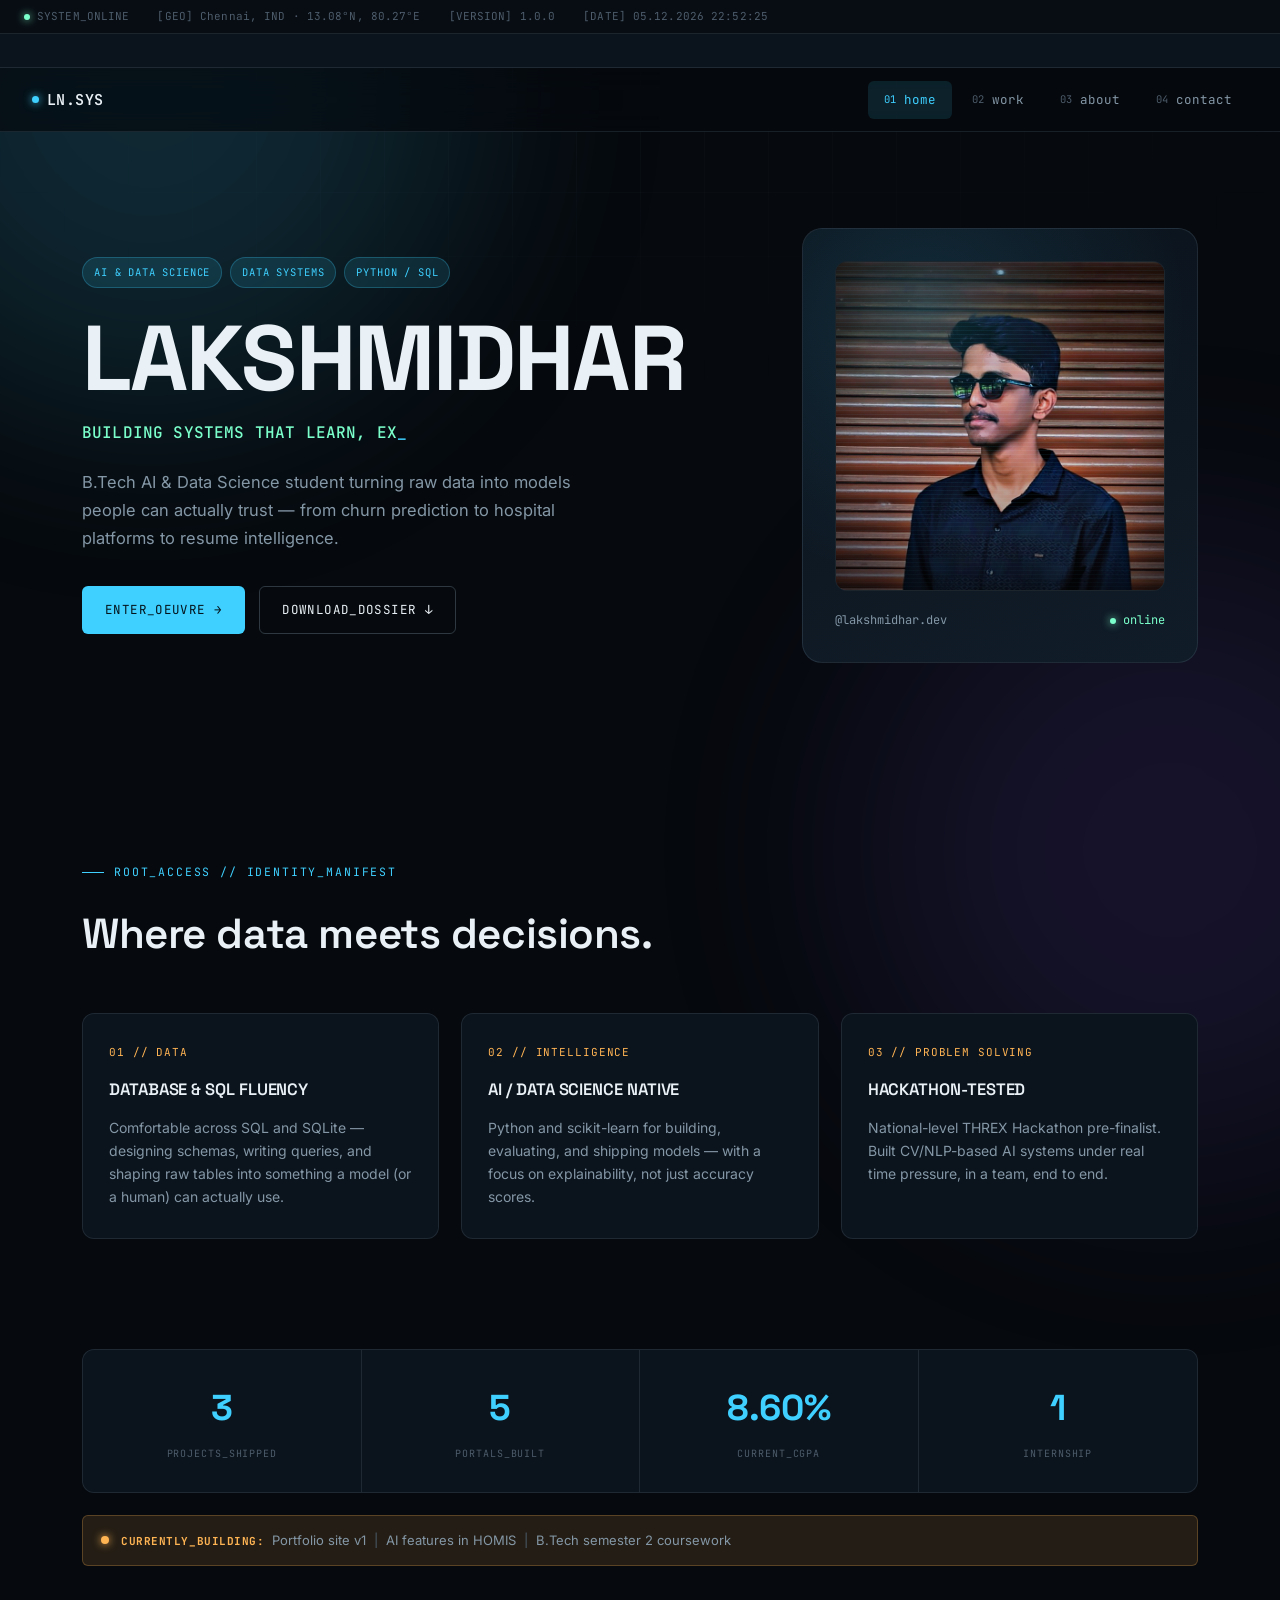
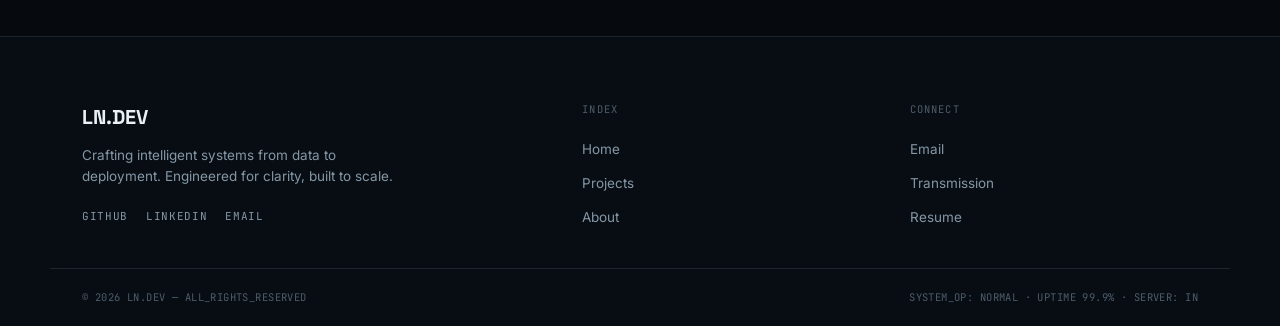
==== index.html @ 9d04340a "Updated Some words" ====
<!DOCTYPE html>
<html lang="en">
<head>
<meta charset="UTF-8" />
<meta name="viewport" content="width=device-width, initial-scale=1.0" />
<meta name="theme-color" content="#06090d" />
<meta name="color-scheme" content="dark" />
<title>LAKSHMIDHAR N</title>
<meta name="description" content="AI &amp; Data Science student building intelligent systems, data pipelines, and full-stack ML products." />
<link rel="icon" href="assets/favicon.ico" sizes="any" />
<link rel="icon" type="image/png" sizes="32x32" href="assets/favicon-32.png" />
<link rel="icon" type="image/png" sizes="16x16" href="assets/favicon-16.png" />
<link rel="icon" type="image/png" sizes="192x192" href="assets/favicon-192.png" />
<link rel="apple-touch-icon" sizes="180x180" href="assets/favicon-180.png" />
<link rel="preconnect" href="https://fonts.googleapis.com">
<link rel="preconnect" href="https://fonts.gstatic.com" crossorigin>
<link href="https://fonts.googleapis.com/css2?family=Space+Grotesk:wght@500;600;700&family=Inter:wght@400;500;600&family=JetBrains+Mono:wght@400;500;600&display=swap" rel="stylesheet">
<link rel="stylesheet" href="css/style.css">
</head>
<body>

<div id="progress"></div>

<!-- BOOT SEQUENCE -->
<div id="boot">
  <div class="boot-lines mono" id="bootLines"></div>
</div>

<div class="bg-grid"></div>
<div class="bg-blob blob-1"></div>
<div class="bg-blob blob-2"></div>

<!-- STATUS BAR -->
<div class="statusbar mono">
  <span><span class="dot"></span>SYSTEM_ONLINE</span>
  <span>[GEO] Chennai, IND · 13.08°N, 80.27°E</span>
  <span>[VERSION] 1.0.0</span>
  <span id="liveDate">[DATE] --.--.----</span>
</div>

<!-- TICKER -->
<div class="ticker-wrap" aria-hidden="true">
  <div class="ticker-track" id="tickerTrack">
    <span>TELECOM_CHURN_PREDICTION&nbsp;&nbsp;//&nbsp;&nbsp;</span>
    <span>HOMIS_HOSPITAL_SYSTEM&nbsp;&nbsp;//&nbsp;&nbsp;</span>
    <span>PERSONALITY_PREDICTION_AI&nbsp;&nbsp;//&nbsp;&nbsp;</span>
    <span>THREX_HACKATHON_PRE-FINALIST&nbsp;&nbsp;//&nbsp;&nbsp;</span>
    <span>SAVEETHA_ENGINEERING_COLLEGE&nbsp;&nbsp;//&nbsp;&nbsp;</span>
    <span>CGPA_8.60&nbsp;&nbsp;//&nbsp;&nbsp;</span>
    <span>TELECOM_CHURN_PREDICTION&nbsp;&nbsp;//&nbsp;&nbsp;</span>
    <span>HOMIS_HOSPITAL_SYSTEM&nbsp;&nbsp;//&nbsp;&nbsp;</span>
    <span>PERSONALITY_PREDICTION_AI&nbsp;&nbsp;//&nbsp;&nbsp;</span>
    <span>THREX_HACKATHON_PRE-FINALIST&nbsp;&nbsp;//&nbsp;&nbsp;</span>
    <span>SAVEETHA_ENGINEERING_COLLEGE&nbsp;&nbsp;//&nbsp;&nbsp;</span>
    <span>CGPA_8.60&nbsp;&nbsp;//&nbsp;&nbsp;</span>
  </div>
</div>

<!-- NAV -->
<nav>
  <a href="index.html" class="nav-logo"><span class="dot"></span>LN.SYS</a>
  <ul class="nav-links" id="navLinks">
    <li><a href="index.html"><span class="idx">01</span>home</a></li>
    <li><a href="work.html"><span class="idx">02</span>work</a></li>
    <li><a href="about.html"><span class="idx">03</span>about</a></li>
    <li><a href="contact.html"><span class="idx">04</span>contact</a></li>
  </ul>
  <button class="menu-btn" id="menuBtn" aria-label="Open menu" aria-controls="drawer" aria-expanded="false">☰</button>
</nav>
<div class="scrim" id="scrim"></div>
<div class="mobile-drawer" id="drawer">
  <a href="index.html">01 / home</a>
  <a href="work.html">02 / work</a>
  <a href="about.html">03 / about</a>
  <a href="contact.html">04 / contact</a>
</div>

<!-- HERO -->
<section class="hero" id="home">
  <div class="wrap hero-grid">
    <div>
      <div class="tagrow mono">
        <span class="tag">AI &amp; DATA SCIENCE</span>
        <span class="tag">DATA SYSTEMS</span>
        <span class="tag">PYTHON / SQL</span>
      </div>
      <h1 class="display">LAKSHMIDHAR</h1>
      <h2 id="typedTag" aria-label="BUILDING SYSTEMS THAT LEARN, EXPLAIN & DECIDE"></h2>
      <p class="lede">B.Tech AI &amp; Data Science student turning raw data into models people can actually trust — from churn prediction to hospital platforms to resume intelligence.</p>
      <div class="btn-row">
        <a href="work.html" class="btn btn-primary">ENTER_OEUVRE →</a>
        <a href="./Resume.pdf" class="btn btn-ghost" download>DOWNLOAD_DOSSIER ↓</a>
      </div>
    </div>
    <div class="avatar-card">
      <div class="avatar-mono"><img class="avatar-photo" src="assets/profile.jpg" alt="Portrait of Lakshmidhar N" /></div>
      <div class="avatar-meta">
        <span>@lakshmidhar.dev</span>
        <span class="status-pill"><span class="dot"></span>online</span>
      </div>
    </div>
  </div>
</section>

<!-- ROOT ACCESS / IDENTITY -->
<section id="identity">
  <div class="wrap reveal">
    <div class="eyebrow">ROOT_ACCESS // IDENTITY_MANIFEST</div>
    <h2 class="section-title">Where data meets decisions.</h2>
    <div class="manifest-grid">
      <div class="manifest-card">
        <div class="idx">01 // DATA</div>
        <h3>DATABASE &amp; SQL FLUENCY</h3>
        <p>Comfortable across SQL and SQLite — designing schemas, writing queries, and shaping raw tables into something a model (or a human) can actually use.</p>
      </div>
      <div class="manifest-card">
        <div class="idx">02 // INTELLIGENCE</div>
        <h3>AI / DATA SCIENCE NATIVE</h3>
        <p>Python and scikit-learn for building, evaluating, and shipping models — with a focus on explainability, not just accuracy scores.</p>
      </div>
      <div class="manifest-card">
        <div class="idx">03 // PROBLEM SOLVING</div>
        <h3>HACKATHON-TESTED</h3>
        <p>National-level THREX Hackathon pre-finalist. Built CV/NLP-based AI systems under real time pressure, in a team, end to end.</p>
      </div>
    </div>
  </div>
</section>

<!-- STATS + BUILDING STRIP -->
<section style="padding-top:0; padding-bottom:70px;">
  <div class="wrap reveal">
    <div class="stats-row">
      <div class="stat-box">
        <span class="stat-num" data-target="3">0</span>
        <span class="stat-label">PROJECTS_SHIPPED</span>
      </div>
      <div class="stat-box">
        <span class="stat-num" data-target="5">0</span>
        <span class="stat-label">PORTALS_BUILT</span>
      </div>
      <div class="stat-box">
        <span class="stat-num" data-suffix="%">8.60</span>
        <span class="stat-label">CURRENT_CGPA</span>
      </div>
      <div class="stat-box">
        <span class="stat-num" data-target="1">0</span>
        <span class="stat-label">INTERNSHIP</span>
      </div>
    </div>

    <div class="building-strip">
      <span class="dot" style="background:var(--amber); box-shadow:0 0 8px var(--amber); border-radius:50%; flex-shrink:0; display:inline-block; width:8px; height:8px; animation:pulse 1.8s ease-in-out infinite;"></span>
      <p><strong>CURRENTLY_BUILDING:</strong> &nbsp;Portfolio site v1 &nbsp;<span class="blink">|</span>&nbsp; AI features in HOMIS &nbsp;<span class="blink">|</span>&nbsp; B.Tech semester 2 coursework</p>
    </div>
  </div>
</section>

<!-- FOOTER -->
<footer>
  <div class="footer-top">
    <div class="footer-brand">
      <h3 class="display">LN.DEV</h3>
      <p>Crafting intelligent systems from data to deployment. Engineered for clarity, built to scale.</p>
      <div class="social-row mono">
        <a href="https://github.com/lakshmidharn2007-code" target="_blank" rel="noopener">GITHUB</a>
        <a href="https://www.linkedin.com/in/lakshmidharn-231107u/" target="_blank" rel="noopener">LINKEDIN</a>
        <a href="mailto:lakshmidhar2007@gmail.com">EMAIL</a>
      </div>
    </div>
    <div class="footer-col">
      <span class="glabel">INDEX</span>
      <a href="index.html">Home</a>
      <a href="work.html">Projects</a>
      <a href="about.html">About</a>
    </div>
    <div class="footer-col">
      <span class="glabel">CONNECT</span>
      <a href="mailto:lakshmidhar2007@gmail.com">Email</a>
      <a href="contact.html">Transmission</a>
      <a href="./Resume.pdf" download>Resume</a>
    </div>
  </div>
  <div class="sys-strip">
    <span id="copyYear">© 2026 LN.DEV — ALL_RIGHTS_RESERVED</span>
    <span>SYSTEM_OP: NORMAL · UPTIME 99.9% · SERVER: IN</span>
  </div>
</footer>

<button id="toTop" aria-label="Back to top">↑</button>

<script src="js/main.js"></script>
</body>
</html>
---- css/style.css ----
/* ==========================================================================
   LN.SYS — Design System
   Palette:  #06090d bg · #0b1119 surface · #3fd0ff accent(cyan) · #ffb454 amber
   Type:     Space Grotesk (display) · Inter (body) · JetBrains Mono (data)
   ========================================================================== */

:root{
  --bg:        #06090d;
  --bg-alt:    #080d13;
  --surface:   #0b131c;
  --surface-2: #101c28;
  --border:    rgba(148,178,199,.14);
  --border-strong: rgba(148,178,199,.28);

  --text:      #e9f1f6;
  --text-dim:  #8497a6;
  --text-faint:#4d5c6b;

  --accent:    #3fd0ff;
  --accent-2:  #7bffcb;
  --accent-dim: rgba(63,208,255,.12);
  --amber:     #ffb454;
  --amber-dim: rgba(255,180,84,.12);

  --radius-sm: 6px;
  --radius:    12px;
  --radius-lg: 20px;

  --display: 'Space Grotesk', 'Inter', sans-serif;
  --body:    'Inter', -apple-system, BlinkMacSystemFont, sans-serif;
  --mono:    'JetBrains Mono', 'SF Mono', Consolas, monospace;

  --ease: cubic-bezier(.22,.68,0,1);
  --nav-h: 64px;
  --statusbar-h: 34px;
  --ticker-h: 34px;
}

/* ---------------------------------- reset -------------------------------- */
*, *::before, *::after{ box-sizing: border-box; }
html{ scroll-behavior: smooth; }
body{
  margin:0;
  background: var(--bg);
  color: var(--text);
  font-family: var(--body);
  font-size: 15px;
  line-height: 1.6;
  -webkit-font-smoothing: antialiased;
  overflow-x: hidden;
}
h1,h2,h3,h4,p,ul,figure{ margin:0; }
ul{ padding:0; list-style:none; }
a{ color: inherit; text-decoration: none; }
img{ max-width:100%; display:block; }
button{ font: inherit; color: inherit; background:none; border:none; cursor:pointer; }
input, textarea{ font: inherit; color: inherit; }

::selection{ background: var(--accent); color: #04141c; }

:focus-visible{
  outline: 2px solid var(--accent);
  outline-offset: 3px;
  border-radius: 3px;
}

.mono{ font-family: var(--mono); letter-spacing: .01em; }
.display{ font-family: var(--display); }

/* scrollbar */
::-webkit-scrollbar{ width:10px; height:10px; }
::-webkit-scrollbar-track{ background: var(--bg); }
::-webkit-scrollbar-thumb{ background: var(--surface-2); border-radius: 10px; border: 2px solid var(--bg); }
::-webkit-scrollbar-thumb:hover{ background: var(--border-strong); }

/* ---------------------------------- layout ------------------------------- */
.wrap{ max-width: 1180px; margin: 0 auto; padding: 0 32px; }
section{ padding: 110px 0; position: relative; }

.eyebrow{
  font-family: var(--mono);
  font-size: 11.5px;
  letter-spacing: .16em;
  color: var(--accent);
  text-transform: uppercase;
  display: flex;
  align-items: center;
  gap: 10px;
  margin-bottom: 18px;
}
.eyebrow::before{
  content:"";
  width: 22px; height: 1px;
  background: var(--accent);
  display:inline-block;
}

.section-title{
  font-family: var(--display);
  font-weight: 600;
  font-size: clamp(28px, 4vw, 42px);
  letter-spacing: -.01em;
  color: var(--text);
  max-width: 680px;
  margin-bottom: 46px;
}

.mono-tag{
  display:block;
  font-size: 11px;
  color: var(--text-faint);
  letter-spacing: .1em;
  margin-bottom: 6px;
}

.sub-title{ font-family: var(--display); font-size: 19px; font-weight: 600; margin-bottom: 22px; }

/* ------------------------------ background fx ---------------------------- */
.bg-grid{
  position: fixed; inset:0;
  background-image:
    linear-gradient(var(--border) 1px, transparent 1px),
    linear-gradient(90deg, var(--border) 1px, transparent 1px);
  background-size: 64px 64px;
  mask-image: radial-gradient(ellipse 80% 60% at 50% 0%, #000 10%, transparent 75%);
  opacity: .35;
  pointer-events:none;
  z-index: 0;
}
.bg-blob{
  position: fixed;
  width: 620px; height: 620px;
  border-radius: 50%;
  filter: blur(120px);
  opacity: .16;
  pointer-events:none;
  z-index: 0;
}
.blob-1{ background: var(--accent); top: -220px; left: -160px; }
.blob-2{ background: #8a5cff; bottom: -260px; right: -200px; opacity: .12; }

/* ------------------------------- boot screen ----------------------------- */
#boot{
  position: fixed; inset:0;
  background: var(--bg);
  z-index: 9999;
  display:flex;
  align-items:center;
  justify-content:center;
  padding: 24px;
  transition: opacity .5s var(--ease), visibility .5s var(--ease);
}
#boot.done{ opacity:0; visibility:hidden; }
.boot-lines{
  width: 100%;
  max-width: 520px;
  font-size: 13px;
  line-height: 1.9;
  color: var(--accent-2);
}
.boot-lines .bl{
  opacity:0;
  color: var(--text-dim);
  white-space: pre-wrap;
}
.boot-lines .bl.show{ opacity:1; }
.boot-lines .bl b{ color: var(--accent); font-weight: 500; }
.boot-lines .bl .ok{ color: var(--accent-2); }
.boot-cursor{
  display:inline-block; width:7px; height:14px;
  background: var(--accent);
  vertical-align: -2px;
  animation: blink 1s steps(1) infinite;
}
@keyframes blink{ 50%{ opacity:0; } }

/* scroll progress */
#progress{
  position: fixed; top:0; left:0; height: 2px;
  width: 0%;
  background: linear-gradient(90deg, var(--accent), var(--accent-2));
  z-index: 9000;
  transition: width .08s linear;
}

/* -------------------------------- status bar ----------------------------- */
.statusbar{
  position: sticky; top:0; z-index: 500;
  height: var(--statusbar-h);
  display:flex; align-items:center; gap: 28px;
  padding: 0 24px;
  background: var(--bg-alt);
  border-bottom: 1px solid var(--border);
  font-size: 11px;
  color: var(--text-faint);
  overflow-x: auto;
  white-space: nowrap;
}
.statusbar .dot{
  width:6px; height:6px; border-radius:50%;
  background: var(--accent-2);
  display:inline-block; margin-right:7px;
  box-shadow: 0 0 8px var(--accent-2);
  animation: pulse 1.8s ease-in-out infinite;
}
@keyframes pulse{
  0%,100%{ transform: scale(1); opacity:1; }
  50%{ transform: scale(1.5); opacity:.55; }
}

/* --------------------------------- ticker -------------------------------- */
.ticker-wrap{
  position: sticky; top: var(--statusbar-h); z-index: 490;
  height: var(--ticker-h);
  overflow: hidden;
  background: var(--surface);
  border-bottom: 1px solid var(--border);
  display:flex; align-items:center;
}
.ticker-track{
  display:inline-flex;
  white-space: nowrap;
  font-family: var(--mono);
  font-size: 11px;
  color: var(--text-faint);
  letter-spacing: .04em;
  animation: ticker 26s linear infinite;
  padding-left: 100%;
}
.ticker-track span{ color: var(--text-dim); }
@keyframes ticker{
  to{ transform: translateX(-50%); }
}

/* ----------------------------------- nav --------------------------------- */
nav{
  position: sticky;
  top: calc(var(--statusbar-h) + var(--ticker-h));
  z-index: 480;
  height: var(--nav-h);
  display:flex; align-items:center; justify-content:space-between;
  padding: 0 32px;
  background: rgba(6,9,13,.72);
  backdrop-filter: blur(14px) saturate(140%);
  border-bottom: 1px solid var(--border);
}
.nav-logo{
  font-family: var(--mono);
  font-weight: 600;
  font-size: 15px;
  letter-spacing: .03em;
  display:flex; align-items:center; gap:8px;
}
.nav-logo .dot{
  width:7px; height:7px; border-radius:50%;
  background: var(--accent);
  box-shadow: 0 0 8px var(--accent);
}
.nav-links{ display:flex; align-items:center; gap: 4px; }
.nav-links a{
  display:flex; align-items:center; gap:8px;
  font-family: var(--mono);
  font-size: 12.5px;
  color: var(--text-dim);
  padding: 9px 16px;
  border-radius: var(--radius-sm);
  transition: color .18s, background .18s;
}
.nav-links a .idx{ color: var(--text-faint); font-size: 10.5px; }
.nav-links a:hover{ color: var(--text); background: var(--surface-2); }
.nav-links a.active{ color: var(--accent); background: var(--accent-dim); }
.nav-links a.active .idx{ color: var(--accent); }

.menu-btn{ display:none; font-size: 20px; color: var(--text); }

.scrim{
  position: fixed; inset:0; background: rgba(2,4,7,.6);
  backdrop-filter: blur(2px);
  opacity:0; visibility:hidden;
  transition: opacity .25s var(--ease), visibility .25s var(--ease);
  z-index: 700;
}
.scrim.open{ opacity:1; visibility:visible; }

.mobile-drawer{
  position: fixed; top:0; right:0; height: 100%;
  width: min(78vw, 320px);
  background: var(--surface);
  border-left: 1px solid var(--border);
  z-index: 800;
  padding: 90px 28px 28px;
  display:flex; flex-direction:column; gap: 6px;
  transform: translateX(100%);
  transition: transform .35s var(--ease);
}
.mobile-drawer.open{ transform: translateX(0); }
.mobile-drawer a{
  font-family: var(--mono);
  font-size: 15px;
  color: var(--text-dim);
  padding: 14px 4px;
  border-bottom: 1px solid var(--border);
}
.mobile-drawer a:hover{ color: var(--accent); }

/* ---------------------------------- buttons ------------------------------ */
.btn{
  display:inline-flex; align-items:center; gap:8px;
  font-family: var(--mono);
  font-size: 12.5px;
  letter-spacing: .03em;
  padding: 13px 22px;
  border-radius: var(--radius-sm);
  border: 1px solid transparent;
  transition: transform .18s var(--ease), background .18s, border-color .18s, box-shadow .18s;
}
.btn:hover{ transform: translateY(-2px); }
.btn:active{ transform: translateY(0); }
.btn-primary{
  background: var(--accent);
  color: #04141c;
  box-shadow: 0 0 0 0 rgba(63,208,255,.5);
}
.btn-primary:hover{ box-shadow: 0 8px 24px -8px rgba(63,208,255,.55); }
.btn-ghost{
  background: transparent;
  color: var(--text);
  border-color: var(--border-strong);
}
.btn-ghost:hover{ border-color: var(--accent); color: var(--accent); background: var(--accent-dim); }
.btn-row{ display:flex; gap:14px; flex-wrap:wrap; margin-top: 34px; }

/* ---------------------------------- hero --------------------------------- */
.hero{ padding-top: 96px; padding-bottom: 90px; }
.hero-grid{
  display:grid;
  grid-template-columns: 1.25fr .75fr;
  gap: 60px;
  align-items:center;
  position: relative; z-index:1;
}
.tagrow{ display:flex; gap:8px; margin-bottom: 26px; flex-wrap:wrap; }
.tag{
  font-size: 10.5px;
  letter-spacing: .08em;
  color: var(--accent);
  background: var(--accent-dim);
  border: 1px solid rgba(63,208,255,.25);
  padding: 6px 11px;
  border-radius: 100px;
}
.hero h1.display{
  font-size: clamp(48px, 7.5vw, 92px);
  font-weight: 700;
  line-height: .96;
  letter-spacing: -.02em;
  color: var(--text);
}
.hero h2{
  font-family: var(--mono);
  font-size: clamp(13px, 1.6vw, 16px);
  color: var(--accent-2);
  font-weight: 500;
  margin-top: 18px;
  min-height: 1.4em;
  letter-spacing: .01em;
}
.hero h2 .cursor{ animation: blink 1s steps(1) infinite; color: var(--accent); }
.lede{
  margin-top: 22px;
  max-width: 520px;
  font-size: 16.5px;
  line-height: 1.7;
  color: var(--text-dim);
}

.avatar-card{
  background: linear-gradient(165deg, var(--surface) 0%, var(--surface-2) 100%);
  border: 1px solid var(--border);
  border-radius: var(--radius-lg);
  padding: 32px;
  position: relative;
  overflow: hidden;
}
.avatar-card::before{
  content:"";
  position:absolute; inset:0;
  background: radial-gradient(circle at 30% 20%, rgba(63,208,255,.12), transparent 60%);
}
.avatar-mono{
  aspect-ratio: 1/1;
  border-radius: var(--radius);
  background: var(--bg-alt);
  border: 1px solid var(--border);
  display:flex; align-items:center; justify-content:center;
  position: relative;
  overflow:hidden;
}
.avatar-photo{
  width:100%; height:100%;
  object-fit: cover;
  object-position: center 30%;
  display:block;
  position: relative;
  z-index: 0;
  filter: saturate(1.05) contrast(1.04);
}
.avatar-mono::before{
  content:"";
  position:absolute; inset:0;
  z-index: 1;
  pointer-events:none;
  background-image: repeating-linear-gradient(0deg, transparent, transparent 3px, rgba(63,208,255,.07) 3px, rgba(63,208,255,.07) 4px);
  mix-blend-mode: screen;
}
.avatar-mono::after{
  content:"";
  position:absolute; inset:0;
  z-index: 1;
  pointer-events:none;
  background:
    radial-gradient(circle at 28% 12%, rgba(63,208,255,.22), transparent 45%),
    linear-gradient(180deg, rgba(6,9,13,0) 55%, rgba(6,9,13,.55) 100%);
  box-shadow: inset 0 0 50px rgba(0,0,0,.5);
}
.avatar-meta{
  display:flex; align-items:center; justify-content:space-between;
  margin-top: 20px;
  font-family: var(--mono);
  font-size: 12px;
  color: var(--text-dim);
  position: relative; z-index:1;
}
.status-pill{
  display:flex; align-items:center; gap:7px;
  color: var(--accent-2);
}
.status-pill .dot{
  width:6px; height:6px; border-radius:50%; background: var(--accent-2);
  box-shadow: 0 0 8px var(--accent-2);
  animation: pulse 1.8s ease-in-out infinite;
}

/* ------------------------------ identity grid ---------------------------- */
.manifest-grid{
  display:grid;
  grid-template-columns: repeat(3, 1fr);
  gap: 22px;
}
.manifest-card{
  background: var(--surface);
  border: 1px solid var(--border);
  border-radius: var(--radius);
  padding: 30px 26px;
  transition: border-color .2s, transform .2s var(--ease);
}
.manifest-card:hover{ border-color: var(--border-strong); transform: translateY(-4px); }
.manifest-card .idx{
  font-family: var(--mono);
  font-size: 11px;
  color: var(--amber);
  letter-spacing: .08em;
  margin-bottom: 16px;
}
.manifest-card h3{
  font-family: var(--display);
  font-size: 16.5px;
  font-weight: 600;
  margin-bottom: 12px;
  letter-spacing: -.005em;
}
.manifest-card p{ color: var(--text-dim); font-size: 14px; line-height: 1.65; }

/* --------------------------------- stats --------------------------------- */
.stats-row{
  display:grid;
  grid-template-columns: repeat(4, 1fr);
  border: 1px solid var(--border);
  border-radius: var(--radius);
  overflow:hidden;
  background: var(--surface);
}
.stat-box{
  padding: 30px 20px;
  text-align:center;
  border-right: 1px solid var(--border);
}
.stat-box:last-child{ border-right:none; }
.stat-num{
  display:block;
  font-family: var(--display);
  font-weight: 700;
  font-size: 36px;
  color: var(--accent);
  letter-spacing: -.01em;
}
.stat-label{
  display:block;
  margin-top: 8px;
  font-family: var(--mono);
  font-size: 10px;
  letter-spacing: .09em;
  color: var(--text-faint);
}

.building-strip{
  margin-top: 22px;
  display:flex; align-items:center; gap: 12px;
  background: var(--amber-dim);
  border: 1px solid rgba(255,180,84,.25);
  border-radius: var(--radius-sm);
  padding: 14px 18px;
  font-size: 13px;
  color: var(--text-dim);
}
.building-strip strong{ color: var(--amber); font-family: var(--mono); font-size: 11px; letter-spacing: .05em; }
.blink{ animation: blink 1.2s steps(1) infinite; color: var(--text-faint); }

/* -------------------------------- about page ----------------------------- */
.about-lede{ max-width: 720px; font-size: 16.5px; color: var(--text-dim); line-height: 1.75; margin-bottom: 60px; }
.about-grid{
  display:grid;
  grid-template-columns: 1fr 1fr;
  gap: 60px;
  margin-bottom: 70px;
}
.timeline{ position: relative; padding-left: 26px; }
.timeline::before{
  content:"";
  position:absolute; left:5px; top:6px; bottom:6px;
  width:1px;
  background: var(--border-strong);
}
.t-item{ position: relative; padding-bottom: 34px; }
.t-item:last-child{ padding-bottom:0; }
.t-item::before{
  content:"";
  position:absolute; left:-26px; top:5px;
  width:9px; height:9px; border-radius:50%;
  background: var(--bg);
  border: 2px solid var(--accent);
}
.t-date{ font-family: var(--mono); font-size: 11px; color: var(--accent); letter-spacing: .05em; margin-bottom: 6px; }
.t-item h4{ font-family: var(--display); font-size: 16px; font-weight: 600; margin-bottom: 4px; }
.t-sub{ font-size: 13px; color: var(--text-dim); margin-bottom: 10px; }
.t-item ul{ margin-top: 8px; }
.t-item li{
  position: relative;
  padding-left: 16px;
  font-size: 13.5px;
  color: var(--text-dim);
  line-height: 1.65;
  margin-bottom: 6px;
}
.t-item li::before{ content:"›"; position:absolute; left:0; color: var(--accent); }
.t-item p{ font-size: 13.5px; color: var(--text-dim); }
.cgpa{ font-family: var(--mono); font-size: 12.5px; color: var(--accent-2); }

.skills-wrap{ margin-bottom: 56px; }
.skill-group{ margin-bottom: 22px; }
.glabel{
  display:block;
  font-family: var(--mono);
  font-size: 10.5px;
  letter-spacing: .1em;
  color: var(--text-faint);
  margin-bottom: 10px;
}
.chip-row{ display:flex; flex-wrap:wrap; gap: 8px; }
.chip{
  font-family: var(--mono);
  font-size: 11.5px;
  color: var(--text-dim);
  background: var(--surface);
  border: 1px solid var(--border);
  padding: 7px 12px;
  border-radius: 100px;
  transition: border-color .18s, color .18s;
}
.chip:hover{ border-color: var(--accent); color: var(--accent); }

.skillbar-group{ display:flex; flex-direction:column; gap: 18px; justify-content:center; }
.skillbar-item{ }
.skillbar-label{
  display:flex; justify-content:space-between;
  font-family: var(--mono);
  font-size: 12px;
  color: var(--text-dim);
  margin-bottom: 8px;
}
.skillbar-label span:last-child{ color: var(--accent); }
.skillbar-track{
  height: 5px;
  background: var(--surface-2);
  border-radius: 100px;
  overflow:hidden;
}
.skillbar-fill{
  height:100%;
  width:0%;
  border-radius: 100px;
  background: linear-gradient(90deg, var(--accent), var(--accent-2));
  transition: width 1.1s var(--ease);
}

.ach-card{
  display:flex; gap: 20px; align-items:flex-start;
  background: var(--surface);
  border: 1px solid var(--border);
  border-left: 3px solid var(--amber);
  border-radius: var(--radius);
  padding: 26px;
}
.ach-badge{
  flex-shrink:0;
  font-size: 10px;
  letter-spacing: .1em;
  color: var(--amber);
  background: var(--amber-dim);
  border: 1px solid rgba(255,180,84,.3);
  padding: 6px 10px;
  border-radius: var(--radius-sm);
  margin-top: 2px;
}
.ach-card h4{ font-family: var(--display); font-size: 15.5px; font-weight: 600; margin-bottom: 6px; }
.ach-card p{ font-size: 13.5px; color: var(--text-dim); line-height: 1.65; }

/* -------------------------------- work page ------------------------------ */
.project-list{ display:flex; flex-direction:column; gap: 1px; background: var(--border); border: 1px solid var(--border); border-radius: var(--radius); overflow:hidden; }
.project-row{
  display:grid;
  grid-template-columns: 90px 1fr auto;
  gap: 28px;
  align-items:center;
  background: var(--surface);
  padding: 30px 28px;
  transition: background .2s;
}
.project-row:hover{ background: var(--surface-2); }
.proj-id{ font-size: 11px; color: var(--text-faint); letter-spacing: .05em; }
.proj-main h3{
  font-family: var(--display);
  font-size: 19px;
  font-weight: 600;
  display:flex; align-items:center; gap:12px;
  margin-bottom: 10px;
}
.proj-main .year{
  font-family: var(--mono);
  font-size: 11px;
  color: var(--accent);
  background: var(--accent-dim);
  padding: 4px 8px;
  border-radius: 5px;
  font-weight: 500;
}
.proj-main p{ color: var(--text-dim); font-size: 13.5px; line-height: 1.65; max-width: 640px; }
.proj-tags{ display:flex; flex-wrap:wrap; gap: 7px; margin-top: 16px; }
.proj-tags span{
  font-size: 10.5px;
  letter-spacing: .04em;
  color: var(--text-faint);
  border: 1px solid var(--border);
  padding: 4px 9px;
  border-radius: 5px;
}
.proj-links{ display:flex; flex-direction:column; gap: 10px; align-items:flex-end; text-align:right; }
.proj-links a{
  font-family: var(--mono);
  font-size: 12px;
  color: var(--text-dim);
  transition: color .18s;
  white-space: nowrap;
}
.proj-links a:hover{ color: var(--accent); }

/* project modal */
.modal-backdrop{
  position: fixed; inset:0;
  background: rgba(2,4,7,.72);
  backdrop-filter: blur(6px);
  display:flex; align-items:center; justify-content:center;
  padding: 24px;
  z-index: 950;
  opacity:0; visibility:hidden;
  transition: opacity .25s var(--ease), visibility .25s var(--ease);
}
.modal-backdrop.open{ opacity:1; visibility:visible; }
.modal-box{
  position: relative;
  max-width: 640px; width:100%;
  max-height: 84vh;
  overflow-y:auto;
  background: var(--surface);
  border: 1px solid var(--border-strong);
  border-radius: var(--radius-lg);
  padding: 42px;
  transform: translateY(16px) scale(.98);
  transition: transform .3s var(--ease);
}
.modal-backdrop.open .modal-box{ transform: translateY(0) scale(1); }
.modal-close{
  position: absolute; top: 20px; right: 20px;
  width: 34px; height:34px;
  display:flex; align-items:center; justify-content:center;
  border: 1px solid var(--border);
  border-radius: 50%;
  color: var(--text-dim);
  font-size: 14px;
  transition: color .18s, border-color .18s, transform .18s;
}
.modal-close:hover{ color: var(--accent); border-color: var(--accent); transform: rotate(90deg); }
.modal-box h2{ font-family: var(--display); font-size: 24px; font-weight: 600; max-width: 480px; margin-bottom: 10px; }
.m-year{ display:block; font-size: 11px; color: var(--accent); letter-spacing: .05em; margin-bottom: 20px; }
.m-desc{ font-size: 14px; color: var(--text-dim); line-height: 1.7; margin-bottom: 22px; }
.m-highlights{ margin-bottom: 24px; }
.m-highlights li{
  position: relative; padding-left: 18px;
  font-size: 13.5px; color: var(--text-dim); line-height: 1.65;
  margin-bottom: 9px;
}
.m-highlights li::before{ content:"▸"; position:absolute; left:0; color: var(--accent-2); font-size: 11px; top:2px; }
.m-highlights code{
  font-family: var(--mono); font-size: 12px;
  background: var(--bg-alt); border: 1px solid var(--border);
  padding: 1px 6px; border-radius: 4px; color: var(--accent-2);
}
.m-links{ display:flex; gap: 12px; flex-wrap:wrap; }

/* ------------------------------ certificates ------------------------------ */
.cert-head-row{
  display:flex;
  align-items:flex-end;
  justify-content:space-between;
  gap: 20px;
  margin-bottom: 10px;
}
.cert-nav{ display:flex; gap: 8px; flex-shrink:0; }
.cert-nav-btn{
  width: 38px; height: 38px;
  display:flex; align-items:center; justify-content:center;
  border: 1px solid var(--border-strong);
  border-radius: 50%;
  color: var(--text-dim);
  font-size: 18px;
  line-height:1;
  transition: border-color .18s, color .18s, background .18s;
}
.cert-nav-btn:hover{ border-color: var(--accent); color: var(--accent); background: var(--accent-dim); }
.cert-nav-btn:disabled{ opacity:.3; pointer-events:none; }

.cert-scroll{ position: relative; }
.cert-grid{
  display:flex;
  gap: 16px;
  overflow-x: auto;
  scroll-snap-type: x proximity;
  scroll-behavior: smooth;
  padding-bottom: 14px;
  margin-bottom: -14px;
  -webkit-overflow-scrolling: touch;
  scrollbar-width: thin;
  scrollbar-color: var(--border-strong) transparent;
}
.cert-grid::-webkit-scrollbar{ height: 6px; }
.cert-grid::-webkit-scrollbar-track{ background: transparent; }
.cert-grid::-webkit-scrollbar-thumb{ background: var(--border-strong); border-radius: 10px; }
.cert-grid::-webkit-scrollbar-thumb:hover{ background: var(--accent); }

.cert-fade{
  position:absolute; top:0; bottom:14px; width: 56px;
  pointer-events:none;
  z-index: 2;
  opacity: 0;
  transition: opacity .25s var(--ease);
}
.cert-fade-l{ left:0; background: linear-gradient(90deg, var(--bg) 0%, transparent 100%); }
.cert-fade-r{ right:0; background: linear-gradient(270deg, var(--bg) 0%, transparent 100%); }
.cert-fade.show{ opacity: 1; }

.cert-card{
  display:flex;
  flex-direction:column;
  flex: 0 0 250px;
  width: 250px;
  margin: 0;
  padding: 0;
  text-align:left;
  background: var(--surface);
  border: 1px solid var(--border);
  border-radius: var(--radius);
  overflow:hidden;
  cursor:pointer;
  scroll-snap-align: start;
  transition: border-color .2s, transform .2s var(--ease);
  font-family: inherit;
}
.cert-card:focus-visible{ outline: 2px solid var(--accent); outline-offset: 2px; }
.cert-card:hover{ border-color: var(--accent); transform: translateY(-4px); }
.cert-card:hover .cert-thumb img{ transform: scale(1.04); }
.cert-thumb{
  display:block;
  aspect-ratio: 4/3;
  overflow:hidden;
  background: var(--bg-alt);
  border-bottom: 1px solid var(--border);
}
.cert-thumb img{
  width:100%; height:100%;
  object-fit: cover;
  object-position: top;
  display:block;
  transition: transform .4s var(--ease);
}
.cert-body{
  display:flex;
  flex-direction:column;
  gap: 5px;
  padding: 16px 16px 18px;
}
.cert-issuer{
  font-size: 10px;
  letter-spacing: .08em;
  color: var(--accent);
}
.cert-title{
  font-family: var(--display);
  font-size: 14.5px;
  font-weight: 600;
  line-height: 1.35;
  color: var(--text);
}
.cert-date{
  font-size: 10.5px;
  color: var(--text-faint);
  margin-top: 4px;
}

.m-cert-image{
  width: 100%;
  border-radius: var(--radius-sm);
  border: 1px solid var(--border);
  margin-bottom: 22px;
  display:block;
}

/* ------------------------------- contact page ----------------------------- */
.contact-panel{
  display:grid;
  grid-template-columns: .85fr 1.15fr;
  gap: 50px;
  background: var(--surface);
  border: 1px solid var(--border);
  border-radius: var(--radius-lg);
  padding: 44px;
}
.contact-info{ display:flex; flex-direction:column; gap: 26px; }
.contact-row{ display:flex; flex-direction:column; gap: 6px; }
.contact-row .label{
  font-family: var(--mono); font-size: 10.5px;
  letter-spacing: .1em; color: var(--text-faint);
}
.contact-row a{ font-size: 15px; color: var(--text); transition: color .18s; }
.contact-row a:hover{ color: var(--accent); }

#contactForm{ display:flex; flex-direction:column; gap: 16px; }
#contactForm label{
  font-family: var(--mono); font-size: 10.5px;
  letter-spacing: .1em; color: var(--text-faint);
  margin-bottom: -8px;
}
#contactForm input, #contactForm textarea{
  background: var(--bg-alt);
  border: 1px solid var(--border);
  border-radius: var(--radius-sm);
  padding: 13px 14px;
  color: var(--text);
  font-size: 14px;
  resize: vertical;
  transition: border-color .18s, box-shadow .18s;
}
#contactForm input::placeholder, #contactForm textarea::placeholder{ color: var(--text-faint); }
#contactForm input:focus, #contactForm textarea:focus{
  outline:none;
  border-color: var(--accent);
  box-shadow: 0 0 0 3px var(--accent-dim);
}
#contactForm .form-note{
  font-size: 12.5px;
  color: var(--accent-2);
  font-family: var(--mono);
  min-height: 1.2em;
}

/* ---------------------------------- footer -------------------------------- */
footer{ border-top: 1px solid var(--border); background: var(--bg-alt); position: relative; z-index:1; }
.footer-top{
  max-width: 1180px; margin:0 auto;
  padding: 64px 32px 40px;
  display:grid;
  grid-template-columns: 1.6fr 1fr 1fr;
  gap: 40px;
}
.footer-brand h3{ font-size: 20px; font-weight: 700; margin-bottom: 12px; }
.footer-brand p{ font-size: 13.5px; color: var(--text-dim); max-width: 320px; line-height: 1.6; margin-bottom: 20px; }
.social-row{ display:flex; gap: 18px; }
.social-row a{ font-size: 11px; letter-spacing: .06em; color: var(--text-dim); transition: color .18s; }
.social-row a:hover{ color: var(--accent); }
.footer-col{ display:flex; flex-direction:column; gap: 12px; }
.footer-col a{ font-size: 13.5px; color: var(--text-dim); transition: color .18s; }
.footer-col a:hover{ color: var(--accent); }
.sys-strip{
  border-top: 1px solid var(--border);
  padding: 20px 32px;
  max-width: 1180px; margin:0 auto;
  display:flex; justify-content:space-between; flex-wrap:wrap; gap: 8px;
  font-family: var(--mono);
  font-size: 10.5px;
  color: var(--text-faint);
  letter-spacing: .04em;
}

/* -------------------------------- back to top ------------------------------ */
#toTop{
  position: fixed; right: 26px; bottom: 26px;
  width: 44px; height: 44px;
  border-radius: 50%;
  background: var(--surface);
  border: 1px solid var(--border-strong);
  color: var(--accent);
  font-size: 16px;
  display:flex; align-items:center; justify-content:center;
  opacity:0; visibility:hidden; transform: translateY(10px);
  transition: opacity .25s var(--ease), transform .25s var(--ease), border-color .18s;
  z-index: 600;
}
#toTop.show{ opacity:1; visibility:visible; transform: translateY(0); }
#toTop:hover{ border-color: var(--accent); }

/* ------------------------------- scroll reveal ----------------------------- */
.reveal{ opacity:0; transform: translateY(22px); transition: opacity .7s var(--ease), transform .7s var(--ease); }
.reveal.in{ opacity:1; transform: translateY(0); }

/* ----------------------------------- misc ---------------------------------- */
@media (prefers-reduced-motion: reduce){
  html{ scroll-behavior:auto; }
  *, *::before, *::after{ animation-duration: .001ms !important; animation-iteration-count: 1 !important; transition-duration: .001ms !important; }
  .reveal{ opacity:1; transform:none; }
}

/* ------------------------------- responsive -------------------------------- */
@media (max-width: 980px){
  .hero-grid{ grid-template-columns: 1fr; }
  .avatar-card{ max-width: 360px; }
  .about-grid{ grid-template-columns: 1fr; gap: 46px; }
  .manifest-grid{ grid-template-columns: 1fr; }
  .stats-row{ grid-template-columns: repeat(2, 1fr); }
  .stat-box:nth-child(2){ border-right:none; }
  .stat-box{ border-bottom: 1px solid var(--border); }
  .footer-top{ grid-template-columns: 1fr 1fr; }
  .project-row{ grid-template-columns: 1fr; }
  .proj-links{ align-items:flex-start; text-align:left; flex-direction:row; flex-wrap:wrap; }
  .contact-panel{ grid-template-columns: 1fr; padding: 30px; }
  .cert-card{ flex-basis: 220px; width: 220px; }
}

@media (max-width: 720px){
  .nav-links{ display:none; }
  .menu-btn{ display:block; }
  section{ padding: 70px 0; }
  .wrap{ padding: 0 22px; }
  .statusbar{ gap: 18px; }
  .footer-top{ grid-template-columns: 1fr; padding: 48px 22px 32px; }
  .skills-wrap > div{ grid-template-columns: 1fr !important; gap: 30px !important; }
  #toTop{ right:16px; bottom:16px; }
  .cert-card{ flex-basis: 76vw; width: 76vw; }
  .cert-nav{ display:none; }
}
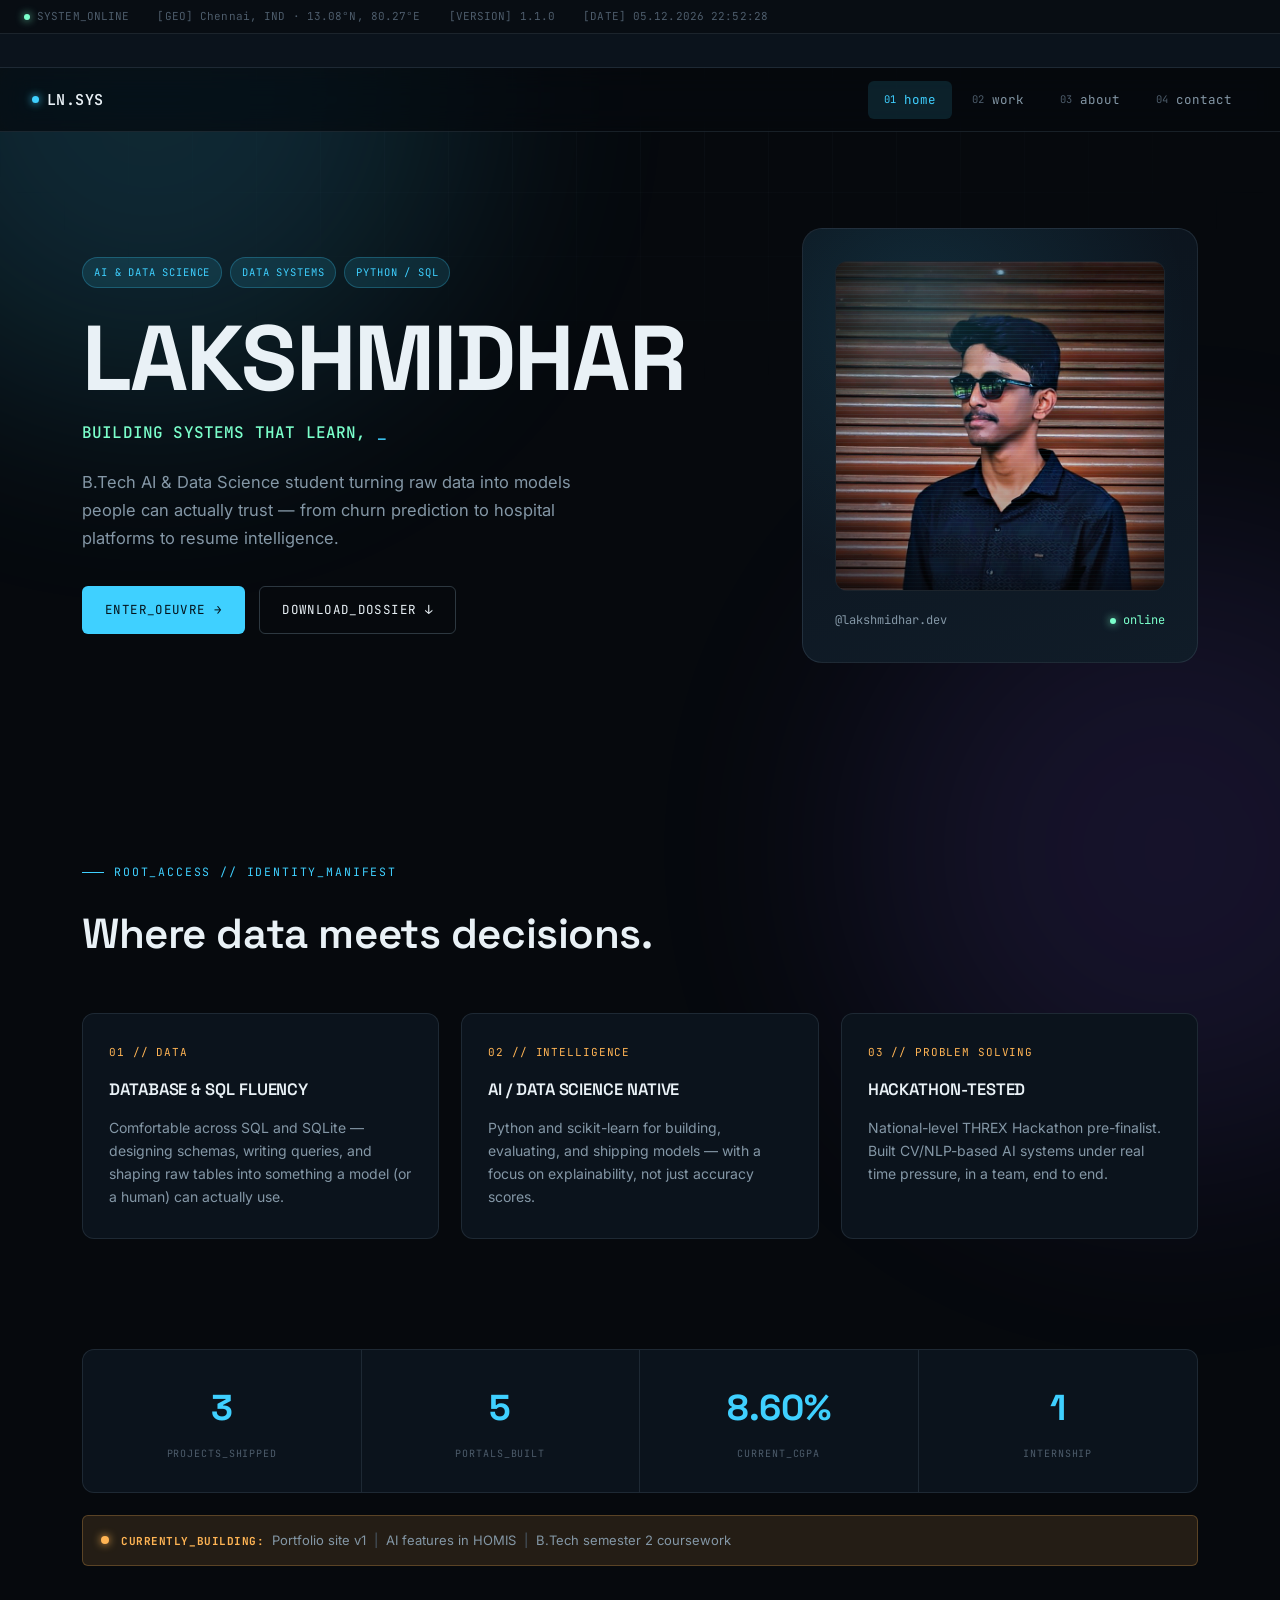
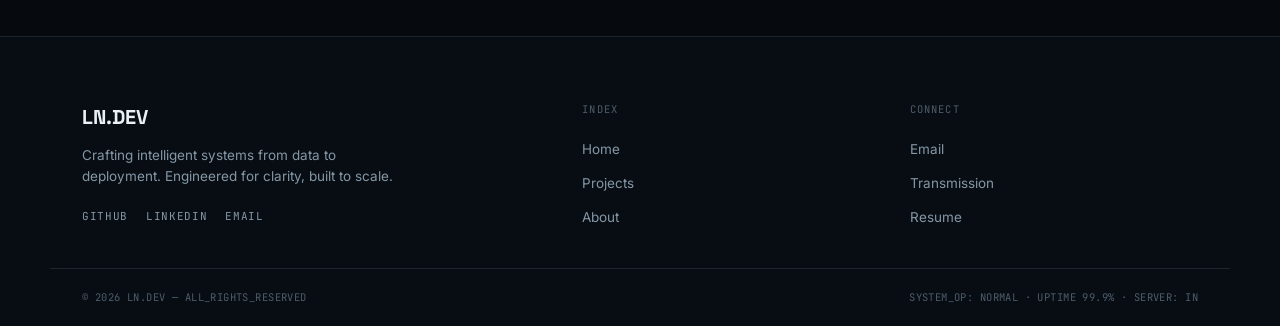
==== commit cd6807c0: "Changed Versions" ====
--- a/index.html
+++ b/index.html
@@ -34,7 +34,7 @@
 <div class="statusbar mono">
   <span><span class="dot"></span>SYSTEM_ONLINE</span>
   <span>[GEO] Chennai, IND · 13.08°N, 80.27°E</span>
-  <span>[VERSION] 1.0.0</span>
+  <span>[VERSION] 1.1.0</span>
   <span id="liveDate">[DATE] --.--.----</span>
 </div>
 
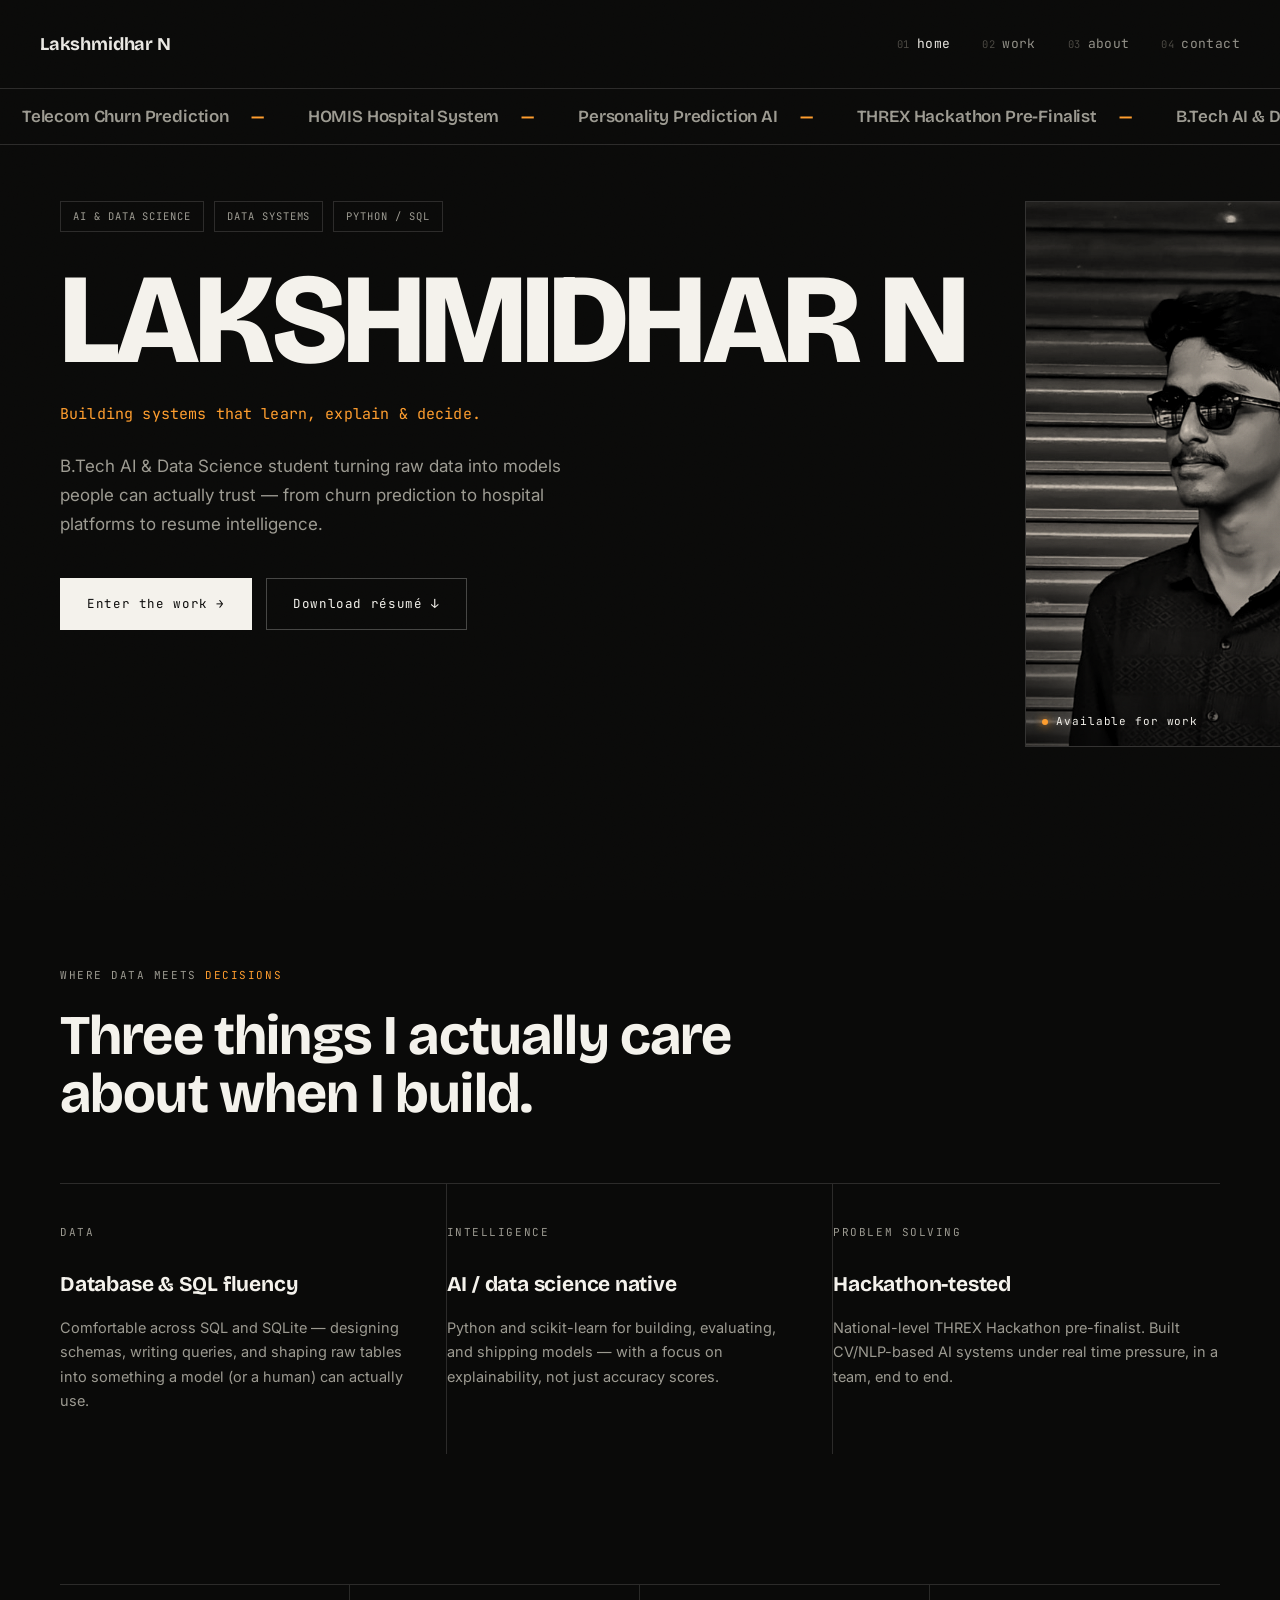
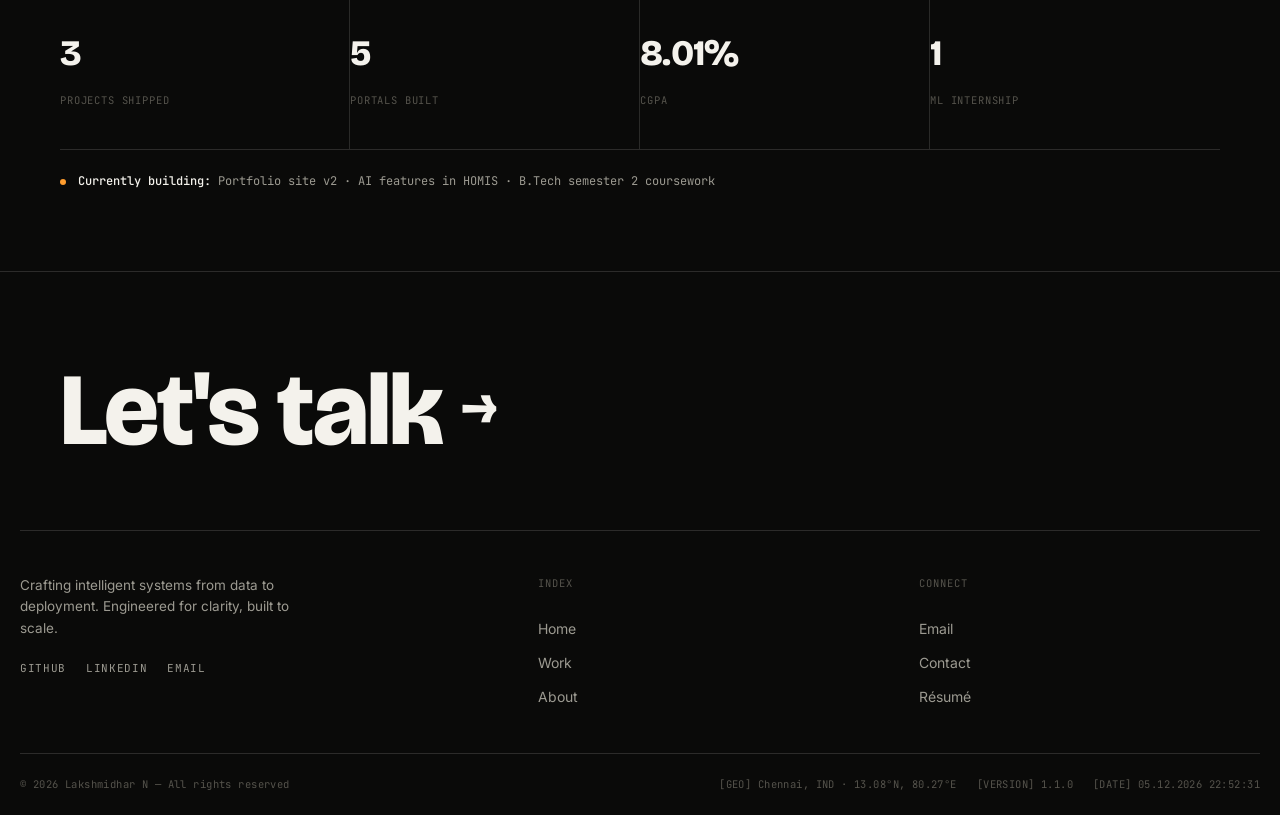
==== commit 7b75a174: "New" ====
--- a/index.html
+++ b/index.html
@@ -3,9 +3,9 @@
 <head>
 <meta charset="UTF-8" />
 <meta name="viewport" content="width=device-width, initial-scale=1.0" />
-<meta name="theme-color" content="#06090d" />
+<meta name="theme-color" content="#0a0a09" />
 <meta name="color-scheme" content="dark" />
-<title>LAKSHMIDHAR N</title>
+<title>Lakshmidhar N — AI &amp; Data Science</title>
 <meta name="description" content="AI &amp; Data Science student building intelligent systems, data pipelines, and full-stack ML products." />
 <link rel="icon" href="assets/favicon.ico" sizes="any" />
 <link rel="icon" type="image/png" sizes="32x32" href="assets/favicon-32.png" />
@@ -14,153 +14,160 @@
 <link rel="apple-touch-icon" sizes="180x180" href="assets/favicon-180.png" />
 <link rel="preconnect" href="https://fonts.googleapis.com">
 <link rel="preconnect" href="https://fonts.gstatic.com" crossorigin>
-<link href="https://fonts.googleapis.com/css2?family=Space+Grotesk:wght@500;600;700&family=Inter:wght@400;500;600&family=JetBrains+Mono:wght@400;500;600&display=swap" rel="stylesheet">
+<link href="https://fonts.googleapis.com/css2?family=Bricolage+Grotesque:opsz,wght@12..96,400..800&family=Inter:wght@400;500;600&family=JetBrains+Mono:wght@400;500;600&display=swap" rel="stylesheet">
 <link rel="stylesheet" href="css/style.css">
 </head>
 <body>
 
 <div id="progress"></div>
 
-<!-- BOOT SEQUENCE -->
-<div id="boot">
-  <div class="boot-lines mono" id="bootLines"></div>
-</div>
-
-<div class="bg-grid"></div>
-<div class="bg-blob blob-1"></div>
-<div class="bg-blob blob-2"></div>
-
-<!-- STATUS BAR -->
-<div class="statusbar mono">
-  <span><span class="dot"></span>SYSTEM_ONLINE</span>
-  <span>[GEO] Chennai, IND · 13.08°N, 80.27°E</span>
-  <span>[VERSION] 1.1.0</span>
-  <span id="liveDate">[DATE] --.--.----</span>
-</div>
-
-<!-- TICKER -->
-<div class="ticker-wrap" aria-hidden="true">
-  <div class="ticker-track" id="tickerTrack">
-    <span>TELECOM_CHURN_PREDICTION&nbsp;&nbsp;//&nbsp;&nbsp;</span>
-    <span>HOMIS_HOSPITAL_SYSTEM&nbsp;&nbsp;//&nbsp;&nbsp;</span>
-    <span>PERSONALITY_PREDICTION_AI&nbsp;&nbsp;//&nbsp;&nbsp;</span>
-    <span>THREX_HACKATHON_PRE-FINALIST&nbsp;&nbsp;//&nbsp;&nbsp;</span>
-    <span>SAVEETHA_ENGINEERING_COLLEGE&nbsp;&nbsp;//&nbsp;&nbsp;</span>
-    <span>CGPA_8.60&nbsp;&nbsp;//&nbsp;&nbsp;</span>
-    <span>TELECOM_CHURN_PREDICTION&nbsp;&nbsp;//&nbsp;&nbsp;</span>
-    <span>HOMIS_HOSPITAL_SYSTEM&nbsp;&nbsp;//&nbsp;&nbsp;</span>
-    <span>PERSONALITY_PREDICTION_AI&nbsp;&nbsp;//&nbsp;&nbsp;</span>
-    <span>THREX_HACKATHON_PRE-FINALIST&nbsp;&nbsp;//&nbsp;&nbsp;</span>
-    <span>SAVEETHA_ENGINEERING_COLLEGE&nbsp;&nbsp;//&nbsp;&nbsp;</span>
-    <span>CGPA_8.60&nbsp;&nbsp;//&nbsp;&nbsp;</span>
-  </div>
+<!-- PRELOADER -->
+<div id="preloader">
+  <div class="pre-row">
+    <span class="pre-label mono">LAKSHMIDHAR N</span>
+    <span class="pre-label mono" id="preStatus">LOADING</span>
+  </div>
+  <div class="pre-count mono" id="preCount">000</div>
+  <div class="pre-bar" id="preBar"></div>
 </div>
 
 <!-- NAV -->
 <nav>
-  <a href="index.html" class="nav-logo"><span class="dot"></span>LN.SYS</a>
-  <ul class="nav-links" id="navLinks">
-    <li><a href="index.html"><span class="idx">01</span>home</a></li>
-    <li><a href="work.html"><span class="idx">02</span>work</a></li>
-    <li><a href="about.html"><span class="idx">03</span>about</a></li>
-    <li><a href="contact.html"><span class="idx">04</span>contact</a></li>
-  </ul>
-  <button class="menu-btn" id="menuBtn" aria-label="Open menu" aria-controls="drawer" aria-expanded="false">☰</button>
+  <a href="index.html" class="nav-logo">Lakshmidhar N</a>
+  <div class="nav-links-inline mono" aria-label="Primary">
+    <a href="index.html"><span class="midx">01</span>home</a>
+    <a href="work.html"><span class="midx">02</span>work</a>
+    <a href="about.html"><span class="midx">03</span>about</a>
+    <a href="contact.html"><span class="midx">04</span>contact</a>
+  </div>
+  <button class="menu-btn" id="menuBtn" aria-label="Open menu" aria-controls="menuOverlay" aria-expanded="false">
+    MENU
+    <span class="bars"><span></span><span></span><span></span></span>
+  </button>
 </nav>
-<div class="scrim" id="scrim"></div>
-<div class="mobile-drawer" id="drawer">
-  <a href="index.html">01 / home</a>
-  <a href="work.html">02 / work</a>
-  <a href="about.html">03 / about</a>
-  <a href="contact.html">04 / contact</a>
+
+<!-- MENU OVERLAY -->
+<div id="menuOverlay">
+  <nav class="menu-links" aria-label="Primary">
+    <a href="index.html"><span class="midx">01</span>Home</a>
+    <a href="work.html"><span class="midx">02</span>Work</a>
+    <a href="about.html"><span class="midx">03</span>About</a>
+    <a href="contact.html"><span class="midx">04</span>Contact</a>
+  </nav>
+  <div class="menu-foot">
+    <span>Chennai, India — GMT+5:30</span>
+    <span class="msoc">
+      <a href="https://github.com/lakshmidharn2007-code" target="_blank" rel="noopener">GitHub</a>
+      <a href="https://www.linkedin.com/in/lakshmidharn-231107u/" target="_blank" rel="noopener">LinkedIn</a>
+      <a href="mailto:lakshmidhar2007@gmail.com">Email</a>
+    </span>
+  </div>
+</div>
+
+<!-- MARQUEE -->
+<div class="marquee-wrap">
+  <div class="marquee-track">
+    <span>Telecom Churn Prediction</span>
+    <span>HOMIS Hospital System</span>
+    <span>Personality Prediction AI</span>
+    <span>THREX Hackathon Pre-Finalist</span>
+    <span>B.Tech AI &amp; Data Science</span>
+    <span>8.60 CGPA</span>
+    <span>Telecom Churn Prediction</span>
+    <span>HOMIS Hospital System</span>
+    <span>Personality Prediction AI</span>
+    <span>THREX Hackathon Pre-Finalist</span>
+    <span>B.Tech AI &amp; Data Science</span>
+    <span>8.60 CGPA</span>
+  </div>
 </div>
 
 <!-- HERO -->
 <section class="hero" id="home">
   <div class="wrap hero-grid">
     <div>
-      <div class="tagrow mono">
+      <div class="tagrow">
         <span class="tag">AI &amp; DATA SCIENCE</span>
         <span class="tag">DATA SYSTEMS</span>
         <span class="tag">PYTHON / SQL</span>
       </div>
-      <h1 class="display">LAKSHMIDHAR</h1>
-      <h2 id="typedTag" aria-label="BUILDING SYSTEMS THAT LEARN, EXPLAIN & DECIDE"></h2>
+      <h1 class="hero-name" data-decode="LAKSHMIDHAR N"></h1>
+      <p class="hero-tag mono">Building systems that learn, explain &amp; decide.</p>
       <p class="lede">B.Tech AI &amp; Data Science student turning raw data into models people can actually trust — from churn prediction to hospital platforms to resume intelligence.</p>
       <div class="btn-row">
-        <a href="work.html" class="btn btn-primary">ENTER_OEUVRE →</a>
-        <a href="./Resume.pdf" class="btn btn-ghost" download>DOWNLOAD_DOSSIER ↓</a>
-      </div>
-    </div>
-    <div class="avatar-card">
-      <div class="avatar-mono"><img class="avatar-photo" src="assets/profile.jpg" alt="Portrait of Lakshmidhar N" /></div>
-      <div class="avatar-meta">
-        <span>@lakshmidhar.dev</span>
-        <span class="status-pill"><span class="dot"></span>online</span>
-      </div>
+        <a href="work.html" class="btn btn-primary" data-cursor="VIEW">Enter the work →</a>
+        <a href="./Resume.pdf" class="btn btn-ghost" data-cursor="GET" download>Download résumé ↓</a>
+      </div>
+    </div>
+    <div class="hero-portrait">
+      <img src="assets/profile.jpg" alt="Portrait of Lakshmidhar N" />
+      <span class="hero-portrait-tag mono"><span class="dot"></span>Available for work</span>
     </div>
   </div>
 </section>
 
-<!-- ROOT ACCESS / IDENTITY -->
+<!-- IDENTITY -->
 <section id="identity">
   <div class="wrap reveal">
-    <div class="eyebrow">ROOT_ACCESS // IDENTITY_MANIFEST</div>
-    <h2 class="section-title">Where data meets decisions.</h2>
-    <div class="manifest-grid">
-      <div class="manifest-card">
-        <div class="idx">01 // DATA</div>
-        <h3>DATABASE &amp; SQL FLUENCY</h3>
+    <span class="eyebrow">Where data meets <em>decisions</em></span>
+    <h2 class="section-title">Three things I actually care about when I build.</h2>
+    <div class="pillars" style="margin-top:60px;">
+      <div class="pillar">
+        <span class="eyebrow">Data</span>
+        <h3>Database &amp; SQL fluency</h3>
         <p>Comfortable across SQL and SQLite — designing schemas, writing queries, and shaping raw tables into something a model (or a human) can actually use.</p>
       </div>
-      <div class="manifest-card">
-        <div class="idx">02 // INTELLIGENCE</div>
-        <h3>AI / DATA SCIENCE NATIVE</h3>
+      <div class="pillar">
+        <span class="eyebrow">Intelligence</span>
+        <h3>AI / data science native</h3>
         <p>Python and scikit-learn for building, evaluating, and shipping models — with a focus on explainability, not just accuracy scores.</p>
       </div>
-      <div class="manifest-card">
-        <div class="idx">03 // PROBLEM SOLVING</div>
-        <h3>HACKATHON-TESTED</h3>
+      <div class="pillar">
+        <span class="eyebrow">Problem solving</span>
+        <h3>Hackathon-tested</h3>
         <p>National-level THREX Hackathon pre-finalist. Built CV/NLP-based AI systems under real time pressure, in a team, end to end.</p>
       </div>
     </div>
   </div>
 </section>
 
-<!-- STATS + BUILDING STRIP -->
-<section style="padding-top:0; padding-bottom:70px;">
+<!-- STATS -->
+<section style="padding-top:0; padding-bottom:80px;">
   <div class="wrap reveal">
     <div class="stats-row">
       <div class="stat-box">
         <span class="stat-num" data-target="3">0</span>
-        <span class="stat-label">PROJECTS_SHIPPED</span>
+        <span class="stat-label">PROJECTS SHIPPED</span>
       </div>
       <div class="stat-box">
         <span class="stat-num" data-target="5">0</span>
-        <span class="stat-label">PORTALS_BUILT</span>
+        <span class="stat-label">PORTALS BUILT</span>
       </div>
       <div class="stat-box">
         <span class="stat-num" data-suffix="%">8.60</span>
-        <span class="stat-label">CURRENT_CGPA</span>
+        <span class="stat-label">CGPA</span>
       </div>
       <div class="stat-box">
         <span class="stat-num" data-target="1">0</span>
-        <span class="stat-label">INTERNSHIP</span>
-      </div>
-    </div>
-
-    <div class="building-strip">
-      <span class="dot" style="background:var(--amber); box-shadow:0 0 8px var(--amber); border-radius:50%; flex-shrink:0; display:inline-block; width:8px; height:8px; animation:pulse 1.8s ease-in-out infinite;"></span>
-      <p><strong>CURRENTLY_BUILDING:</strong> &nbsp;Portfolio site v1 &nbsp;<span class="blink">|</span>&nbsp; AI features in HOMIS &nbsp;<span class="blink">|</span>&nbsp; B.Tech semester 2 coursework</p>
+        <span class="stat-label">ML INTERNSHIP</span>
+      </div>
+    </div>
+    <div class="status-line">
+      <span class="dot"></span>
+      <span><strong>Currently building:</strong> Portfolio site v2 · AI features in HOMIS · B.Tech semester 2 coursework</span>
     </div>
   </div>
 </section>
 
 <!-- FOOTER -->
 <footer>
-  <div class="footer-top">
+  <div class="wrap">
+    <div class="footer-cta reveal">
+      <a href="contact.html" data-cursor="SAY HI">Let's talk <span class="arrow">→</span></a>
+    </div>
+  </div>
+  <div class="wrap footer-grid">
     <div class="footer-brand">
-      <h3 class="display">LN.DEV</h3>
       <p>Crafting intelligent systems from data to deployment. Engineered for clarity, built to scale.</p>
       <div class="social-row mono">
         <a href="https://github.com/lakshmidharn2007-code" target="_blank" rel="noopener">GITHUB</a>
@@ -169,21 +176,25 @@
       </div>
     </div>
     <div class="footer-col">
-      <span class="glabel">INDEX</span>
+      <span class="glabel mono">INDEX</span>
       <a href="index.html">Home</a>
-      <a href="work.html">Projects</a>
+      <a href="work.html">Work</a>
       <a href="about.html">About</a>
     </div>
     <div class="footer-col">
-      <span class="glabel">CONNECT</span>
+      <span class="glabel mono">CONNECT</span>
       <a href="mailto:lakshmidhar2007@gmail.com">Email</a>
-      <a href="contact.html">Transmission</a>
-      <a href="./Resume.pdf" download>Resume</a>
-    </div>
-  </div>
-  <div class="sys-strip">
-    <span id="copyYear">© 2026 LN.DEV — ALL_RIGHTS_RESERVED</span>
-    <span>SYSTEM_OP: NORMAL · UPTIME 99.9% · SERVER: IN</span>
+      <a href="contact.html">Contact</a>
+      <a href="./Resume.pdf" download>Résumé</a>
+    </div>
+  </div>
+  <div class="wrap sys-strip">
+    <span id="copyYear">© 2026 Lakshmidhar N — All rights reserved</span>
+    <span class="sys-info mono">
+      <span>[GEO] Chennai, IND &middot; 13.08&deg;N, 80.27&deg;E</span>
+      <span>[VERSION] 1.1.0</span>
+      <span class="liveClock">[DATE] &mdash;</span>
+    </span>
   </div>
 </footer>
 
--- a/css/style.css
+++ b/css/style.css
@@ -1,39 +1,29 @@
 /* ==========================================================================
-   LN.SYS — Design System
-   Palette:  #06090d bg · #0b1119 surface · #3fd0ff accent(cyan) · #ffb454 amber
-   Type:     Space Grotesk (display) · Inter (body) · JetBrains Mono (data)
+   LAKSHMIDHAR N — Editorial rebuild
+   Palette:  #0a0a09 bg · #f4f2ec ink · #ff9d2e signal (amber, from the
+             churn-prediction risk gauge — not a generic accent)
+   Type:     Bricolage Grotesque (display) · Inter (body) · JetBrains Mono (data)
    ========================================================================== */
 
 :root{
-  --bg:        #06090d;
-  --bg-alt:    #080d13;
-  --surface:   #0b131c;
-  --surface-2: #101c28;
-  --border:    rgba(148,178,199,.14);
-  --border-strong: rgba(148,178,199,.28);
-
-  --text:      #e9f1f6;
-  --text-dim:  #8497a6;
-  --text-faint:#4d5c6b;
-
-  --accent:    #3fd0ff;
-  --accent-2:  #7bffcb;
-  --accent-dim: rgba(63,208,255,.12);
-  --amber:     #ffb454;
-  --amber-dim: rgba(255,180,84,.12);
-
-  --radius-sm: 6px;
-  --radius:    12px;
-  --radius-lg: 20px;
-
-  --display: 'Space Grotesk', 'Inter', sans-serif;
+  --bg:        #0a0a09;
+  --bg-raise:  #131311;
+  --ink:       #f4f2ec;
+  --ink-dim:   #9c9a91;
+  --ink-faint: #55534c;
+  --line:      rgba(244,242,236,.14);
+  --line-strong: rgba(244,242,236,.26);
+
+  --signal:     #ff9d2e;
+  --signal-ink: #140b02;
+  --signal-dim: rgba(255,157,46,.13);
+
+  --display: 'Bricolage Grotesque', 'Inter', sans-serif;
   --body:    'Inter', -apple-system, BlinkMacSystemFont, sans-serif;
   --mono:    'JetBrains Mono', 'SF Mono', Consolas, monospace;
 
-  --ease: cubic-bezier(.22,.68,0,1);
-  --nav-h: 64px;
-  --statusbar-h: 34px;
-  --ticker-h: 34px;
+  --ease: cubic-bezier(.16,.84,.2,1);
+  --nav-h: 88px;
 }
 
 /* ---------------------------------- reset -------------------------------- */
@@ -42,9 +32,9 @@
 body{
   margin:0;
   background: var(--bg);
-  color: var(--text);
+  color: var(--ink);
   font-family: var(--body);
-  font-size: 15px;
+  font-size: 16px;
   line-height: 1.6;
   -webkit-font-smoothing: antialiased;
   overflow-x: hidden;
@@ -56,878 +46,688 @@
 button{ font: inherit; color: inherit; background:none; border:none; cursor:pointer; }
 input, textarea{ font: inherit; color: inherit; }
 
-::selection{ background: var(--accent); color: #04141c; }
-
-:focus-visible{
-  outline: 2px solid var(--accent);
-  outline-offset: 3px;
-  border-radius: 3px;
-}
-
-.mono{ font-family: var(--mono); letter-spacing: .01em; }
+::selection{ background: var(--signal); color: var(--signal-ink); }
+
+:focus-visible{ outline: 2px solid var(--signal); outline-offset: 3px; }
+
+.mono{ font-family: var(--mono); }
 .display{ font-family: var(--display); }
 
-/* scrollbar */
 ::-webkit-scrollbar{ width:10px; height:10px; }
 ::-webkit-scrollbar-track{ background: var(--bg); }
-::-webkit-scrollbar-thumb{ background: var(--surface-2); border-radius: 10px; border: 2px solid var(--bg); }
-::-webkit-scrollbar-thumb:hover{ background: var(--border-strong); }
-
-/* ---------------------------------- layout ------------------------------- */
-.wrap{ max-width: 1180px; margin: 0 auto; padding: 0 32px; }
-section{ padding: 110px 0; position: relative; }
-
-.eyebrow{
-  font-family: var(--mono);
-  font-size: 11.5px;
-  letter-spacing: .16em;
-  color: var(--accent);
-  text-transform: uppercase;
-  display: flex;
-  align-items: center;
-  gap: 10px;
-  margin-bottom: 18px;
-}
-.eyebrow::before{
-  content:"";
-  width: 22px; height: 1px;
-  background: var(--accent);
-  display:inline-block;
-}
-
-.section-title{
-  font-family: var(--display);
-  font-weight: 600;
-  font-size: clamp(28px, 4vw, 42px);
-  letter-spacing: -.01em;
-  color: var(--text);
-  max-width: 680px;
-  margin-bottom: 46px;
-}
-
-.mono-tag{
-  display:block;
-  font-size: 11px;
-  color: var(--text-faint);
-  letter-spacing: .1em;
-  margin-bottom: 6px;
-}
-
-.sub-title{ font-family: var(--display); font-size: 19px; font-weight: 600; margin-bottom: 22px; }
-
-/* ------------------------------ background fx ---------------------------- */
-.bg-grid{
+::-webkit-scrollbar-thumb{ background: var(--bg-raise); border-radius: 10px; border: 2px solid var(--bg); }
+::-webkit-scrollbar-thumb:hover{ background: var(--line-strong); }
+
+/* ------------------------------- custom cursor ---------------------------- */
+/* body only goes cursor:none once JS confirms it initialized the dot —
+   this way if JS fails to run, the native cursor is never hidden. */
+body.has-cursor{ cursor: none; }
+body.has-cursor a, body.has-cursor button{ cursor: none; }
+
+#cursor{
+  position: fixed;
+  top:0; left:0;
+  width: 10px; height: 10px;
+  margin: -5px 0 0 -5px;
+  border-radius: 50%;
+  background: var(--ink);
+  mix-blend-mode: difference;
+  pointer-events: none;
+  z-index: 10000;
+  transform: translate3d(-100px,-100px,0) scale(1);
+  transition: width .25s var(--ease), height .25s var(--ease), margin .25s var(--ease), background .25s;
+  will-change: transform;
+}
+#cursor.big{
+  width: 48px; height: 48px;
+  margin: -24px 0 0 -24px;
+  background: var(--signal);
+  mix-blend-mode: normal;
+}
+#cursor .cursor-label{
+  position:absolute; inset:0;
+  display:flex; align-items:center; justify-content:center;
+  font-family: var(--mono);
+  font-size: 9px;
+  letter-spacing: .06em;
+  color: var(--signal-ink);
+  opacity:0;
+  transition: opacity .2s;
+}
+#cursor.big .cursor-label{ opacity:1; }
+
+@media (hover:none), (pointer:coarse){
+  #cursor{ display:none; }
+  body.has-cursor{ cursor: auto; }
+}
+
+/* -------------------------------- noise overlay --------------------------- */
+.noise{
   position: fixed; inset:0;
-  background-image:
-    linear-gradient(var(--border) 1px, transparent 1px),
-    linear-gradient(90deg, var(--border) 1px, transparent 1px);
-  background-size: 64px 64px;
-  mask-image: radial-gradient(ellipse 80% 60% at 50% 0%, #000 10%, transparent 75%);
-  opacity: .35;
+  z-index: 9500;
   pointer-events:none;
-  z-index: 0;
-}
-.bg-blob{
-  position: fixed;
-  width: 620px; height: 620px;
-  border-radius: 50%;
-  filter: blur(120px);
-  opacity: .16;
-  pointer-events:none;
-  z-index: 0;
-}
-.blob-1{ background: var(--accent); top: -220px; left: -160px; }
-.blob-2{ background: #8a5cff; bottom: -260px; right: -200px; opacity: .12; }
-
-/* ------------------------------- boot screen ----------------------------- */
-#boot{
+  opacity: .05;
+  mix-blend-mode: overlay;
+}
+
+/* -------------------------------- scroll progress -------------------------- */
+#progress{
+  position: fixed; top:0; left:0; height: 2px;
+  width: 0%;
+  background: var(--signal);
+  z-index: 9600;
+  transition: width .08s linear;
+}
+
+/* ---------------------------------- preloader ------------------------------ */
+#preloader{
   position: fixed; inset:0;
   background: var(--bg);
   z-index: 9999;
-  display:flex;
+  display:flex; flex-direction:column; align-items:flex-start; justify-content:flex-end;
+  padding: 40px;
+  transition: opacity .6s var(--ease), visibility .6s var(--ease);
+}
+#preloader.done{ opacity:0; visibility:hidden; }
+.pre-row{ display:flex; align-items:baseline; justify-content:space-between; width:100%; gap: 20px; }
+.pre-label{ font-family: var(--mono); font-size: 11px; letter-spacing: .12em; color: var(--ink-dim); }
+.pre-count{
+  font-family: var(--display);
+  font-weight: 700;
+  font-size: clamp(64px, 14vw, 160px);
+  line-height: .9;
+  color: var(--ink);
+  font-variant-numeric: tabular-nums;
+}
+.pre-bar{ width:100%; height:1px; background: var(--line); margin-top: 18px; position:relative; overflow:hidden; }
+.pre-bar::after{
+  content:""; position:absolute; left:0; top:0; bottom:0; width:0%;
+  background: var(--signal);
+}
+
+/* ----------------------------------- layout ------------------------------- */
+.wrap{ max-width: 1240px; margin: 0 auto; padding: 0 40px; }
+section{ padding: 130px 0; position: relative; }
+.hairline{ border-top: 1px solid var(--line); }
+
+.eyebrow{
+  font-family: var(--mono);
+  font-size: 11px;
+  letter-spacing: .14em;
+  color: var(--ink-dim);
+  text-transform: uppercase;
+  margin-bottom: 22px;
+  display:block;
+}
+.eyebrow em{ color: var(--signal); font-style:normal; }
+
+.section-title{
+  font-family: var(--display);
+  font-weight: 700;
+  font-size: clamp(32px, 4.4vw, 56px);
+  letter-spacing: -.015em;
+  line-height: 1.04;
+  max-width: 780px;
+}
+
+/* ------------------------------------ nav ---------------------------------- */
+nav{
+  position: fixed; top:0; left:0; right:0;
+  z-index: 700;
+  height: var(--nav-h);
+  display:flex; align-items:center; justify-content:space-between;
+  padding: 0 40px;
+  mix-blend-mode: difference;
+}
+.nav-logo{
+  font-family: var(--display);
+  font-weight: 700;
+  font-size: 18px;
+  letter-spacing: -.01em;
+  color: var(--ink);
+}
+.nav-links-inline{
+  display:none;
   align-items:center;
-  justify-content:center;
-  padding: 24px;
-  transition: opacity .5s var(--ease), visibility .5s var(--ease);
-}
-#boot.done{ opacity:0; visibility:hidden; }
-.boot-lines{
-  width: 100%;
-  max-width: 520px;
+  gap: 32px;
   font-size: 13px;
-  line-height: 1.9;
-  color: var(--accent-2);
-}
-.boot-lines .bl{
-  opacity:0;
-  color: var(--text-dim);
-  white-space: pre-wrap;
-}
-.boot-lines .bl.show{ opacity:1; }
-.boot-lines .bl b{ color: var(--accent); font-weight: 500; }
-.boot-lines .bl .ok{ color: var(--accent-2); }
-.boot-cursor{
-  display:inline-block; width:7px; height:14px;
-  background: var(--accent);
-  vertical-align: -2px;
-  animation: blink 1s steps(1) infinite;
-}
-@keyframes blink{ 50%{ opacity:0; } }
-
-/* scroll progress */
-#progress{
-  position: fixed; top:0; left:0; height: 2px;
-  width: 0%;
-  background: linear-gradient(90deg, var(--accent), var(--accent-2));
-  z-index: 9000;
-  transition: width .08s linear;
-}
-
-/* -------------------------------- status bar ----------------------------- */
-.statusbar{
-  position: sticky; top:0; z-index: 500;
-  height: var(--statusbar-h);
-  display:flex; align-items:center; gap: 28px;
-  padding: 0 24px;
-  background: var(--bg-alt);
-  border-bottom: 1px solid var(--border);
-  font-size: 11px;
-  color: var(--text-faint);
-  overflow-x: auto;
-  white-space: nowrap;
-}
-.statusbar .dot{
-  width:6px; height:6px; border-radius:50%;
-  background: var(--accent-2);
-  display:inline-block; margin-right:7px;
-  box-shadow: 0 0 8px var(--accent-2);
-  animation: pulse 1.8s ease-in-out infinite;
-}
-@keyframes pulse{
-  0%,100%{ transform: scale(1); opacity:1; }
-  50%{ transform: scale(1.5); opacity:.55; }
-}
-
-/* --------------------------------- ticker -------------------------------- */
-.ticker-wrap{
-  position: sticky; top: var(--statusbar-h); z-index: 490;
-  height: var(--ticker-h);
-  overflow: hidden;
-  background: var(--surface);
-  border-bottom: 1px solid var(--border);
-  display:flex; align-items:center;
-}
-.ticker-track{
+  letter-spacing: .03em;
+  text-transform: lowercase;
+}
+.nav-links-inline a{
+  display:flex; align-items:baseline; gap:7px;
+  color: var(--ink-dim);
+  transition: color .18s;
+}
+.nav-links-inline a .midx{ font-size: 10.5px; color: var(--ink-faint); }
+.nav-links-inline a:hover,
+.nav-links-inline a.active{ color: var(--ink); }
+
+.menu-btn{
+  display:flex; align-items:center; gap: 12px;
+  font-family: var(--mono);
+  font-size: 12px;
+  letter-spacing: .1em;
+  color: var(--ink);
+}
+.menu-btn .bars{ display:flex; flex-direction:column; gap:4px; width:22px; }
+.menu-btn .bars span{ height:1.5px; background: var(--ink); display:block; transition: transform .3s var(--ease), opacity .3s; }
+.menu-btn[aria-expanded="true"] .bars span:nth-child(1){ transform: translateY(5.5px) rotate(45deg); }
+.menu-btn[aria-expanded="true"] .bars span:nth-child(2){ opacity:0; }
+.menu-btn[aria-expanded="true"] .bars span:nth-child(3){ transform: translateY(-5.5px) rotate(-45deg); }
+
+/* full-screen menu overlay */
+#menuOverlay{
+  position: fixed; inset:0;
+  z-index: 650;
+  background: var(--bg);
+  display:flex; flex-direction:column; justify-content:space-between;
+  padding: 130px 40px 50px;
+  clip-path: inset(0 0 100% 0);
+  transition: clip-path .6s var(--ease);
+}
+#menuOverlay.open{ clip-path: inset(0 0 0% 0); }
+.menu-links{ display:flex; flex-direction:column; gap: 6px; }
+.menu-links a{
+  font-family: var(--display);
+  font-weight: 700;
+  font-size: clamp(40px, 9vw, 96px);
+  line-height: 1.08;
+  color: var(--ink);
+  display:flex; align-items:center; gap: 18px;
+  opacity: 0;
+  transform: translateY(24px);
+  transition: opacity .5s var(--ease), transform .5s var(--ease), color .25s;
+}
+#menuOverlay.open .menu-links a{ opacity:1; transform: translateY(0); }
+.menu-links a .midx{
+  font-family: var(--mono);
+  font-size: 13px;
+  color: var(--ink-faint);
+  flex: 0 0 34px;
+  text-align: left;
+}
+.menu-links a:hover{ color: var(--signal); }
+.menu-foot{
+  display:flex; justify-content:space-between; flex-wrap:wrap; gap: 16px;
+  font-family: var(--mono); font-size: 11.5px; color: var(--ink-dim);
+  letter-spacing: .04em;
+}
+.menu-foot a:hover{ color: var(--signal); }
+.menu-foot .msoc{ display:flex; gap:20px; }
+
+/* ---------------------------------- marquee -------------------------------- */
+.marquee-wrap{
+  margin-top: var(--nav-h);
+  overflow:hidden;
+  border-top: 1px solid var(--line);
+  border-bottom: 1px solid var(--line);
+  padding: 14px 0;
+  background: var(--bg);
+}
+.marquee-track{
   display:inline-flex;
   white-space: nowrap;
-  font-family: var(--mono);
-  font-size: 11px;
-  color: var(--text-faint);
-  letter-spacing: .04em;
-  animation: ticker 26s linear infinite;
-  padding-left: 100%;
-}
-.ticker-track span{ color: var(--text-dim); }
-@keyframes ticker{
-  to{ transform: translateX(-50%); }
-}
-
-/* ----------------------------------- nav --------------------------------- */
-nav{
-  position: sticky;
-  top: calc(var(--statusbar-h) + var(--ticker-h));
-  z-index: 480;
-  height: var(--nav-h);
-  display:flex; align-items:center; justify-content:space-between;
-  padding: 0 32px;
-  background: rgba(6,9,13,.72);
-  backdrop-filter: blur(14px) saturate(140%);
-  border-bottom: 1px solid var(--border);
-}
-.nav-logo{
-  font-family: var(--mono);
+  animation: marquee 32s linear infinite;
+}
+.marquee-track span{
+  font-family: var(--display);
   font-weight: 600;
-  font-size: 15px;
-  letter-spacing: .03em;
-  display:flex; align-items:center; gap:8px;
-}
-.nav-logo .dot{
-  width:7px; height:7px; border-radius:50%;
-  background: var(--accent);
-  box-shadow: 0 0 8px var(--accent);
-}
-.nav-links{ display:flex; align-items:center; gap: 4px; }
-.nav-links a{
-  display:flex; align-items:center; gap:8px;
+  font-size: 17px;
+  letter-spacing: -.01em;
+  color: var(--ink-dim);
+  padding: 0 22px;
+  display:inline-flex; align-items:center; gap:22px;
+}
+.marquee-track span::after{ content:"—"; color: var(--signal); }
+@keyframes marquee{ to{ transform: translateX(-50%); } }
+
+/* ---------------------------------- buttons -------------------------------- */
+.btn{
+  display:inline-flex; align-items:center; gap:10px;
   font-family: var(--mono);
   font-size: 12.5px;
-  color: var(--text-dim);
-  padding: 9px 16px;
-  border-radius: var(--radius-sm);
-  transition: color .18s, background .18s;
-}
-.nav-links a .idx{ color: var(--text-faint); font-size: 10.5px; }
-.nav-links a:hover{ color: var(--text); background: var(--surface-2); }
-.nav-links a.active{ color: var(--accent); background: var(--accent-dim); }
-.nav-links a.active .idx{ color: var(--accent); }
-
-.menu-btn{ display:none; font-size: 20px; color: var(--text); }
-
-.scrim{
-  position: fixed; inset:0; background: rgba(2,4,7,.6);
-  backdrop-filter: blur(2px);
-  opacity:0; visibility:hidden;
-  transition: opacity .25s var(--ease), visibility .25s var(--ease);
-  z-index: 700;
-}
-.scrim.open{ opacity:1; visibility:visible; }
-
-.mobile-drawer{
-  position: fixed; top:0; right:0; height: 100%;
-  width: min(78vw, 320px);
-  background: var(--surface);
-  border-left: 1px solid var(--border);
-  z-index: 800;
-  padding: 90px 28px 28px;
-  display:flex; flex-direction:column; gap: 6px;
-  transform: translateX(100%);
-  transition: transform .35s var(--ease);
-}
-.mobile-drawer.open{ transform: translateX(0); }
-.mobile-drawer a{
-  font-family: var(--mono);
-  font-size: 15px;
-  color: var(--text-dim);
-  padding: 14px 4px;
-  border-bottom: 1px solid var(--border);
-}
-.mobile-drawer a:hover{ color: var(--accent); }
-
-/* ---------------------------------- buttons ------------------------------ */
-.btn{
-  display:inline-flex; align-items:center; gap:8px;
-  font-family: var(--mono);
-  font-size: 12.5px;
-  letter-spacing: .03em;
-  padding: 13px 22px;
-  border-radius: var(--radius-sm);
-  border: 1px solid transparent;
-  transition: transform .18s var(--ease), background .18s, border-color .18s, box-shadow .18s;
-}
-.btn:hover{ transform: translateY(-2px); }
-.btn:active{ transform: translateY(0); }
-.btn-primary{
-  background: var(--accent);
-  color: #04141c;
-  box-shadow: 0 0 0 0 rgba(63,208,255,.5);
-}
-.btn-primary:hover{ box-shadow: 0 8px 24px -8px rgba(63,208,255,.55); }
-.btn-ghost{
-  background: transparent;
-  color: var(--text);
-  border-color: var(--border-strong);
-}
-.btn-ghost:hover{ border-color: var(--accent); color: var(--accent); background: var(--accent-dim); }
-.btn-row{ display:flex; gap:14px; flex-wrap:wrap; margin-top: 34px; }
-
-/* ---------------------------------- hero --------------------------------- */
-.hero{ padding-top: 96px; padding-bottom: 90px; }
+  letter-spacing: .05em;
+  padding: 15px 26px;
+  border: 1px solid var(--line-strong);
+  transition: background .2s, color .2s, border-color .2s;
+}
+.btn-primary{ background: var(--ink); color: var(--bg); border-color: var(--ink); }
+.btn-primary:hover{ background: var(--signal); border-color: var(--signal); color: var(--signal-ink); }
+.btn-ghost{ background: transparent; color: var(--ink); }
+.btn-ghost:hover{ border-color: var(--signal); color: var(--signal); }
+.btn-row{ display:flex; gap:14px; flex-wrap:wrap; margin-top: 40px; }
+
+/* ------------------------------------ hero ---------------------------------- */
+.hero{
+  padding-top: 56px;
+  padding-bottom: 90px;
+}
 .hero-grid{
   display:grid;
-  grid-template-columns: 1.25fr .75fr;
+  grid-template-columns: 1fr auto;
   gap: 60px;
-  align-items:center;
-  position: relative; z-index:1;
-}
-.tagrow{ display:flex; gap:8px; margin-bottom: 26px; flex-wrap:wrap; }
+  align-items: start;
+}
+.tagrow{ display:flex; gap:10px; margin-bottom: 30px; flex-wrap:wrap; }
 .tag{
+  font-family: var(--mono);
   font-size: 10.5px;
-  letter-spacing: .08em;
-  color: var(--accent);
-  background: var(--accent-dim);
-  border: 1px solid rgba(63,208,255,.25);
-  padding: 6px 11px;
-  border-radius: 100px;
-}
-.hero h1.display{
-  font-size: clamp(48px, 7.5vw, 92px);
-  font-weight: 700;
-  line-height: .96;
-  letter-spacing: -.02em;
-  color: var(--text);
-}
-.hero h2{
-  font-family: var(--mono);
-  font-size: clamp(13px, 1.6vw, 16px);
-  color: var(--accent-2);
-  font-weight: 500;
-  margin-top: 18px;
-  min-height: 1.4em;
+  letter-spacing: .09em;
+  color: var(--ink-dim);
+  border: 1px solid var(--line);
+  padding: 6px 12px;
+}
+.hero-name{
+  font-family: var(--display);
+  font-weight: 800;
+  font-size: clamp(30px, 10.5vw, 128px);
+  line-height: .92;
+  letter-spacing: -.03em;
+  color: var(--ink);
+  white-space: nowrap;
+}
+.hero-name .ch{ display:inline-block; }
+.hero-tag{
+  font-family: var(--mono);
+  font-size: clamp(13px, 1.5vw, 15px);
+  color: var(--signal);
+  margin-top: 22px;
   letter-spacing: .01em;
 }
-.hero h2 .cursor{ animation: blink 1s steps(1) infinite; color: var(--accent); }
 .lede{
-  margin-top: 22px;
-  max-width: 520px;
-  font-size: 16.5px;
+  margin-top: 26px;
+  max-width: 540px;
+  font-size: 17px;
   line-height: 1.7;
-  color: var(--text-dim);
-}
-
-.avatar-card{
-  background: linear-gradient(165deg, var(--surface) 0%, var(--surface-2) 100%);
-  border: 1px solid var(--border);
-  border-radius: var(--radius-lg);
-  padding: 32px;
+  color: var(--ink-dim);
+}
+
+.hero-portrait{
   position: relative;
-  overflow: hidden;
-}
-.avatar-card::before{
+  width: clamp(300px, 32vw, 480px);
+  aspect-ratio: 3/4;
+  overflow:hidden;
+  background: var(--bg-raise);
+  border: 1px solid var(--line);
+  justify-self: end;
+}
+.hero-portrait img{
+  width:100%; height:100%;
+  object-fit:cover;
+  object-position: center 25%;
+  filter: grayscale(1) contrast(1.08) brightness(.95);
+}
+.hero-portrait::after{
   content:"";
   position:absolute; inset:0;
-  background: radial-gradient(circle at 30% 20%, rgba(63,208,255,.12), transparent 60%);
-}
-.avatar-mono{
-  aspect-ratio: 1/1;
-  border-radius: var(--radius);
-  background: var(--bg-alt);
-  border: 1px solid var(--border);
-  display:flex; align-items:center; justify-content:center;
-  position: relative;
-  overflow:hidden;
-}
-.avatar-photo{
-  width:100%; height:100%;
-  object-fit: cover;
-  object-position: center 30%;
-  display:block;
-  position: relative;
-  z-index: 0;
-  filter: saturate(1.05) contrast(1.04);
-}
-.avatar-mono::before{
-  content:"";
-  position:absolute; inset:0;
-  z-index: 1;
-  pointer-events:none;
-  background-image: repeating-linear-gradient(0deg, transparent, transparent 3px, rgba(63,208,255,.07) 3px, rgba(63,208,255,.07) 4px);
-  mix-blend-mode: screen;
-}
-.avatar-mono::after{
-  content:"";
-  position:absolute; inset:0;
-  z-index: 1;
-  pointer-events:none;
-  background:
-    radial-gradient(circle at 28% 12%, rgba(63,208,255,.22), transparent 45%),
-    linear-gradient(180deg, rgba(6,9,13,0) 55%, rgba(6,9,13,.55) 100%);
-  box-shadow: inset 0 0 50px rgba(0,0,0,.5);
-}
-.avatar-meta{
-  display:flex; align-items:center; justify-content:space-between;
-  margin-top: 20px;
-  font-family: var(--mono);
-  font-size: 12px;
-  color: var(--text-dim);
-  position: relative; z-index:1;
-}
-.status-pill{
-  display:flex; align-items:center; gap:7px;
-  color: var(--accent-2);
-}
-.status-pill .dot{
-  width:6px; height:6px; border-radius:50%; background: var(--accent-2);
-  box-shadow: 0 0 8px var(--accent-2);
+  background: linear-gradient(180deg, rgba(255,157,46,0) 55%, rgba(10,10,9,.7) 100%),
+              linear-gradient(0deg, rgba(255,157,46,.16), rgba(255,157,46,.16));
+  mix-blend-mode: multiply;
+  opacity: .85;
+}
+.hero-portrait-tag{
+  position:absolute; left:16px; bottom:16px; z-index:1;
+  font-family: var(--mono);
+  font-size: 11px;
+  letter-spacing: .08em;
+  color: var(--ink);
+  display:flex; align-items:center; gap:8px;
+}
+.hero-portrait-tag .dot{
+  width:6px; height:6px; border-radius:50%; background: var(--signal);
+  box-shadow: 0 0 8px var(--signal);
   animation: pulse 1.8s ease-in-out infinite;
 }
-
-/* ------------------------------ identity grid ---------------------------- */
-.manifest-grid{
+@keyframes pulse{ 0%,100%{ transform:scale(1); opacity:1; } 50%{ transform:scale(1.5); opacity:.5; } }
+
+/* ------------------------------- identity / pillars -------------------------- */
+.pillars{
   display:grid;
   grid-template-columns: repeat(3, 1fr);
-  gap: 22px;
-}
-.manifest-card{
-  background: var(--surface);
-  border: 1px solid var(--border);
-  border-radius: var(--radius);
-  padding: 30px 26px;
-  transition: border-color .2s, transform .2s var(--ease);
-}
-.manifest-card:hover{ border-color: var(--border-strong); transform: translateY(-4px); }
-.manifest-card .idx{
-  font-family: var(--mono);
-  font-size: 11px;
-  color: var(--amber);
-  letter-spacing: .08em;
-  margin-bottom: 16px;
-}
-.manifest-card h3{
-  font-family: var(--display);
-  font-size: 16.5px;
-  font-weight: 600;
-  margin-bottom: 12px;
-  letter-spacing: -.005em;
-}
-.manifest-card p{ color: var(--text-dim); font-size: 14px; line-height: 1.65; }
-
-/* --------------------------------- stats --------------------------------- */
+  border-top: 1px solid var(--line);
+}
+.pillar{
+  padding: 40px 34px 40px 0;
+  border-right: 1px solid var(--line);
+}
+.pillar:last-child{ border-right:none; padding-right:0; }
+.pillar .eyebrow{ margin-bottom: 26px; }
+.pillar h3{
+  font-family: var(--display);
+  font-size: 21px;
+  font-weight: 700;
+  letter-spacing: -.01em;
+  margin-bottom: 14px;
+}
+.pillar p{ color: var(--ink-dim); font-size: 14.5px; line-height: 1.7; }
+
+/* ----------------------------------- stats ------------------------------------ */
 .stats-row{
   display:grid;
   grid-template-columns: repeat(4, 1fr);
-  border: 1px solid var(--border);
-  border-radius: var(--radius);
-  overflow:hidden;
-  background: var(--surface);
-}
-.stat-box{
-  padding: 30px 20px;
-  text-align:center;
-  border-right: 1px solid var(--border);
-}
+  border-top: 1px solid var(--line);
+  border-bottom: 1px solid var(--line);
+}
+.stat-box{ padding: 40px 20px 40px 0; border-right: 1px solid var(--line); }
 .stat-box:last-child{ border-right:none; }
 .stat-num{
   display:block;
   font-family: var(--display);
-  font-weight: 700;
-  font-size: 36px;
-  color: var(--accent);
-  letter-spacing: -.01em;
+  font-weight: 800;
+  font-size: clamp(24px, 2.8vw, 38px);
+  color: var(--ink);
+  letter-spacing: -.02em;
 }
 .stat-label{
-  display:block;
-  margin-top: 8px;
-  font-family: var(--mono);
-  font-size: 10px;
-  letter-spacing: .09em;
-  color: var(--text-faint);
-}
-
-.building-strip{
-  margin-top: 22px;
+  display:block; margin-top: 10px;
+  font-family: var(--mono); font-size: 10.5px; letter-spacing: .08em; color: var(--ink-faint);
+}
+
+.status-line{
   display:flex; align-items:center; gap: 12px;
-  background: var(--amber-dim);
-  border: 1px solid rgba(255,180,84,.25);
-  border-radius: var(--radius-sm);
-  padding: 14px 18px;
-  font-size: 13px;
-  color: var(--text-dim);
-}
-.building-strip strong{ color: var(--amber); font-family: var(--mono); font-size: 11px; letter-spacing: .05em; }
-.blink{ animation: blink 1.2s steps(1) infinite; color: var(--text-faint); }
-
-/* -------------------------------- about page ----------------------------- */
-.about-lede{ max-width: 720px; font-size: 16.5px; color: var(--text-dim); line-height: 1.75; margin-bottom: 60px; }
-.about-grid{
+  padding: 22px 0 0;
+  font-family: var(--mono); font-size: 12px; color: var(--ink-dim);
+}
+.status-line .dot{ width:6px; height:6px; border-radius:50%; background: var(--signal); flex-shrink:0; animation: pulse 1.8s ease-in-out infinite; }
+.status-line strong{ color: var(--ink); font-weight:500; }
+
+/* -------------------------------------- about page ------------------------------- */
+.about-lede{ max-width: 720px; font-size: 18px; color: var(--ink-dim); line-height: 1.75; margin-bottom: 70px; }
+
+.tl-block{ border-top: 1px solid var(--line); padding-top: 34px; margin-bottom: 70px; }
+.tl-block > .eyebrow{ margin-bottom: 34px; }
+.t-item{
   display:grid;
-  grid-template-columns: 1fr 1fr;
-  gap: 60px;
-  margin-bottom: 70px;
-}
-.timeline{ position: relative; padding-left: 26px; }
-.timeline::before{
-  content:"";
-  position:absolute; left:5px; top:6px; bottom:6px;
-  width:1px;
-  background: var(--border-strong);
-}
-.t-item{ position: relative; padding-bottom: 34px; }
-.t-item:last-child{ padding-bottom:0; }
-.t-item::before{
-  content:"";
-  position:absolute; left:-26px; top:5px;
-  width:9px; height:9px; border-radius:50%;
-  background: var(--bg);
-  border: 2px solid var(--accent);
-}
-.t-date{ font-family: var(--mono); font-size: 11px; color: var(--accent); letter-spacing: .05em; margin-bottom: 6px; }
-.t-item h4{ font-family: var(--display); font-size: 16px; font-weight: 600; margin-bottom: 4px; }
-.t-sub{ font-size: 13px; color: var(--text-dim); margin-bottom: 10px; }
-.t-item ul{ margin-top: 8px; }
-.t-item li{
-  position: relative;
-  padding-left: 16px;
-  font-size: 13.5px;
-  color: var(--text-dim);
-  line-height: 1.65;
-  margin-bottom: 6px;
-}
-.t-item li::before{ content:"›"; position:absolute; left:0; color: var(--accent); }
-.t-item p{ font-size: 13.5px; color: var(--text-dim); }
-.cgpa{ font-family: var(--mono); font-size: 12.5px; color: var(--accent-2); }
-
-.skills-wrap{ margin-bottom: 56px; }
-.skill-group{ margin-bottom: 22px; }
-.glabel{
-  display:block;
-  font-family: var(--mono);
-  font-size: 10.5px;
-  letter-spacing: .1em;
-  color: var(--text-faint);
-  margin-bottom: 10px;
-}
-.chip-row{ display:flex; flex-wrap:wrap; gap: 8px; }
+  grid-template-columns: 130px 1fr;
+  gap: 28px;
+  padding: 28px 0;
+  border-top: 1px solid var(--line);
+}
+.t-item:first-child{ border-top:none; }
+.t-date{ font-family: var(--mono); font-size: 12px; color: var(--signal); letter-spacing: .04em; }
+.t-item h4{ font-family: var(--display); font-size: 19px; font-weight: 700; margin-bottom: 5px; }
+.t-sub{ font-size: 13.5px; color: var(--ink-dim); margin-bottom: 12px; }
+.t-item ul{ margin-top: 10px; }
+.t-item li{ position:relative; padding-left:16px; font-size:13.5px; color:var(--ink-dim); line-height:1.7; margin-bottom:6px; }
+.t-item li::before{ content:"—"; position:absolute; left:0; color: var(--signal); }
+.t-item p{ font-size: 13.5px; color: var(--ink-dim); }
+.cgpa{ font-family: var(--mono); font-size: 12.5px; color: var(--ink); }
+
+.skills-wrap{ margin-bottom: 70px; }
+.skill-col{ margin-bottom: 30px; }
+.glabel{ display:block; font-family: var(--mono); font-size: 10.5px; letter-spacing: .1em; color: var(--ink-faint); margin-bottom: 14px; }
+.chip-row{ display:flex; flex-wrap:wrap; gap: 10px 26px; }
 .chip{
-  font-family: var(--mono);
-  font-size: 11.5px;
-  color: var(--text-dim);
-  background: var(--surface);
-  border: 1px solid var(--border);
-  padding: 7px 12px;
-  border-radius: 100px;
-  transition: border-color .18s, color .18s;
-}
-.chip:hover{ border-color: var(--accent); color: var(--accent); }
-
-.skillbar-group{ display:flex; flex-direction:column; gap: 18px; justify-content:center; }
-.skillbar-item{ }
-.skillbar-label{
-  display:flex; justify-content:space-between;
-  font-family: var(--mono);
-  font-size: 12px;
-  color: var(--text-dim);
-  margin-bottom: 8px;
-}
-.skillbar-label span:last-child{ color: var(--accent); }
-.skillbar-track{
-  height: 5px;
-  background: var(--surface-2);
-  border-radius: 100px;
-  overflow:hidden;
-}
-.skillbar-fill{
-  height:100%;
-  width:0%;
-  border-radius: 100px;
-  background: linear-gradient(90deg, var(--accent), var(--accent-2));
-  transition: width 1.1s var(--ease);
-}
+  font-family: var(--display);
+  font-weight: 600;
+  font-size: 15.5px;
+  color: var(--ink-dim);
+  transition: color .18s;
+}
+.chip:hover{ color: var(--signal); }
 
 .ach-card{
-  display:flex; gap: 20px; align-items:flex-start;
-  background: var(--surface);
-  border: 1px solid var(--border);
-  border-left: 3px solid var(--amber);
-  border-radius: var(--radius);
-  padding: 26px;
-}
-.ach-badge{
-  flex-shrink:0;
-  font-size: 10px;
-  letter-spacing: .1em;
-  color: var(--amber);
-  background: var(--amber-dim);
-  border: 1px solid rgba(255,180,84,.3);
-  padding: 6px 10px;
-  border-radius: var(--radius-sm);
-  margin-top: 2px;
-}
-.ach-card h4{ font-family: var(--display); font-size: 15.5px; font-weight: 600; margin-bottom: 6px; }
-.ach-card p{ font-size: 13.5px; color: var(--text-dim); line-height: 1.65; }
-
-/* -------------------------------- work page ------------------------------ */
-.project-list{ display:flex; flex-direction:column; gap: 1px; background: var(--border); border: 1px solid var(--border); border-radius: var(--radius); overflow:hidden; }
+  border-top: 1px solid var(--line);
+  border-bottom: 1px solid var(--line);
+  padding: 40px 0;
+  display:grid;
+  grid-template-columns: 200px 1fr;
+  gap: 28px;
+}
+.ach-badge{ font-family: var(--mono); font-size: 10.5px; letter-spacing: .1em; color: var(--signal); }
+.ach-card h4{ font-family: var(--display); font-size: 20px; font-weight: 700; margin-bottom: 10px; }
+.ach-card p{ font-size: 14.5px; color: var(--ink-dim); line-height: 1.7; max-width: 620px; }
+
+/* ----------------------------------------- work page -------------------------------- */
+.project-list{ border-top: 1px solid var(--line); }
 .project-row{
   display:grid;
-  grid-template-columns: 90px 1fr auto;
-  gap: 28px;
+  grid-template-columns: 90px 1.3fr 200px auto;
+  gap: 30px;
   align-items:center;
-  background: var(--surface);
-  padding: 30px 28px;
+  padding: 42px 0;
+  border-bottom: 1px solid var(--line);
   transition: background .2s;
 }
-.project-row:hover{ background: var(--surface-2); }
-.proj-id{ font-size: 11px; color: var(--text-faint); letter-spacing: .05em; }
+.proj-id{ font-family: var(--mono); font-size: 12px; color: var(--ink-faint); }
 .proj-main h3{
   font-family: var(--display);
-  font-size: 19px;
-  font-weight: 600;
-  display:flex; align-items:center; gap:12px;
-  margin-bottom: 10px;
+  font-size: clamp(21px, 2.4vw, 30px);
+  font-weight: 700;
+  letter-spacing: -.01em;
+  margin-bottom: 12px;
+  display:flex; align-items:center; gap:14px; flex-wrap:wrap;
 }
 .proj-main .year{
   font-family: var(--mono);
   font-size: 11px;
-  color: var(--accent);
-  background: var(--accent-dim);
-  padding: 4px 8px;
-  border-radius: 5px;
-  font-weight: 500;
-}
-.proj-main p{ color: var(--text-dim); font-size: 13.5px; line-height: 1.65; max-width: 640px; }
-.proj-tags{ display:flex; flex-wrap:wrap; gap: 7px; margin-top: 16px; }
-.proj-tags span{
-  font-size: 10.5px;
+  color: var(--signal);
+  border: 1px solid rgba(255,157,46,.35);
+  padding: 4px 9px;
+}
+.proj-main p{ color: var(--ink-dim); font-size: 14px; line-height: 1.7; max-width: 640px; }
+.proj-tags{ display:flex; flex-wrap:wrap; gap: 8px; margin-top: 18px; }
+.proj-tags span{ font-family: var(--mono); font-size: 10px; letter-spacing: .04em; color: var(--ink-faint); }
+.proj-tags span:not(:last-child)::after{ content:" /"; margin-left:8px; color: var(--ink-faint); }
+
+.proj-visual{
+  aspect-ratio: 4/3;
+  border: 1px solid var(--line);
+  background: var(--bg-raise);
+  position: relative;
+  overflow:hidden;
+}
+.proj-visual svg{ width:100%; height:100%; display:block; }
+
+.proj-links{ display:flex; flex-direction:column; gap: 12px; align-items:flex-end; text-align:right; }
+.proj-links a, .proj-links button{
+  font-family: var(--mono);
+  font-size: 11.5px;
   letter-spacing: .04em;
-  color: var(--text-faint);
-  border: 1px solid var(--border);
-  padding: 4px 9px;
-  border-radius: 5px;
-}
-.proj-links{ display:flex; flex-direction:column; gap: 10px; align-items:flex-end; text-align:right; }
-.proj-links a{
-  font-family: var(--mono);
-  font-size: 12px;
-  color: var(--text-dim);
+  color: var(--ink-dim);
   transition: color .18s;
   white-space: nowrap;
 }
-.proj-links a:hover{ color: var(--accent); }
-
-/* project modal */
+.proj-links a:hover, .proj-links button:hover{ color: var(--signal); }
+
+/* project + cert modal */
 .modal-backdrop{
   position: fixed; inset:0;
-  background: rgba(2,4,7,.72);
-  backdrop-filter: blur(6px);
+  background: rgba(6,6,5,.86);
   display:flex; align-items:center; justify-content:center;
   padding: 24px;
-  z-index: 950;
+  z-index: 9200;
   opacity:0; visibility:hidden;
-  transition: opacity .25s var(--ease), visibility .25s var(--ease);
+  transition: opacity .3s var(--ease), visibility .3s var(--ease);
 }
 .modal-backdrop.open{ opacity:1; visibility:visible; }
 .modal-box{
   position: relative;
-  max-width: 640px; width:100%;
+  max-width: 660px; width:100%;
   max-height: 84vh;
   overflow-y:auto;
-  background: var(--surface);
-  border: 1px solid var(--border-strong);
-  border-radius: var(--radius-lg);
-  padding: 42px;
-  transform: translateY(16px) scale(.98);
-  transition: transform .3s var(--ease);
-}
-.modal-backdrop.open .modal-box{ transform: translateY(0) scale(1); }
+  background: var(--bg);
+  border: 1px solid var(--line-strong);
+  padding: 48px;
+  transform: translateY(18px);
+  transition: transform .35s var(--ease);
+}
+.modal-backdrop.open .modal-box{ transform: translateY(0); }
 .modal-close{
-  position: absolute; top: 20px; right: 20px;
-  width: 34px; height:34px;
+  position: absolute; top: 24px; right: 24px;
+  width: 36px; height:36px;
   display:flex; align-items:center; justify-content:center;
-  border: 1px solid var(--border);
-  border-radius: 50%;
-  color: var(--text-dim);
+  border: 1px solid var(--line-strong);
+  color: var(--ink-dim);
   font-size: 14px;
   transition: color .18s, border-color .18s, transform .18s;
 }
-.modal-close:hover{ color: var(--accent); border-color: var(--accent); transform: rotate(90deg); }
-.modal-box h2{ font-family: var(--display); font-size: 24px; font-weight: 600; max-width: 480px; margin-bottom: 10px; }
-.m-year{ display:block; font-size: 11px; color: var(--accent); letter-spacing: .05em; margin-bottom: 20px; }
-.m-desc{ font-size: 14px; color: var(--text-dim); line-height: 1.7; margin-bottom: 22px; }
-.m-highlights{ margin-bottom: 24px; }
-.m-highlights li{
-  position: relative; padding-left: 18px;
-  font-size: 13.5px; color: var(--text-dim); line-height: 1.65;
-  margin-bottom: 9px;
-}
-.m-highlights li::before{ content:"▸"; position:absolute; left:0; color: var(--accent-2); font-size: 11px; top:2px; }
-.m-highlights code{
-  font-family: var(--mono); font-size: 12px;
-  background: var(--bg-alt); border: 1px solid var(--border);
-  padding: 1px 6px; border-radius: 4px; color: var(--accent-2);
-}
+.modal-close:hover{ color: var(--signal); border-color: var(--signal); transform: rotate(90deg); }
+.modal-box h2{ font-family: var(--display); font-size: 27px; font-weight: 700; max-width: 480px; margin-bottom: 10px; letter-spacing:-.01em; }
+.m-year{ display:block; font-size: 11px; color: var(--signal); font-family: var(--mono); letter-spacing: .05em; margin-bottom: 24px; }
+.m-desc{ font-size: 14.5px; color: var(--ink-dim); line-height: 1.75; margin-bottom: 26px; }
+.m-highlights{ margin-bottom: 28px; }
+.m-highlights li{ position:relative; padding-left:20px; font-size:13.5px; color:var(--ink-dim); line-height:1.7; margin-bottom:10px; }
+.m-highlights li::before{ content:"—"; position:absolute; left:0; color: var(--signal); }
+.m-highlights code{ font-family: var(--mono); font-size: 12px; background: var(--bg-raise); border: 1px solid var(--line); padding: 1px 6px; color: var(--ink); }
 .m-links{ display:flex; gap: 12px; flex-wrap:wrap; }
-
-/* ------------------------------ certificates ------------------------------ */
-.cert-head-row{
-  display:flex;
-  align-items:flex-end;
-  justify-content:space-between;
-  gap: 20px;
-  margin-bottom: 10px;
-}
+.m-cert-image{ width:100%; border: 1px solid var(--line); margin-bottom: 26px; display:block; }
+
+/* certificate scroller */
+.cert-head-row{ display:flex; align-items:flex-end; justify-content:space-between; gap:20px; margin-bottom: 14px; }
 .cert-nav{ display:flex; gap: 8px; flex-shrink:0; }
 .cert-nav-btn{
-  width: 38px; height: 38px;
+  width: 40px; height: 40px;
   display:flex; align-items:center; justify-content:center;
-  border: 1px solid var(--border-strong);
-  border-radius: 50%;
-  color: var(--text-dim);
-  font-size: 18px;
-  line-height:1;
-  transition: border-color .18s, color .18s, background .18s;
-}
-.cert-nav-btn:hover{ border-color: var(--accent); color: var(--accent); background: var(--accent-dim); }
-.cert-nav-btn:disabled{ opacity:.3; pointer-events:none; }
+  border: 1px solid var(--line-strong);
+  color: var(--ink-dim);
+  font-size: 18px; line-height:1;
+  transition: border-color .18s, color .18s;
+}
+.cert-nav-btn:hover{ border-color: var(--signal); color: var(--signal); }
+.cert-nav-btn:disabled{ opacity:.25; pointer-events:none; }
 
 .cert-scroll{ position: relative; }
 .cert-grid{
-  display:flex;
-  gap: 16px;
+  display:flex; gap: 18px;
   overflow-x: auto;
   scroll-snap-type: x proximity;
   scroll-behavior: smooth;
-  padding-bottom: 14px;
-  margin-bottom: -14px;
+  padding-bottom: 14px; margin-bottom: -14px;
   -webkit-overflow-scrolling: touch;
   scrollbar-width: thin;
-  scrollbar-color: var(--border-strong) transparent;
-}
-.cert-grid::-webkit-scrollbar{ height: 6px; }
-.cert-grid::-webkit-scrollbar-track{ background: transparent; }
-.cert-grid::-webkit-scrollbar-thumb{ background: var(--border-strong); border-radius: 10px; }
-.cert-grid::-webkit-scrollbar-thumb:hover{ background: var(--accent); }
-
-.cert-fade{
-  position:absolute; top:0; bottom:14px; width: 56px;
-  pointer-events:none;
-  z-index: 2;
-  opacity: 0;
-  transition: opacity .25s var(--ease);
-}
+  scrollbar-color: var(--line-strong) transparent;
+}
+.cert-grid::-webkit-scrollbar{ height:6px; }
+.cert-grid::-webkit-scrollbar-track{ background:transparent; }
+.cert-grid::-webkit-scrollbar-thumb{ background: var(--line-strong); }
+
+.cert-fade{ position:absolute; top:0; bottom:14px; width:64px; pointer-events:none; z-index:2; opacity:0; transition:opacity .25s var(--ease); }
 .cert-fade-l{ left:0; background: linear-gradient(90deg, var(--bg) 0%, transparent 100%); }
 .cert-fade-r{ right:0; background: linear-gradient(270deg, var(--bg) 0%, transparent 100%); }
-.cert-fade.show{ opacity: 1; }
+.cert-fade.show{ opacity:1; }
 
 .cert-card{
-  display:flex;
-  flex-direction:column;
-  flex: 0 0 250px;
-  width: 250px;
-  margin: 0;
-  padding: 0;
-  text-align:left;
-  background: var(--surface);
-  border: 1px solid var(--border);
-  border-radius: var(--radius);
-  overflow:hidden;
-  cursor:pointer;
-  scroll-snap-align: start;
-  transition: border-color .2s, transform .2s var(--ease);
+  display:flex; flex-direction:column;
+  flex: 0 0 250px; width: 250px;
+  margin:0; padding:0; text-align:left;
+  background: var(--bg-raise);
+  border: 1px solid var(--line);
+  overflow:hidden; cursor:pointer;
+  scroll-snap-align:start;
   font-family: inherit;
-}
-.cert-card:focus-visible{ outline: 2px solid var(--accent); outline-offset: 2px; }
-.cert-card:hover{ border-color: var(--accent); transform: translateY(-4px); }
+  transition: border-color .2s;
+}
+.cert-card:hover{ border-color: var(--signal); }
 .cert-card:hover .cert-thumb img{ transform: scale(1.04); }
-.cert-thumb{
-  display:block;
-  aspect-ratio: 4/3;
-  overflow:hidden;
-  background: var(--bg-alt);
-  border-bottom: 1px solid var(--border);
-}
-.cert-thumb img{
-  width:100%; height:100%;
-  object-fit: cover;
-  object-position: top;
-  display:block;
-  transition: transform .4s var(--ease);
-}
-.cert-body{
-  display:flex;
-  flex-direction:column;
-  gap: 5px;
-  padding: 16px 16px 18px;
-}
-.cert-issuer{
-  font-size: 10px;
-  letter-spacing: .08em;
-  color: var(--accent);
-}
-.cert-title{
-  font-family: var(--display);
-  font-size: 14.5px;
-  font-weight: 600;
-  line-height: 1.35;
-  color: var(--text);
-}
-.cert-date{
-  font-size: 10.5px;
-  color: var(--text-faint);
-  margin-top: 4px;
-}
-
-.m-cert-image{
-  width: 100%;
-  border-radius: var(--radius-sm);
-  border: 1px solid var(--border);
-  margin-bottom: 22px;
-  display:block;
-}
-
-/* ------------------------------- contact page ----------------------------- */
-.contact-panel{
+.cert-thumb{ display:block; aspect-ratio:4/3; overflow:hidden; background:var(--bg); border-bottom:1px solid var(--line); }
+.cert-thumb img{ width:100%; height:100%; object-fit:cover; object-position:top; transition: transform .4s var(--ease); }
+.cert-body{ display:flex; flex-direction:column; gap:5px; padding: 16px 16px 18px; }
+.cert-issuer{ font-size:10px; letter-spacing:.08em; color: var(--signal); }
+.cert-title{ font-family: var(--display); font-size: 14.5px; font-weight:700; line-height:1.35; color: var(--ink); }
+.cert-date{ font-size: 10.5px; color: var(--ink-faint); margin-top:4px; }
+
+/* --------------------------------------------- contact page ---------------------------------- */
+.contact-hero{ padding-top: calc(var(--nav-h) + 40px); }
+.contact-headline{
+  font-family: var(--display);
+  font-weight: 800;
+  font-size: clamp(44px, 7vw, 88px);
+  line-height: .98;
+  letter-spacing: -.02em;
+  max-width: 900px;
+}
+.contact-email-link{
+  display:inline-block;
+  margin-top: 40px;
+  font-family: var(--display);
+  font-weight: 700;
+  font-size: clamp(24px, 3.6vw, 40px);
+  color: var(--signal);
+  border-bottom: 2px solid transparent;
+  transition: border-color .25s;
+}
+.contact-email-link:hover{ border-color: var(--signal); }
+
+.contact-grid{
+  margin-top: 90px;
   display:grid;
-  grid-template-columns: .85fr 1.15fr;
-  gap: 50px;
-  background: var(--surface);
-  border: 1px solid var(--border);
-  border-radius: var(--radius-lg);
-  padding: 44px;
-}
-.contact-info{ display:flex; flex-direction:column; gap: 26px; }
-.contact-row{ display:flex; flex-direction:column; gap: 6px; }
-.contact-row .label{
-  font-family: var(--mono); font-size: 10.5px;
-  letter-spacing: .1em; color: var(--text-faint);
-}
-.contact-row a{ font-size: 15px; color: var(--text); transition: color .18s; }
-.contact-row a:hover{ color: var(--accent); }
-
-#contactForm{ display:flex; flex-direction:column; gap: 16px; }
-#contactForm label{
-  font-family: var(--mono); font-size: 10.5px;
-  letter-spacing: .1em; color: var(--text-faint);
-  margin-bottom: -8px;
-}
+  grid-template-columns: .8fr 1.2fr;
+  gap: 60px;
+  border-top: 1px solid var(--line);
+  padding-top: 60px;
+}
+.contact-info{ display:flex; flex-direction:column; gap: 30px; }
+.contact-row .label{ font-family: var(--mono); font-size: 10.5px; letter-spacing:.1em; color: var(--ink-faint); display:block; margin-bottom:8px; }
+.contact-row a, .contact-row p{ font-size: 16px; color: var(--ink); }
+.contact-row a:hover{ color: var(--signal); }
+
+#contactForm{ display:flex; flex-direction:column; gap: 30px; }
+.field{ position:relative; }
+#contactForm label{ font-family: var(--mono); font-size: 10.5px; letter-spacing:.1em; color: var(--ink-faint); display:block; margin-bottom: 10px; }
 #contactForm input, #contactForm textarea{
-  background: var(--bg-alt);
-  border: 1px solid var(--border);
-  border-radius: var(--radius-sm);
-  padding: 13px 14px;
-  color: var(--text);
-  font-size: 14px;
+  width:100%;
+  background: transparent;
+  border: none;
+  border-bottom: 1px solid var(--line-strong);
+  padding: 10px 2px;
+  color: var(--ink);
+  font-size: 16px;
   resize: vertical;
-  transition: border-color .18s, box-shadow .18s;
-}
-#contactForm input::placeholder, #contactForm textarea::placeholder{ color: var(--text-faint); }
-#contactForm input:focus, #contactForm textarea:focus{
-  outline:none;
-  border-color: var(--accent);
-  box-shadow: 0 0 0 3px var(--accent-dim);
-}
-#contactForm .form-note{
-  font-size: 12.5px;
-  color: var(--accent-2);
-  font-family: var(--mono);
-  min-height: 1.2em;
-}
-
-/* ---------------------------------- footer -------------------------------- */
-footer{ border-top: 1px solid var(--border); background: var(--bg-alt); position: relative; z-index:1; }
-.footer-top{
-  max-width: 1180px; margin:0 auto;
-  padding: 64px 32px 40px;
+  transition: border-color .2s;
+}
+#contactForm input::placeholder, #contactForm textarea::placeholder{ color: var(--ink-faint); }
+#contactForm input:focus, #contactForm textarea:focus{ outline:none; border-color: var(--signal); }
+#contactForm .form-note{ font-size: 12.5px; color: var(--signal); font-family: var(--mono); min-height:1.2em; }
+#contactForm button{ align-self:flex-start; }
+
+/* -------------------------------------------------- footer -------------------------------------- */
+footer{ border-top: 1px solid var(--line); position:relative; z-index:1; padding-top: 90px; }
+.footer-cta{
+  padding: 0 0 70px;
+}
+.footer-cta a{
+  font-family: var(--display);
+  font-weight: 800;
+  font-size: clamp(40px, 8vw, 104px);
+  line-height: .95;
+  letter-spacing: -.02em;
+  display:inline-flex; align-items:center; gap: 20px;
+  transition: color .25s;
+}
+.footer-cta a:hover{ color: var(--signal); }
+.footer-cta a .arrow{ font-size: .55em; transform: translateY(-.08em); }
+
+.footer-grid{
+  border-top: 1px solid var(--line);
+  padding: 44px 0;
   display:grid;
-  grid-template-columns: 1.6fr 1fr 1fr;
+  grid-template-columns: 1.4fr 1fr 1fr;
   gap: 40px;
 }
-.footer-brand h3{ font-size: 20px; font-weight: 700; margin-bottom: 12px; }
-.footer-brand p{ font-size: 13.5px; color: var(--text-dim); max-width: 320px; line-height: 1.6; margin-bottom: 20px; }
-.social-row{ display:flex; gap: 18px; }
-.social-row a{ font-size: 11px; letter-spacing: .06em; color: var(--text-dim); transition: color .18s; }
-.social-row a:hover{ color: var(--accent); }
+.footer-brand p{ font-size: 13.5px; color: var(--ink-dim); max-width: 300px; line-height: 1.6; margin-bottom: 20px; }
+.social-row{ display:flex; gap: 20px; }
+.social-row a{ font-family: var(--mono); font-size: 11px; letter-spacing:.06em; color: var(--ink-dim); }
+.social-row a:hover{ color: var(--signal); }
 .footer-col{ display:flex; flex-direction:column; gap: 12px; }
-.footer-col a{ font-size: 13.5px; color: var(--text-dim); transition: color .18s; }
-.footer-col a:hover{ color: var(--accent); }
+.footer-col a{ font-size: 14px; color: var(--ink-dim); }
+.footer-col a:hover{ color: var(--signal); }
 .sys-strip{
-  border-top: 1px solid var(--border);
-  padding: 20px 32px;
-  max-width: 1180px; margin:0 auto;
-  display:flex; justify-content:space-between; flex-wrap:wrap; gap: 8px;
-  font-family: var(--mono);
-  font-size: 10.5px;
-  color: var(--text-faint);
-  letter-spacing: .04em;
-}
-
-/* -------------------------------- back to top ------------------------------ */
+  border-top: 1px solid var(--line);
+  padding: 22px 0;
+  display:flex; justify-content:space-between; flex-wrap:wrap; gap:8px;
+  font-family: var(--mono); font-size: 10.5px; color: var(--ink-faint); letter-spacing:.04em;
+}
+.sys-info{ display:flex; gap: 20px; flex-wrap:wrap; }
+
+/* ------------------------------------------------- back to top ----------------------------------- */
 #toTop{
-  position: fixed; right: 26px; bottom: 26px;
-  width: 44px; height: 44px;
-  border-radius: 50%;
-  background: var(--surface);
-  border: 1px solid var(--border-strong);
-  color: var(--accent);
+  position: fixed; right: 30px; bottom: 30px;
+  width: 48px; height: 48px;
+  border: 1px solid var(--line-strong);
+  background: var(--bg);
+  color: var(--signal);
   font-size: 16px;
   display:flex; align-items:center; justify-content:center;
   opacity:0; visibility:hidden; transform: translateY(10px);
@@ -935,44 +735,55 @@
   z-index: 600;
 }
 #toTop.show{ opacity:1; visibility:visible; transform: translateY(0); }
-#toTop:hover{ border-color: var(--accent); }
-
-/* ------------------------------- scroll reveal ----------------------------- */
-.reveal{ opacity:0; transform: translateY(22px); transition: opacity .7s var(--ease), transform .7s var(--ease); }
+#toTop:hover{ border-color: var(--signal); }
+
+/* ------------------------------------------------- reveal ------------------------------------------ */
+.reveal{ opacity:0; transform: translateY(26px); transition: opacity .8s var(--ease), transform .8s var(--ease); }
 .reveal.in{ opacity:1; transform: translateY(0); }
 
-/* ----------------------------------- misc ---------------------------------- */
+/* --------------------------------------------------- misc -------------------------------------------- */
 @media (prefers-reduced-motion: reduce){
   html{ scroll-behavior:auto; }
-  *, *::before, *::after{ animation-duration: .001ms !important; animation-iteration-count: 1 !important; transition-duration: .001ms !important; }
+  *, *::before, *::after{ animation-duration:.001ms !important; animation-iteration-count:1 !important; transition-duration:.001ms !important; }
   .reveal{ opacity:1; transform:none; }
-}
-
-/* ------------------------------- responsive -------------------------------- */
+  #cursor{ display:none; }
+  body.has-cursor{ cursor:auto; }
+}
+
+/* ---------------------------------------------------- responsive --------------------------------------- */
 @media (max-width: 980px){
   .hero-grid{ grid-template-columns: 1fr; }
-  .avatar-card{ max-width: 360px; }
-  .about-grid{ grid-template-columns: 1fr; gap: 46px; }
-  .manifest-grid{ grid-template-columns: 1fr; }
-  .stats-row{ grid-template-columns: repeat(2, 1fr); }
-  .stat-box:nth-child(2){ border-right:none; }
-  .stat-box{ border-bottom: 1px solid var(--border); }
-  .footer-top{ grid-template-columns: 1fr 1fr; }
+  .hero-portrait{ max-width: 340px; aspect-ratio: 1/1; justify-self: start; }
+  .pillars{ grid-template-columns: 1fr; }
+  .pillar{ border-right:none; border-bottom: 1px solid var(--line); padding: 34px 0; }
+  .pillar:first-child{ padding-top:0; }
+  .stats-row{ grid-template-columns: repeat(2,1fr); }
+  .stat-box:nth-child(2n){ border-right:none; }
+  .stat-box{ border-bottom: 1px solid var(--line); }
+  .footer-grid{ grid-template-columns: 1fr 1fr; }
   .project-row{ grid-template-columns: 1fr; }
   .proj-links{ align-items:flex-start; text-align:left; flex-direction:row; flex-wrap:wrap; }
-  .contact-panel{ grid-template-columns: 1fr; padding: 30px; }
+  .proj-visual{ max-width: 320px; }
+  .contact-grid{ grid-template-columns: 1fr; }
+  .t-item{ grid-template-columns: 1fr; gap: 8px; }
+  .ach-card{ grid-template-columns: 1fr; gap: 14px; }
   .cert-card{ flex-basis: 220px; width: 220px; }
 }
 
+@media (min-width: 721px){
+  .nav-links-inline{ display:flex; }
+  .menu-btn{ display:none; }
+}
+
 @media (max-width: 720px){
-  .nav-links{ display:none; }
-  .menu-btn{ display:block; }
-  section{ padding: 70px 0; }
-  .wrap{ padding: 0 22px; }
-  .statusbar{ gap: 18px; }
-  .footer-top{ grid-template-columns: 1fr; padding: 48px 22px 32px; }
-  .skills-wrap > div{ grid-template-columns: 1fr !important; gap: 30px !important; }
+  .wrap{ padding: 0 24px; }
+  section{ padding: 90px 0; }
+  nav{ padding: 0 24px; }
+  #menuOverlay{ padding: 110px 24px 40px; }
+  .marquee-track span{ font-size: 14px; }
+  .footer-grid{ grid-template-columns: 1fr; padding: 36px 0; }
+  .cert-card{ flex-basis: 78vw; width: 78vw; }
+  .cert-nav{ display:none; }
   #toTop{ right:16px; bottom:16px; }
-  .cert-card{ flex-basis: 76vw; width: 76vw; }
-  .cert-nav{ display:none; }
-}
+  .footer-cta a{ gap: 10px; }
+}
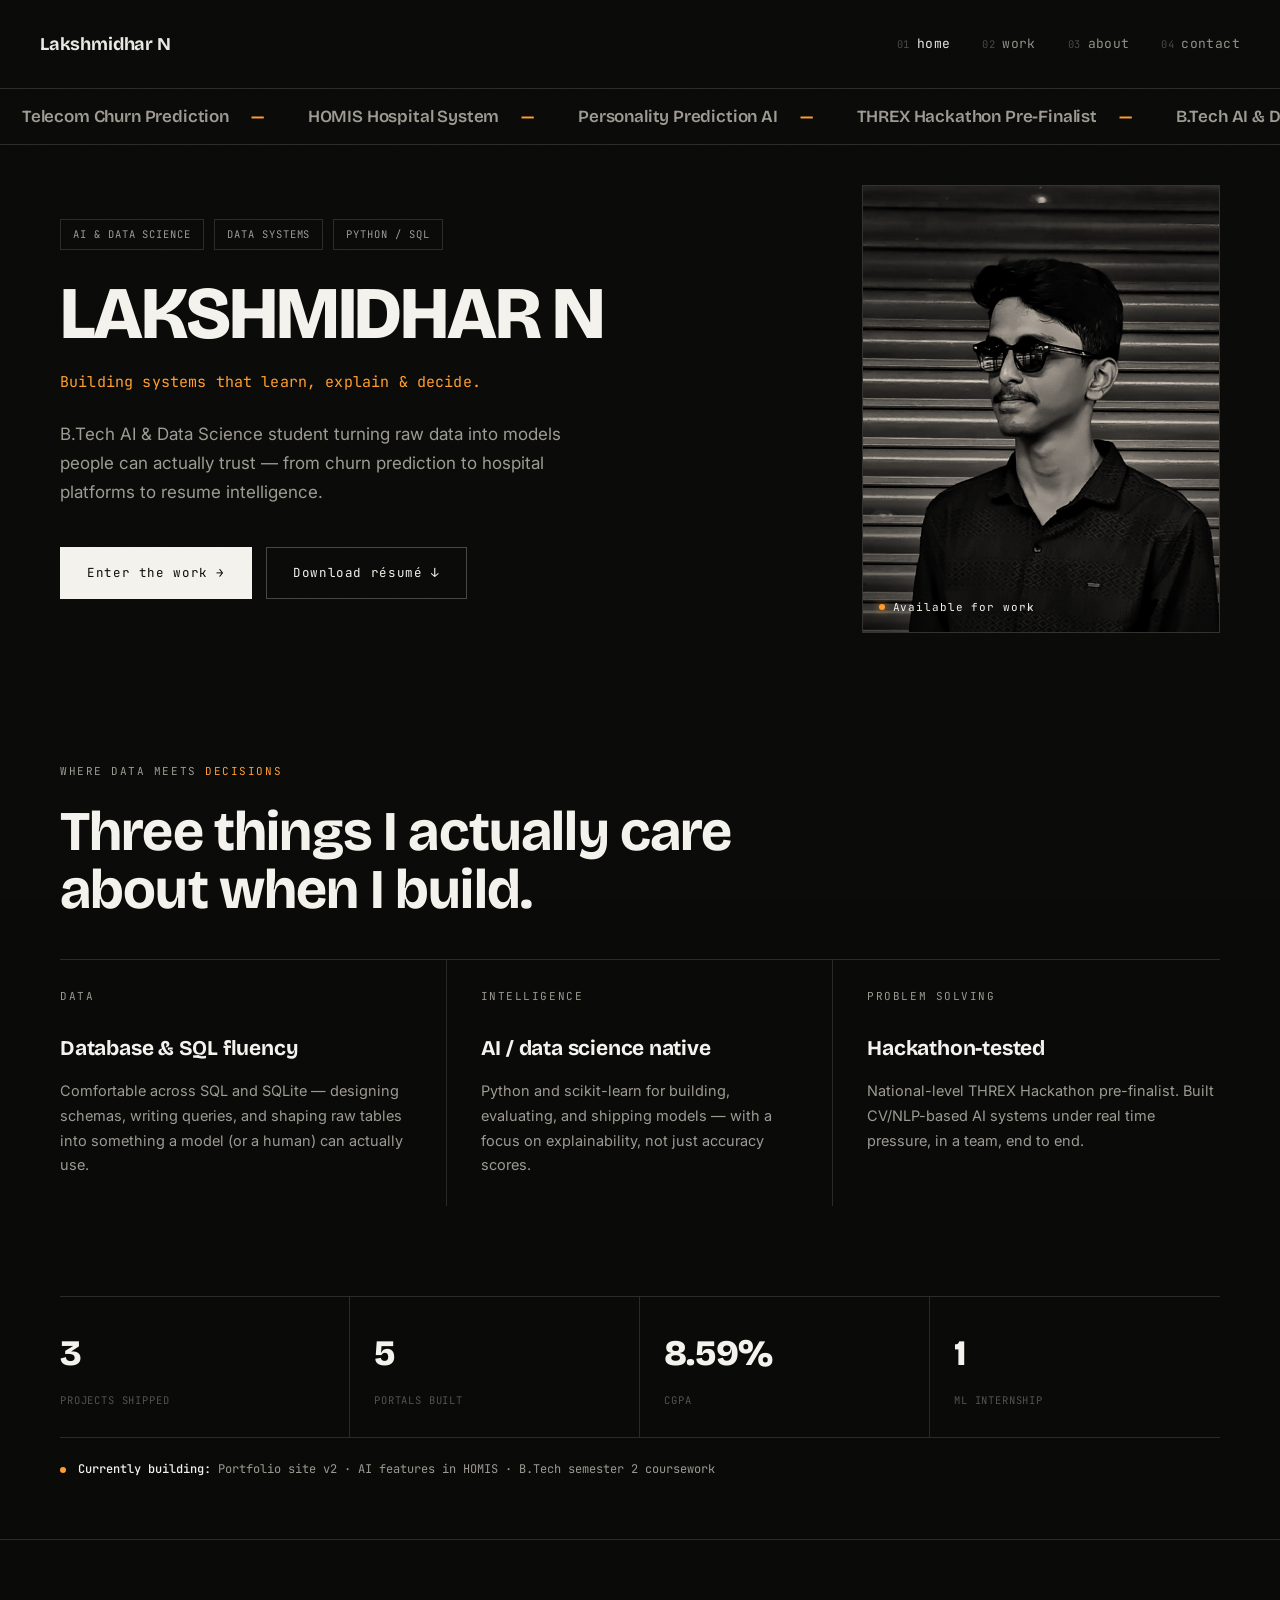
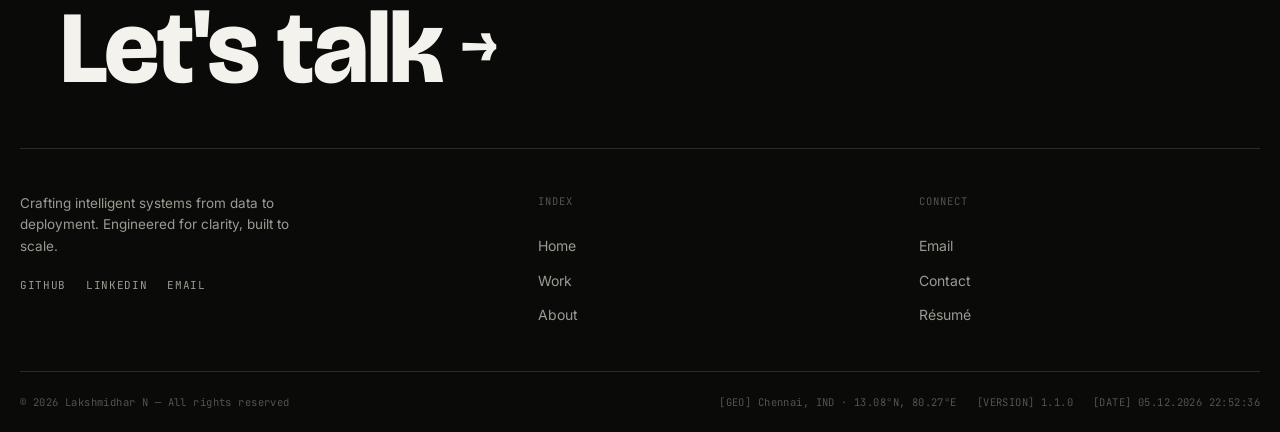
==== commit adfa3cef: "Given some updates" ====
--- a/index.html
+++ b/index.html
@@ -85,7 +85,7 @@
 <!-- HERO -->
 <section class="hero" id="home">
   <div class="wrap hero-grid">
-    <div>
+    <div class="hero-copy">
       <div class="tagrow">
         <span class="tag">AI &amp; DATA SCIENCE</span>
         <span class="tag">DATA SYSTEMS</span>
@@ -111,7 +111,7 @@
   <div class="wrap reveal">
     <span class="eyebrow">Where data meets <em>decisions</em></span>
     <h2 class="section-title">Three things I actually care about when I build.</h2>
-    <div class="pillars" style="margin-top:60px;">
+    <div class="pillars" style="margin-top:40px;">
       <div class="pillar">
         <span class="eyebrow">Data</span>
         <h3>Database &amp; SQL fluency</h3>
@@ -132,7 +132,7 @@
 </section>
 
 <!-- STATS -->
-<section style="padding-top:0; padding-bottom:80px;">
+<section style="padding-top:0; padding-bottom:60px;">
   <div class="wrap reveal">
     <div class="stats-row">
       <div class="stat-box">
@@ -202,4 +202,4 @@
 
 <script src="js/main.js"></script>
 </body>
-</html>
+</html>
--- a/css/style.css
+++ b/css/style.css
@@ -147,7 +147,7 @@
 
 /* ----------------------------------- layout ------------------------------- */
 .wrap{ max-width: 1240px; margin: 0 auto; padding: 0 40px; }
-section{ padding: 130px 0; position: relative; }
+section{ padding: 90px 0; position: relative; }
 .hairline{ border-top: 1px solid var(--line); }
 
 .eyebrow{
@@ -300,14 +300,18 @@
 
 /* ------------------------------------ hero ---------------------------------- */
 .hero{
-  padding-top: 56px;
-  padding-bottom: 90px;
+  padding-top: 40px;
+  padding-bottom: 40px;
 }
 .hero-grid{
   display:grid;
-  grid-template-columns: 1fr auto;
+  grid-template-columns: minmax(0, 1fr) auto;
   gap: 60px;
-  align-items: start;
+  align-items: center;
+}
+.hero-copy{
+  min-width: 0;
+  container-type: inline-size;
 }
 .tagrow{ display:flex; gap:10px; margin-bottom: 30px; flex-wrap:wrap; }
 .tag{
@@ -321,11 +325,13 @@
 .hero-name{
   font-family: var(--display);
   font-weight: 800;
-  font-size: clamp(30px, 10.5vw, 128px);
+  font-size: clamp(30px, 10cqi, 140px);
   line-height: .92;
   letter-spacing: -.03em;
   color: var(--ink);
   white-space: nowrap;
+  overflow: hidden;
+  display: block;
 }
 .hero-name .ch{ display:inline-block; }
 .hero-tag{
@@ -345,8 +351,8 @@
 
 .hero-portrait{
   position: relative;
-  width: clamp(300px, 32vw, 480px);
-  aspect-ratio: 3/4;
+  width: clamp(280px, 28vw, 400px);
+  aspect-ratio: 4/5;
   overflow:hidden;
   background: var(--bg-raise);
   border: 1px solid var(--line);
@@ -388,9 +394,10 @@
   border-top: 1px solid var(--line);
 }
 .pillar{
-  padding: 40px 34px 40px 0;
+  padding: 28px 34px;
   border-right: 1px solid var(--line);
 }
+.pillar:first-child{ padding-left:0; }
 .pillar:last-child{ border-right:none; padding-right:0; }
 .pillar .eyebrow{ margin-bottom: 26px; }
 .pillar h3{
@@ -409,8 +416,9 @@
   border-top: 1px solid var(--line);
   border-bottom: 1px solid var(--line);
 }
-.stat-box{ padding: 40px 20px 40px 0; border-right: 1px solid var(--line); }
-.stat-box:last-child{ border-right:none; }
+.stat-box{ padding: 28px 24px; border-right: 1px solid var(--line); }
+.stat-box:first-child{ padding-left:0; }
+.stat-box:last-child{ border-right:none; padding-right:0; }
 .stat-num{
   display:block;
   font-family: var(--display);
@@ -629,7 +637,7 @@
 .cert-date{ font-size: 10.5px; color: var(--ink-faint); margin-top:4px; }
 
 /* --------------------------------------------- contact page ---------------------------------- */
-.contact-hero{ padding-top: calc(var(--nav-h) + 40px); }
+.contact-hero{ padding-top: 40px; }
 .contact-headline{
   font-family: var(--display);
   font-weight: 800;
@@ -683,9 +691,9 @@
 #contactForm button{ align-self:flex-start; }
 
 /* -------------------------------------------------- footer -------------------------------------- */
-footer{ border-top: 1px solid var(--line); position:relative; z-index:1; padding-top: 90px; }
+footer{ border-top: 1px solid var(--line); position:relative; z-index:1; padding-top: 60px; }
 .footer-cta{
-  padding: 0 0 70px;
+  padding: 0 0 50px;
 }
 .footer-cta a{
   font-family: var(--display);
@@ -786,4 +794,4 @@
   .cert-nav{ display:none; }
   #toTop{ right:16px; bottom:16px; }
   .footer-cta a{ gap: 10px; }
-}
+}
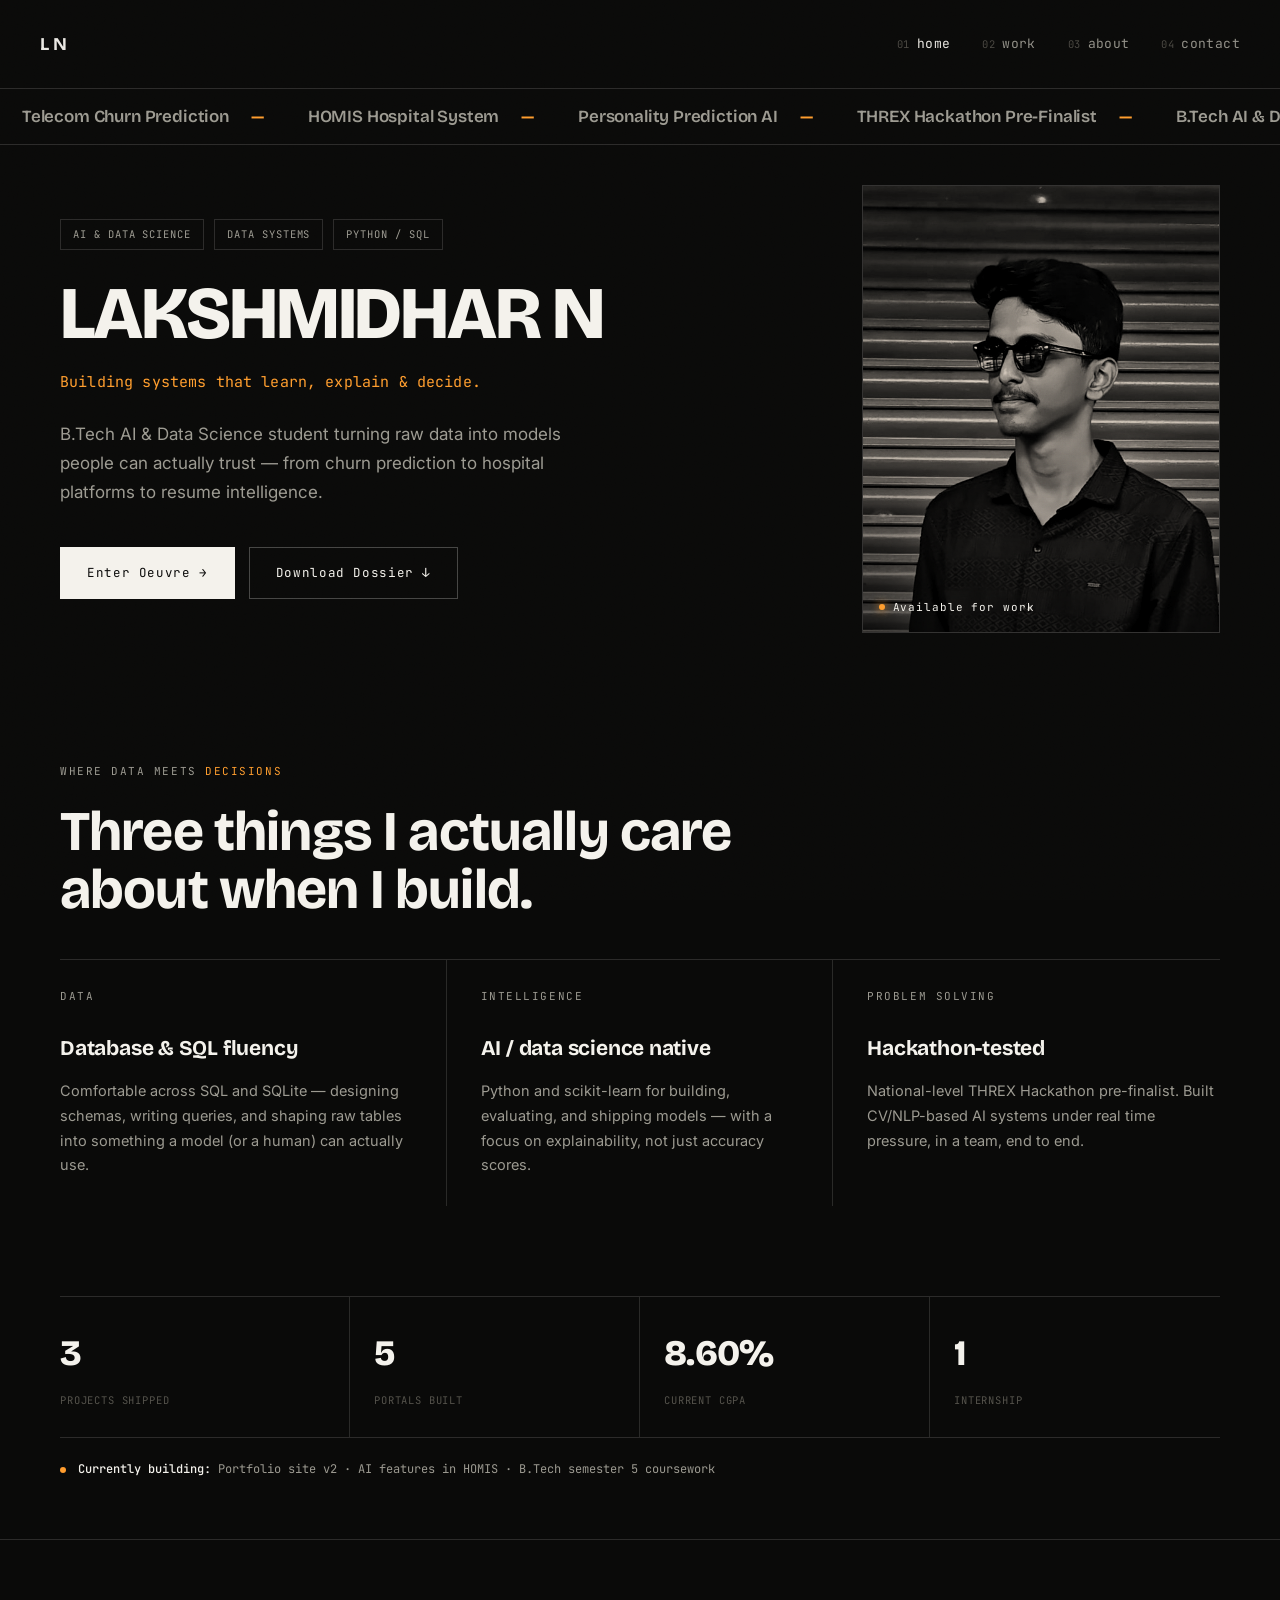
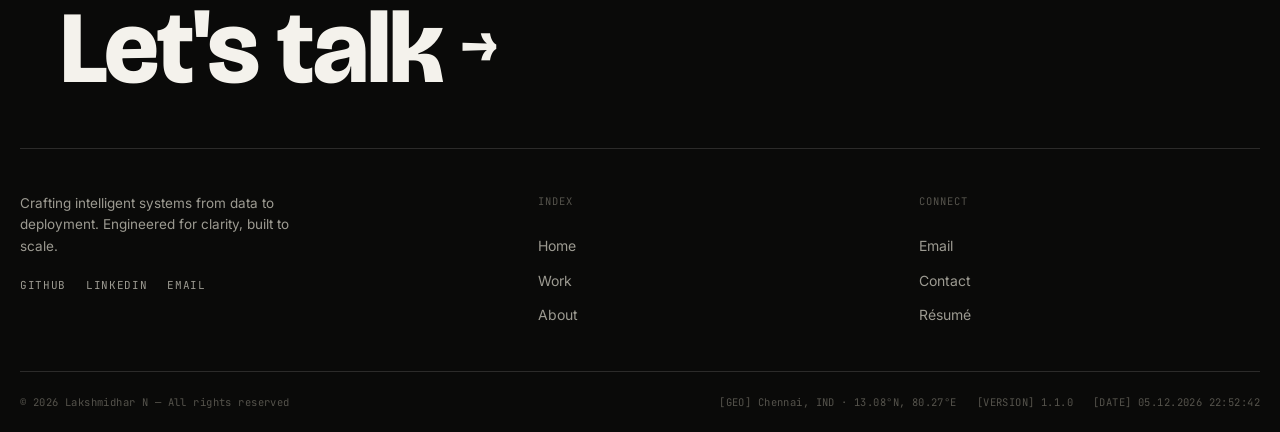
==== commit 7886b905: "Changed the Browser Tab name" ====
--- a/index.html
+++ b/index.html
@@ -5,7 +5,7 @@
 <meta name="viewport" content="width=device-width, initial-scale=1.0" />
 <meta name="theme-color" content="#0a0a09" />
 <meta name="color-scheme" content="dark" />
-<title>Lakshmidhar N — AI &amp; Data Science</title>
+<title>LAKSHMIDHAR N</title>
 <meta name="description" content="AI &amp; Data Science student building intelligent systems, data pipelines, and full-stack ML products." />
 <link rel="icon" href="assets/favicon.ico" sizes="any" />
 <link rel="icon" type="image/png" sizes="32x32" href="assets/favicon-32.png" />
@@ -33,7 +33,7 @@
 
 <!-- NAV -->
 <nav>
-  <a href="index.html" class="nav-logo">Lakshmidhar N</a>
+  <a href="index.html" class="nav-logo">L N</a>
   <div class="nav-links-inline mono" aria-label="Primary">
     <a href="index.html"><span class="midx">01</span>home</a>
     <a href="work.html"><span class="midx">02</span>work</a>
@@ -95,8 +95,8 @@
       <p class="hero-tag mono">Building systems that learn, explain &amp; decide.</p>
       <p class="lede">B.Tech AI &amp; Data Science student turning raw data into models people can actually trust — from churn prediction to hospital platforms to resume intelligence.</p>
       <div class="btn-row">
-        <a href="work.html" class="btn btn-primary" data-cursor="VIEW">Enter the work →</a>
-        <a href="./Resume.pdf" class="btn btn-ghost" data-cursor="GET" download>Download résumé ↓</a>
+        <a href="work.html" class="btn btn-primary" data-cursor="VIEW">Enter Oeuvre →</a>
+        <a href="./Resume.pdf" class="btn btn-ghost" data-cursor="GET" download>Download Dossier ↓</a>
       </div>
     </div>
     <div class="hero-portrait">
@@ -145,16 +145,16 @@
       </div>
       <div class="stat-box">
         <span class="stat-num" data-suffix="%">8.60</span>
-        <span class="stat-label">CGPA</span>
+        <span class="stat-label">CURRENT CGPA</span>
       </div>
       <div class="stat-box">
         <span class="stat-num" data-target="1">0</span>
-        <span class="stat-label">ML INTERNSHIP</span>
+        <span class="stat-label">INTERNSHIP</span>
       </div>
     </div>
     <div class="status-line">
       <span class="dot"></span>
-      <span><strong>Currently building:</strong> Portfolio site v2 · AI features in HOMIS · B.Tech semester 2 coursework</span>
+      <span><strong>Currently building:</strong> Portfolio site v2 · AI features in HOMIS · B.Tech semester 5 coursework</span>
     </div>
   </div>
 </section>
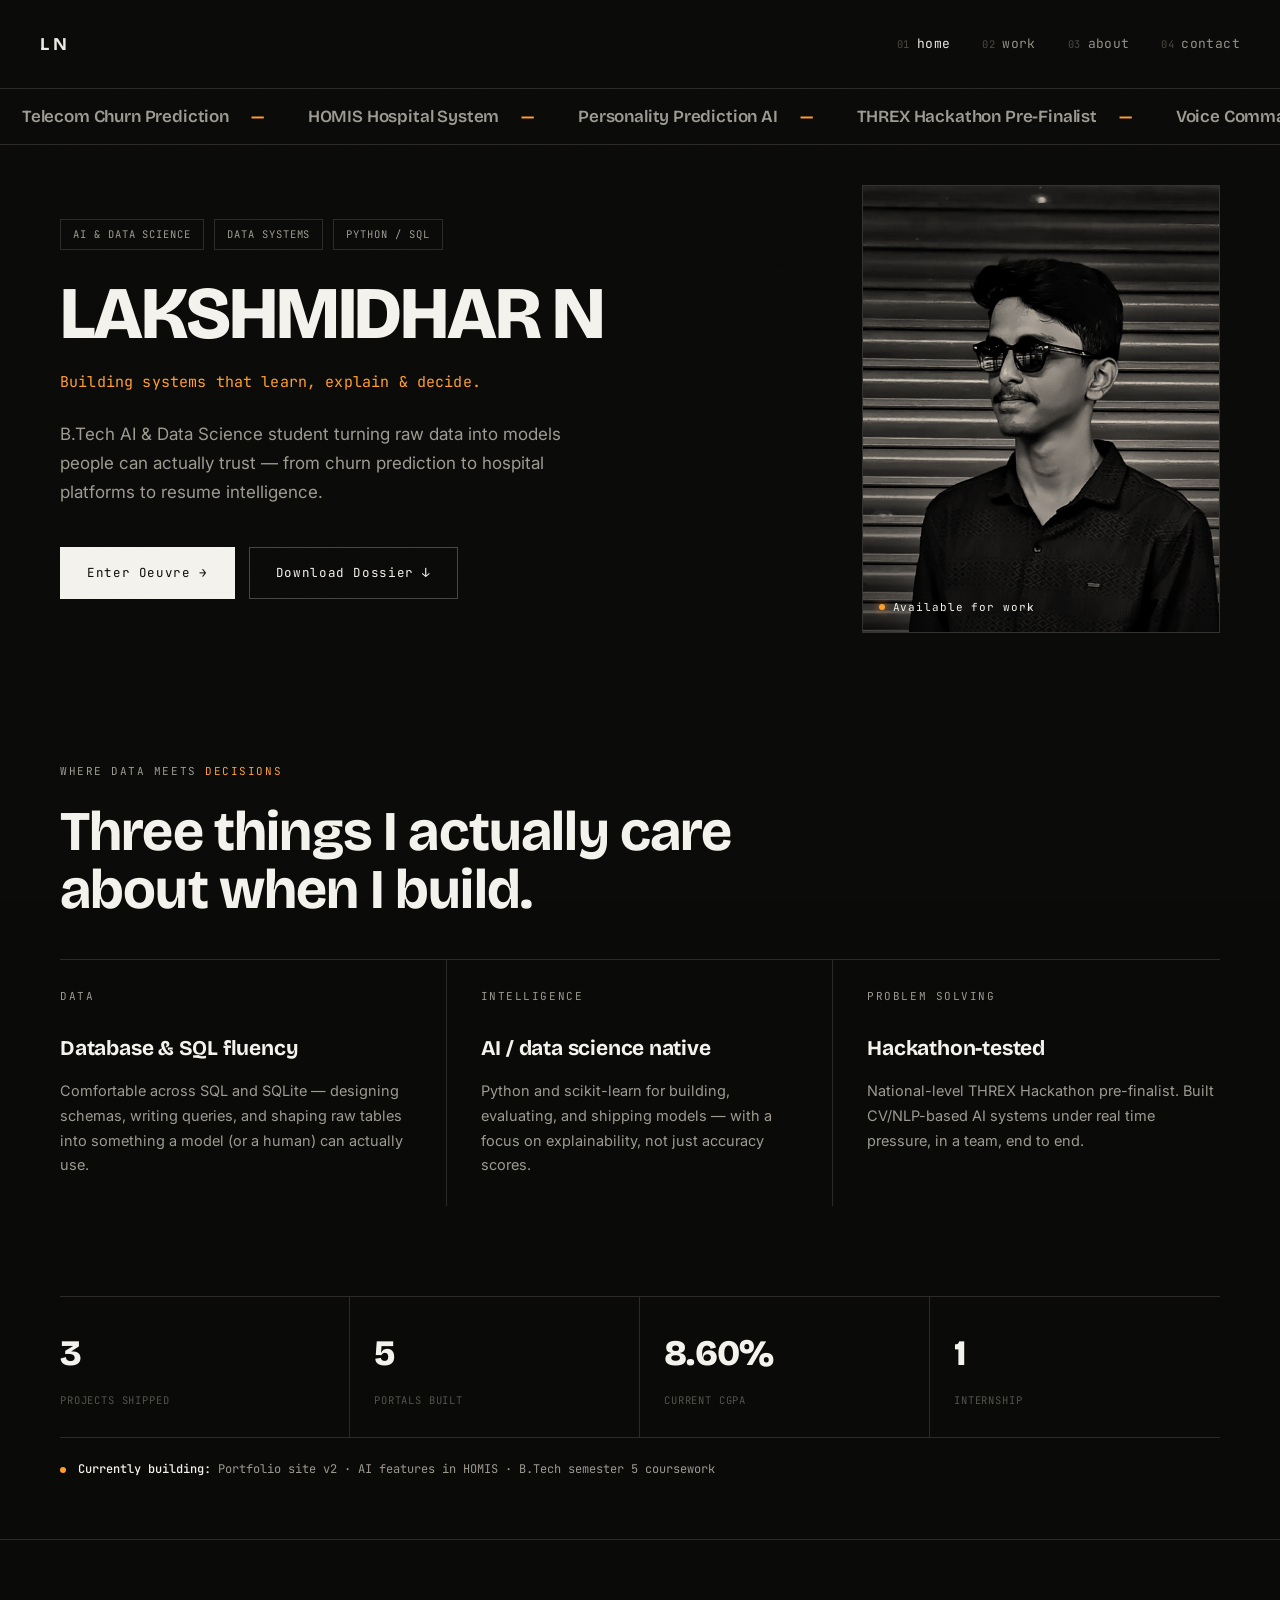
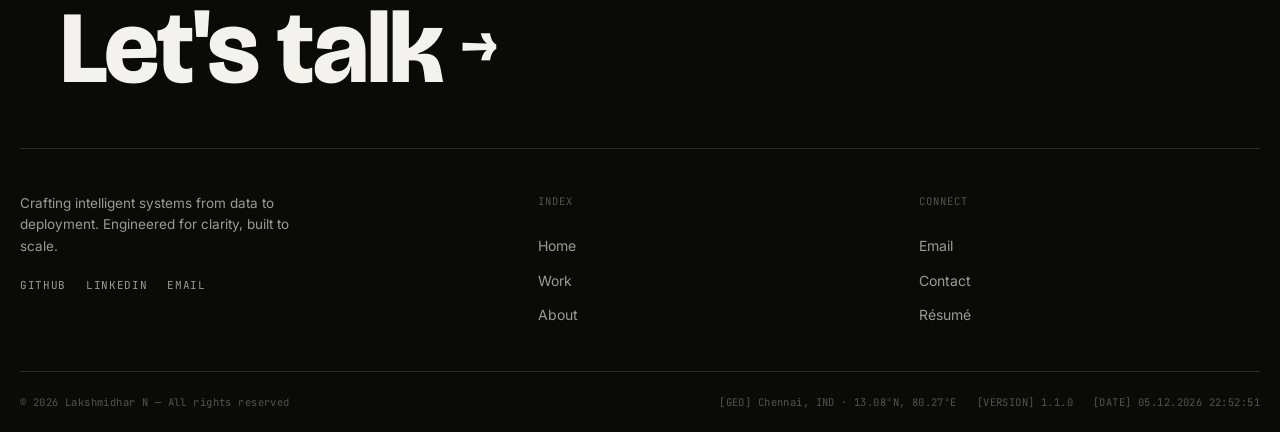
==== commit b83aa728: "Added a new project" ====
--- a/index.html
+++ b/index.html
@@ -71,12 +71,14 @@
     <span>HOMIS Hospital System</span>
     <span>Personality Prediction AI</span>
     <span>THREX Hackathon Pre-Finalist</span>
+    <span>Voice Command Model</span>
     <span>B.Tech AI &amp; Data Science</span>
     <span>8.60 CGPA</span>
     <span>Telecom Churn Prediction</span>
     <span>HOMIS Hospital System</span>
     <span>Personality Prediction AI</span>
     <span>THREX Hackathon Pre-Finalist</span>
+    <span>Voice Command Model</span>
     <span>B.Tech AI &amp; Data Science</span>
     <span>8.60 CGPA</span>
   </div>
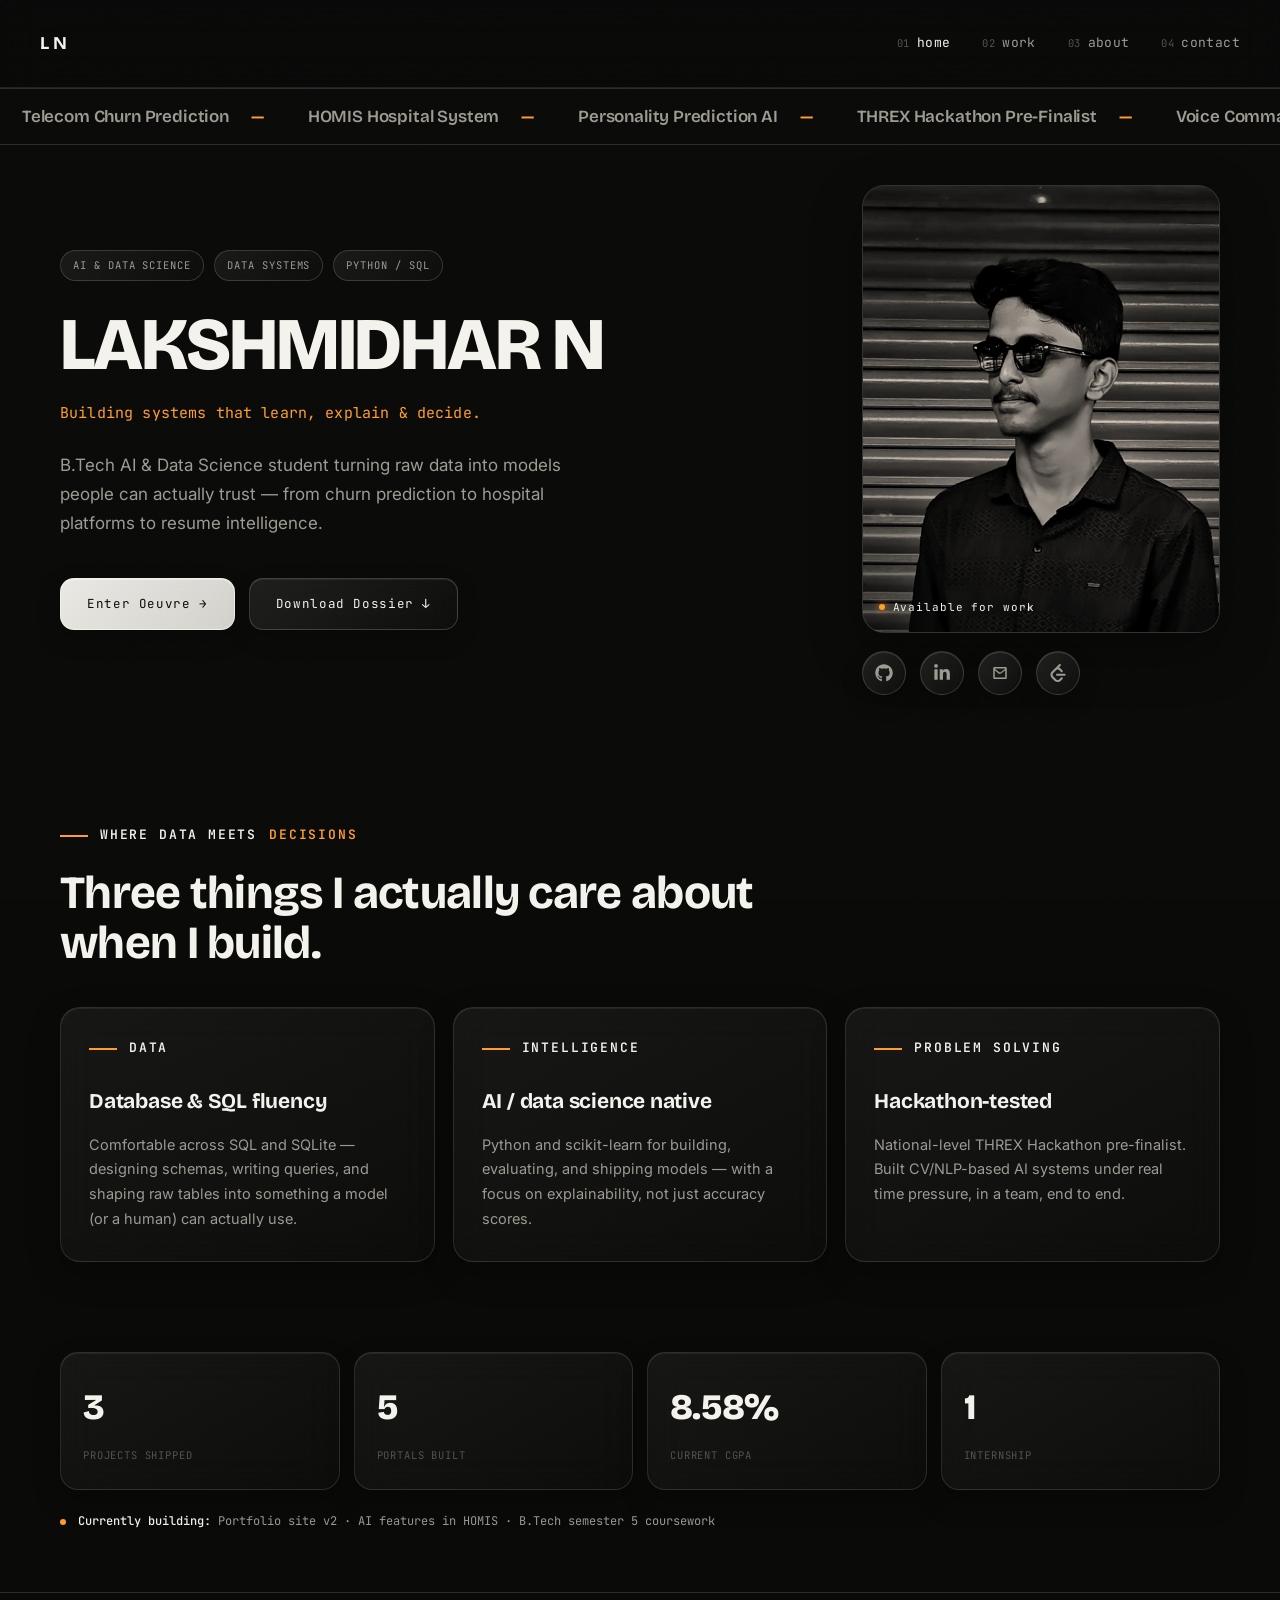
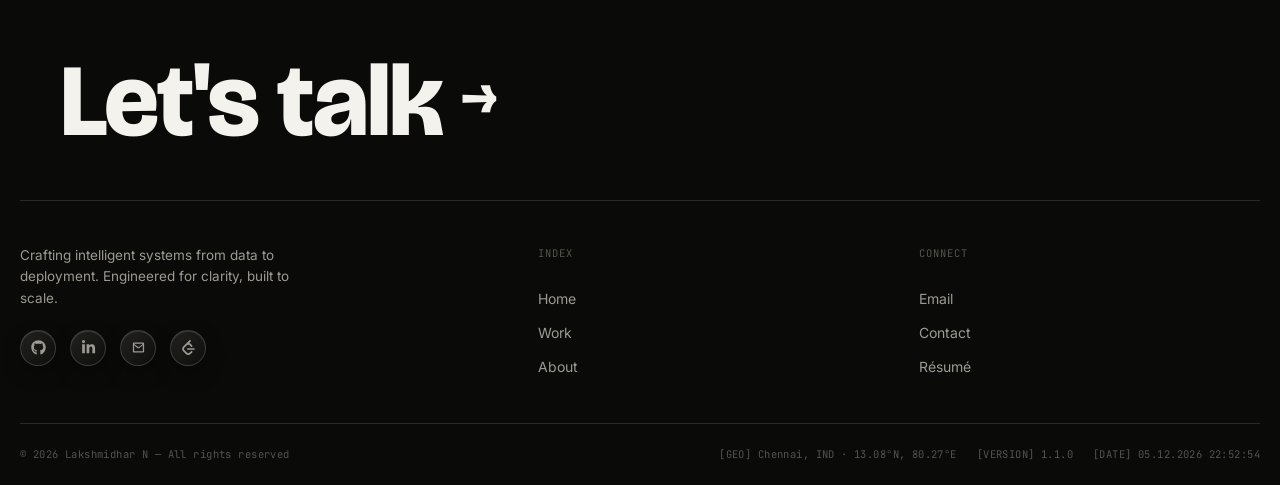
==== commit b329c120: "Added Glassmorphism" ====
--- a/index.html
+++ b/index.html
@@ -57,9 +57,12 @@
   <div class="menu-foot">
     <span>Chennai, India — GMT+5:30</span>
     <span class="msoc">
-      <a href="https://github.com/lakshmidharn2007-code" target="_blank" rel="noopener">GitHub</a>
-      <a href="https://www.linkedin.com/in/lakshmidharn-231107u/" target="_blank" rel="noopener">LinkedIn</a>
-      <a href="mailto:lakshmidhar2007@gmail.com">Email</a>
+      <div class="icon-row small">
+      <a class="icon-btn" href="https://github.com/lakshmidharn2007-code" target="_blank" rel="noopener" aria-label="GitHub"><svg viewBox="0 0 496 512" aria-hidden="true"><path d="M165.9 397.4c0 2-2.3 3.6-5.2 3.6-3.3.3-5.6-1.3-5.6-3.6 0-2 2.3-3.6 5.2-3.6 3-.3 5.6 1.3 5.6 3.6zm-31.1-4.5c-.7 2 1.3 4.3 4.3 4.9 2.6 1 5.6 0 6.2-2s-1.3-4.3-4.3-5.2c-2.6-.7-5.5.3-6.2 2.3zm44.2-1.7c-2.9.7-4.9 2.6-4.6 4.9.3 2 2.9 3.3 5.9 2.6 2.9-.7 4.9-2.6 4.6-4.6-.3-1.9-3-3.2-5.9-2.9zM244.8 8C106.1 8 0 113.3 0 252c0 110.9 69.8 205.8 169.5 239.2 12.8 2.3 17.3-5.6 17.3-12.1 0-6.2-.3-40.4-.3-61.4 0 0-70 15-84.7-29.8 0 0-11.4-29.1-27.8-36.6 0 0-22.9-15.7 1.6-15.4 0 0 24.9 2 38.6 25.8 21.9 38.6 58.6 27.5 72.9 20.9 2.3-16 8.8-27.1 16-33.7-55.9-6.2-112.3-14.3-112.3-110.5 0-27.5 7.6-41.3 23.6-58.9-2.6-6.5-11.1-33.3 2.6-67.9 20.9-6.5 69 27 69 27 20-5.6 41.5-8.5 62.8-8.5 21.3 0 42.8 2.9 62.8 8.5 0 0 48.1-33.6 69-27 13.7 34.7 5.2 61.4 2.6 67.9 16 17.7 25.8 31.5 25.8 58.9 0 96.5-58.9 104.2-114.8 110.5 9.2 7.9 17 22.9 17 46.4 0 33.7-.3 75.4-.3 83.6 0 6.5 4.6 14.4 17.3 12.1C428.2 457.8 496 362.9 496 252 496 113.3 383.5 8 244.8 8z"/></svg></a>
+      <a class="icon-btn" href="https://www.linkedin.com/in/lakshmidharn-231107u/" target="_blank" rel="noopener" aria-label="LinkedIn"><svg viewBox="0 0 448 512" aria-hidden="true"><path d="M100.28 448H7.4V148.9h92.88zM53.79 108.1C24.09 108.1 0 83.5 0 53.8a53.79 53.79 0 0 1 107.58 0c0 29.7-24.1 54.3-53.79 54.3zM447.9 448h-92.68V302.4c0-34.7-.7-79.2-48.29-79.2-48.29 0-55.69 37.7-55.69 76.7V448h-92.78V148.9h89.08v40.8h1.3c12.4-23.5 42.69-48.3 87.88-48.3 94 0 111.28 61.9 111.28 142.3V448z"/></svg></a>
+      <a class="icon-btn" href="mailto:lakshmidhar2007@gmail.com" aria-label="Email"><svg viewBox="0 0 24 24" aria-hidden="true"><path d="M3 5.5A1.5 1.5 0 0 1 4.5 4h15A1.5 1.5 0 0 1 21 5.5v13a1.5 1.5 0 0 1-1.5 1.5h-15A1.5 1.5 0 0 1 3 18.5v-13Zm2 .35v.5l6.4 4.9a1 1 0 0 0 1.2 0L19 6.35v-.5H5Zm14 2.4-5.85 4.48a2.5 2.5 0 0 1-3.05 0L5 8.25V18h14V8.25Z"/></svg></a>
+      <a class="icon-btn" href="https://leetcode.com/u/lakshmidhar_23/" target="_blank" rel="noopener" aria-label="LeetCode"><svg viewBox="0 0 24 24" aria-hidden="true"><path d="M16.102 17.93l-2.697 2.607c-.466.467-1.111.662-1.823.662s-1.357-.195-1.824-.662l-4.332-4.363c-.467-.467-.702-1.15-.702-1.863s.235-1.357.702-1.824l4.319-4.38c.467-.467 1.125-.645 1.837-.645s1.357.195 1.823.662l2.697 2.606c.514.515 1.365.497 1.9-.038.535-.536.553-1.387.039-1.901l-2.609-2.636a5.055 5.055 0 0 0-2.445-1.337l2.467-2.503c.516-.514.498-1.366-.037-1.901-.535-.535-1.387-.552-1.902-.038l-10.1 10.101c-.981.982-1.494 2.337-1.494 3.835 0 1.498.513 2.895 1.494 3.875l4.347 4.361c.981.979 2.337 1.452 3.834 1.452s2.853-.512 3.835-1.494l2.609-2.637c.514-.514.496-1.366-.039-1.901-.535-.535-1.386-.553-1.9-.039zM20.811 13.01H10.666c-.702 0-1.27.57-1.27 1.318 0 .698.568 1.317 1.27 1.317h10.145c.703 0 1.315-.619 1.315-1.317 0-.748-.612-1.318-1.315-1.318z"/></svg></a>
+    </div>
     </span>
   </div>
 </div>
@@ -101,9 +104,17 @@
         <a href="./Resume.pdf" class="btn btn-ghost" data-cursor="GET" download>Download Dossier ↓</a>
       </div>
     </div>
-    <div class="hero-portrait">
-      <img src="assets/profile.jpg" alt="Portrait of Lakshmidhar N" />
-      <span class="hero-portrait-tag mono"><span class="dot"></span>Available for work</span>
+    <div class="hero-portrait-col">
+      <div class="hero-portrait">
+        <img src="assets/profile.jpg" alt="Portrait of Lakshmidhar N" />
+        <span class="hero-portrait-tag mono"><span class="dot"></span>Available for work</span>
+      </div>
+      <div class="icon-row hero-social">
+        <a class="icon-btn" href="https://github.com/lakshmidharn2007-code" target="_blank" rel="noopener" aria-label="GitHub"><svg viewBox="0 0 496 512" aria-hidden="true"><path d="M165.9 397.4c0 2-2.3 3.6-5.2 3.6-3.3.3-5.6-1.3-5.6-3.6 0-2 2.3-3.6 5.2-3.6 3-.3 5.6 1.3 5.6 3.6zm-31.1-4.5c-.7 2 1.3 4.3 4.3 4.9 2.6 1 5.6 0 6.2-2s-1.3-4.3-4.3-5.2c-2.6-.7-5.5.3-6.2 2.3zm44.2-1.7c-2.9.7-4.9 2.6-4.6 4.9.3 2 2.9 3.3 5.9 2.6 2.9-.7 4.9-2.6 4.6-4.6-.3-1.9-3-3.2-5.9-2.9zM244.8 8C106.1 8 0 113.3 0 252c0 110.9 69.8 205.8 169.5 239.2 12.8 2.3 17.3-5.6 17.3-12.1 0-6.2-.3-40.4-.3-61.4 0 0-70 15-84.7-29.8 0 0-11.4-29.1-27.8-36.6 0 0-22.9-15.7 1.6-15.4 0 0 24.9 2 38.6 25.8 21.9 38.6 58.6 27.5 72.9 20.9 2.3-16 8.8-27.1 16-33.7-55.9-6.2-112.3-14.3-112.3-110.5 0-27.5 7.6-41.3 23.6-58.9-2.6-6.5-11.1-33.3 2.6-67.9 20.9-6.5 69 27 69 27 20-5.6 41.5-8.5 62.8-8.5 21.3 0 42.8 2.9 62.8 8.5 0 0 48.1-33.6 69-27 13.7 34.7 5.2 61.4 2.6 67.9 16 17.7 25.8 31.5 25.8 58.9 0 96.5-58.9 104.2-114.8 110.5 9.2 7.9 17 22.9 17 46.4 0 33.7-.3 75.4-.3 83.6 0 6.5 4.6 14.4 17.3 12.1C428.2 457.8 496 362.9 496 252 496 113.3 383.5 8 244.8 8z"/></svg></a>
+        <a class="icon-btn" href="https://www.linkedin.com/in/lakshmidharn-231107u/" target="_blank" rel="noopener" aria-label="LinkedIn"><svg viewBox="0 0 448 512" aria-hidden="true"><path d="M100.28 448H7.4V148.9h92.88zM53.79 108.1C24.09 108.1 0 83.5 0 53.8a53.79 53.79 0 0 1 107.58 0c0 29.7-24.1 54.3-53.79 54.3zM447.9 448h-92.68V302.4c0-34.7-.7-79.2-48.29-79.2-48.29 0-55.69 37.7-55.69 76.7V448h-92.78V148.9h89.08v40.8h1.3c12.4-23.5 42.69-48.3 87.88-48.3 94 0 111.28 61.9 111.28 142.3V448z"/></svg></a>
+        <a class="icon-btn" href="mailto:lakshmidhar2007@gmail.com" aria-label="Email"><svg viewBox="0 0 24 24" aria-hidden="true"><path d="M3 5.5A1.5 1.5 0 0 1 4.5 4h15A1.5 1.5 0 0 1 21 5.5v13a1.5 1.5 0 0 1-1.5 1.5h-15A1.5 1.5 0 0 1 3 18.5v-13Zm2 .35v.5l6.4 4.9a1 1 0 0 0 1.2 0L19 6.35v-.5H5Zm14 2.4-5.85 4.48a2.5 2.5 0 0 1-3.05 0L5 8.25V18h14V8.25Z"/></svg></a>
+        <a class="icon-btn" href="https://leetcode.com/u/lakshmidhar_23/" target="_blank" rel="noopener" aria-label="LeetCode"><svg viewBox="0 0 24 24" aria-hidden="true"><path d="M16.102 17.93l-2.697 2.607c-.466.467-1.111.662-1.823.662s-1.357-.195-1.824-.662l-4.332-4.363c-.467-.467-.702-1.15-.702-1.863s.235-1.357.702-1.824l4.319-4.38c.467-.467 1.125-.645 1.837-.645s1.357.195 1.823.662l2.697 2.606c.514.515 1.365.497 1.9-.038.535-.536.553-1.387.039-1.901l-2.609-2.636a5.055 5.055 0 0 0-2.445-1.337l2.467-2.503c.516-.514.498-1.366-.037-1.901-.535-.535-1.387-.552-1.902-.038l-10.1 10.101c-.981.982-1.494 2.337-1.494 3.835 0 1.498.513 2.895 1.494 3.875l4.347 4.361c.981.979 2.337 1.452 3.834 1.452s2.853-.512 3.835-1.494l2.609-2.637c.514-.514.496-1.366-.039-1.901-.535-.535-1.386-.553-1.9-.039zM20.811 13.01H10.666c-.702 0-1.27.57-1.27 1.318 0 .698.568 1.317 1.27 1.317h10.145c.703 0 1.315-.619 1.315-1.317 0-.748-.612-1.318-1.315-1.318z"/></svg></a>
+      </div>
     </div>
   </div>
 </section>
@@ -171,11 +182,12 @@
   <div class="wrap footer-grid">
     <div class="footer-brand">
       <p>Crafting intelligent systems from data to deployment. Engineered for clarity, built to scale.</p>
-      <div class="social-row mono">
-        <a href="https://github.com/lakshmidharn2007-code" target="_blank" rel="noopener">GITHUB</a>
-        <a href="https://www.linkedin.com/in/lakshmidharn-231107u/" target="_blank" rel="noopener">LINKEDIN</a>
-        <a href="mailto:lakshmidhar2007@gmail.com">EMAIL</a>
-      </div>
+      <div class="icon-row small">
+      <a class="icon-btn" href="https://github.com/lakshmidharn2007-code" target="_blank" rel="noopener" aria-label="GitHub"><svg viewBox="0 0 496 512" aria-hidden="true"><path d="M165.9 397.4c0 2-2.3 3.6-5.2 3.6-3.3.3-5.6-1.3-5.6-3.6 0-2 2.3-3.6 5.2-3.6 3-.3 5.6 1.3 5.6 3.6zm-31.1-4.5c-.7 2 1.3 4.3 4.3 4.9 2.6 1 5.6 0 6.2-2s-1.3-4.3-4.3-5.2c-2.6-.7-5.5.3-6.2 2.3zm44.2-1.7c-2.9.7-4.9 2.6-4.6 4.9.3 2 2.9 3.3 5.9 2.6 2.9-.7 4.9-2.6 4.6-4.6-.3-1.9-3-3.2-5.9-2.9zM244.8 8C106.1 8 0 113.3 0 252c0 110.9 69.8 205.8 169.5 239.2 12.8 2.3 17.3-5.6 17.3-12.1 0-6.2-.3-40.4-.3-61.4 0 0-70 15-84.7-29.8 0 0-11.4-29.1-27.8-36.6 0 0-22.9-15.7 1.6-15.4 0 0 24.9 2 38.6 25.8 21.9 38.6 58.6 27.5 72.9 20.9 2.3-16 8.8-27.1 16-33.7-55.9-6.2-112.3-14.3-112.3-110.5 0-27.5 7.6-41.3 23.6-58.9-2.6-6.5-11.1-33.3 2.6-67.9 20.9-6.5 69 27 69 27 20-5.6 41.5-8.5 62.8-8.5 21.3 0 42.8 2.9 62.8 8.5 0 0 48.1-33.6 69-27 13.7 34.7 5.2 61.4 2.6 67.9 16 17.7 25.8 31.5 25.8 58.9 0 96.5-58.9 104.2-114.8 110.5 9.2 7.9 17 22.9 17 46.4 0 33.7-.3 75.4-.3 83.6 0 6.5 4.6 14.4 17.3 12.1C428.2 457.8 496 362.9 496 252 496 113.3 383.5 8 244.8 8z"/></svg></a>
+      <a class="icon-btn" href="https://www.linkedin.com/in/lakshmidharn-231107u/" target="_blank" rel="noopener" aria-label="LinkedIn"><svg viewBox="0 0 448 512" aria-hidden="true"><path d="M100.28 448H7.4V148.9h92.88zM53.79 108.1C24.09 108.1 0 83.5 0 53.8a53.79 53.79 0 0 1 107.58 0c0 29.7-24.1 54.3-53.79 54.3zM447.9 448h-92.68V302.4c0-34.7-.7-79.2-48.29-79.2-48.29 0-55.69 37.7-55.69 76.7V448h-92.78V148.9h89.08v40.8h1.3c12.4-23.5 42.69-48.3 87.88-48.3 94 0 111.28 61.9 111.28 142.3V448z"/></svg></a>
+      <a class="icon-btn" href="mailto:lakshmidhar2007@gmail.com" aria-label="Email"><svg viewBox="0 0 24 24" aria-hidden="true"><path d="M3 5.5A1.5 1.5 0 0 1 4.5 4h15A1.5 1.5 0 0 1 21 5.5v13a1.5 1.5 0 0 1-1.5 1.5h-15A1.5 1.5 0 0 1 3 18.5v-13Zm2 .35v.5l6.4 4.9a1 1 0 0 0 1.2 0L19 6.35v-.5H5Zm14 2.4-5.85 4.48a2.5 2.5 0 0 1-3.05 0L5 8.25V18h14V8.25Z"/></svg></a>
+      <a class="icon-btn" href="https://leetcode.com/u/lakshmidhar_23/" target="_blank" rel="noopener" aria-label="LeetCode"><svg viewBox="0 0 24 24" aria-hidden="true"><path d="M16.102 17.93l-2.697 2.607c-.466.467-1.111.662-1.823.662s-1.357-.195-1.824-.662l-4.332-4.363c-.467-.467-.702-1.15-.702-1.863s.235-1.357.702-1.824l4.319-4.38c.467-.467 1.125-.645 1.837-.645s1.357.195 1.823.662l2.697 2.606c.514.515 1.365.497 1.9-.038.535-.536.553-1.387.039-1.901l-2.609-2.636a5.055 5.055 0 0 0-2.445-1.337l2.467-2.503c.516-.514.498-1.366-.037-1.901-.535-.535-1.387-.552-1.902-.038l-10.1 10.101c-.981.982-1.494 2.337-1.494 3.835 0 1.498.513 2.895 1.494 3.875l4.347 4.361c.981.979 2.337 1.452 3.834 1.452s2.853-.512 3.835-1.494l2.609-2.637c.514-.514.496-1.366-.039-1.901-.535-.535-1.386-.553-1.9-.039zM20.811 13.01H10.666c-.702 0-1.27.57-1.27 1.318 0 .698.568 1.317 1.27 1.317h10.145c.703 0 1.315-.619 1.315-1.317 0-.748-.612-1.318-1.315-1.318z"/></svg></a>
+    </div>
     </div>
     <div class="footer-col">
       <span class="glabel mono">INDEX</span>
--- a/css/style.css
+++ b/css/style.css
@@ -152,21 +152,31 @@
 
 .eyebrow{
   font-family: var(--mono);
-  font-size: 11px;
+  font-weight: 600;
+  font-size: 13px;
   letter-spacing: .14em;
-  color: var(--ink-dim);
+  color: var(--ink);
   text-transform: uppercase;
   margin-bottom: 22px;
-  display:block;
+  display:flex;
+  align-items:center;
+  gap: 12px;
+}
+.eyebrow::before{
+  content:"";
+  width: 28px; height: 2px;
+  background: var(--signal);
+  display:inline-block;
+  flex-shrink:0;
 }
 .eyebrow em{ color: var(--signal); font-style:normal; }
 
 .section-title{
   font-family: var(--display);
   font-weight: 700;
-  font-size: clamp(32px, 4.4vw, 56px);
+  font-size: clamp(28px, 3.8vw, 46px);
   letter-spacing: -.015em;
-  line-height: 1.04;
+  line-height: 1.08;
   max-width: 780px;
 }
 
@@ -177,7 +187,10 @@
   height: var(--nav-h);
   display:flex; align-items:center; justify-content:space-between;
   padding: 0 40px;
-  mix-blend-mode: difference;
+  background: rgba(10,10,9,.45);
+  backdrop-filter: blur(20px) saturate(160%);
+  -webkit-backdrop-filter: blur(20px) saturate(160%);
+  border-bottom: 1px solid rgba(244,242,236,.10);
 }
 .nav-logo{
   font-family: var(--display);
@@ -220,7 +233,9 @@
 #menuOverlay{
   position: fixed; inset:0;
   z-index: 650;
-  background: var(--bg);
+  background: linear-gradient(160deg, rgba(10,10,9,.88), rgba(19,19,17,.88));
+  backdrop-filter: blur(28px) saturate(160%);
+  -webkit-backdrop-filter: blur(28px) saturate(160%);
   display:flex; flex-direction:column; justify-content:space-between;
   padding: 130px 40px 50px;
   clip-path: inset(0 0 100% 0);
@@ -290,12 +305,37 @@
   letter-spacing: .05em;
   padding: 15px 26px;
   border: 1px solid var(--line-strong);
-  transition: background .2s, color .2s, border-color .2s;
-}
-.btn-primary{ background: var(--ink); color: var(--bg); border-color: var(--ink); }
-.btn-primary:hover{ background: var(--signal); border-color: var(--signal); color: var(--signal-ink); }
-.btn-ghost{ background: transparent; color: var(--ink); }
-.btn-ghost:hover{ border-color: var(--signal); color: var(--signal); }
+  border-radius: 14px;
+  transition: background .2s, color .2s, border-color .2s, transform .2s, box-shadow .2s;
+}
+.btn-primary{
+  background: linear-gradient(135deg, rgba(244,242,236,.96), rgba(244,242,236,.86));
+  color: var(--bg);
+  border-color: rgba(244,242,236,.9);
+  backdrop-filter: blur(10px);
+  -webkit-backdrop-filter: blur(10px);
+  box-shadow: 0 8px 22px rgba(0,0,0,.28), inset 0 1px 0 rgba(255,255,255,.4);
+}
+.btn-primary:hover{
+  background: linear-gradient(135deg, var(--signal), #ffb35c);
+  border-color: var(--signal);
+  color: var(--signal-ink);
+  transform: translateY(-2px);
+}
+.btn-ghost{
+  background: linear-gradient(135deg, rgba(244,242,236,.09), rgba(244,242,236,.02));
+  border: 1px solid rgba(244,242,236,.18);
+  backdrop-filter: blur(16px) saturate(160%);
+  -webkit-backdrop-filter: blur(16px) saturate(160%);
+  box-shadow: 0 8px 22px rgba(0,0,0,.22), inset 0 1px 0 rgba(244,242,236,.08);
+  color: var(--ink);
+}
+.btn-ghost:hover{
+  border-color: var(--signal);
+  color: var(--signal);
+  background: linear-gradient(135deg, rgba(255,157,46,.16), rgba(255,157,46,.03));
+  transform: translateY(-2px);
+}
 .btn-row{ display:flex; gap:14px; flex-wrap:wrap; margin-top: 40px; }
 
 /* ------------------------------------ hero ---------------------------------- */
@@ -319,8 +359,12 @@
   font-size: 10.5px;
   letter-spacing: .09em;
   color: var(--ink-dim);
-  border: 1px solid var(--line);
+  border: 1px solid rgba(244,242,236,.16);
+  border-radius: 100px;
   padding: 6px 12px;
+  background: linear-gradient(135deg, rgba(244,242,236,.07), rgba(244,242,236,.015));
+  backdrop-filter: blur(10px);
+  -webkit-backdrop-filter: blur(10px);
 }
 .hero-name{
   font-family: var(--display);
@@ -349,14 +393,22 @@
   color: var(--ink-dim);
 }
 
+.hero-portrait-col{
+  display:flex;
+  flex-direction:column;
+  gap: 18px;
+  justify-self: end;
+  width: clamp(280px, 28vw, 400px);
+}
 .hero-portrait{
   position: relative;
-  width: clamp(280px, 28vw, 400px);
+  width: 100%;
   aspect-ratio: 4/5;
   overflow:hidden;
   background: var(--bg-raise);
-  border: 1px solid var(--line);
-  justify-self: end;
+  border: 1px solid rgba(244,242,236,.14);
+  border-radius: 22px;
+  box-shadow: 0 20px 50px rgba(0,0,0,.35), inset 0 1px 0 rgba(244,242,236,.08);
 }
 .hero-portrait img{
   width:100%; height:100%;
@@ -387,18 +439,50 @@
 }
 @keyframes pulse{ 0%,100%{ transform:scale(1); opacity:1; } 50%{ transform:scale(1.5); opacity:.5; } }
 
+/* ------------------------------------ glass icon buttons -------------------------- */
+.icon-row{ display:flex; align-items:center; gap: 14px; }
+.icon-btn{
+  width: 44px; height: 44px;
+  flex-shrink: 0;
+  display:flex; align-items:center; justify-content:center;
+  border-radius: 50%;
+  background: linear-gradient(135deg, rgba(244,242,236,.10), rgba(244,242,236,.025));
+  border: 1px solid rgba(244,242,236,.16);
+  backdrop-filter: blur(16px) saturate(160%);
+  -webkit-backdrop-filter: blur(16px) saturate(160%);
+  box-shadow: 0 8px 20px rgba(0,0,0,.3), inset 0 1px 0 rgba(244,242,236,.10);
+  color: var(--ink-dim);
+  transition: color .2s, border-color .2s, transform .2s, background .2s, box-shadow .2s;
+}
+.icon-btn svg{ width: 18px; height: 18px; fill: currentColor; display:block; }
+.icon-btn:hover{
+  color: var(--signal);
+  border-color: rgba(255,157,46,.5);
+  background: linear-gradient(135deg, rgba(255,157,46,.18), rgba(255,157,46,.04));
+  transform: translateY(-3px);
+  box-shadow: 0 12px 26px rgba(0,0,0,.35), inset 0 1px 0 rgba(244,242,236,.12);
+}
+.icon-row.small .icon-btn{ width: 36px; height: 36px; }
+.icon-row.small .icon-btn svg{ width: 15px; height: 15px; }
+.hero-social{ align-self: flex-start; }
+
 /* ------------------------------- identity / pillars -------------------------- */
 .pillars{
   display:grid;
   grid-template-columns: repeat(3, 1fr);
-  border-top: 1px solid var(--line);
+  gap: 18px;
 }
 .pillar{
-  padding: 28px 34px;
-  border-right: 1px solid var(--line);
-}
-.pillar:first-child{ padding-left:0; }
-.pillar:last-child{ border-right:none; padding-right:0; }
+  padding: 30px 28px;
+  border-radius: 20px;
+  background: linear-gradient(150deg, rgba(244,242,236,.06), rgba(244,242,236,.015));
+  border: 1px solid rgba(244,242,236,.12);
+  backdrop-filter: blur(18px) saturate(150%);
+  -webkit-backdrop-filter: blur(18px) saturate(150%);
+  box-shadow: 0 12px 32px rgba(0,0,0,.28), inset 0 1px 0 rgba(244,242,236,.07);
+  transition: transform .25s var(--ease), border-color .25s;
+}
+.pillar:hover{ transform: translateY(-4px); border-color: rgba(255,157,46,.3); }
 .pillar .eyebrow{ margin-bottom: 26px; }
 .pillar h3{
   font-family: var(--display);
@@ -413,12 +497,19 @@
 .stats-row{
   display:grid;
   grid-template-columns: repeat(4, 1fr);
-  border-top: 1px solid var(--line);
-  border-bottom: 1px solid var(--line);
-}
-.stat-box{ padding: 28px 24px; border-right: 1px solid var(--line); }
-.stat-box:first-child{ padding-left:0; }
-.stat-box:last-child{ border-right:none; padding-right:0; }
+  gap: 14px;
+}
+.stat-box{
+  padding: 26px 22px;
+  border-radius: 18px;
+  background: linear-gradient(150deg, rgba(244,242,236,.06), rgba(244,242,236,.015));
+  border: 1px solid rgba(244,242,236,.12);
+  backdrop-filter: blur(18px) saturate(150%);
+  -webkit-backdrop-filter: blur(18px) saturate(150%);
+  box-shadow: 0 12px 28px rgba(0,0,0,.24), inset 0 1px 0 rgba(244,242,236,.07);
+  transition: transform .25s var(--ease), border-color .25s;
+}
+.stat-box:hover{ transform: translateY(-4px); border-color: rgba(255,157,46,.3); }
 .stat-num{
   display:block;
   font-family: var(--display);
@@ -479,6 +570,7 @@
   border-top: 1px solid var(--line);
   border-bottom: 1px solid var(--line);
   padding: 40px 0;
+  position: relative;
   display:grid;
   grid-template-columns: 200px 1fr;
   gap: 28px;
@@ -486,18 +578,47 @@
 .ach-badge{ font-family: var(--mono); font-size: 10.5px; letter-spacing: .1em; color: var(--signal); }
 .ach-card h4{ font-family: var(--display); font-size: 20px; font-weight: 700; margin-bottom: 10px; }
 .ach-card p{ font-size: 14.5px; color: var(--ink-dim); line-height: 1.7; max-width: 620px; }
+.ach-link{
+  position: absolute;
+  top: 40px;
+  right: 0;
+  display:inline-flex; align-items:center; gap:6px;
+  padding: 8px 16px;
+  font-size: 11px;
+  letter-spacing: .05em;
+  color: var(--ink);
+  border-radius: 100px;
+  background: linear-gradient(135deg, rgba(255,157,46,.16), rgba(255,157,46,.04));
+  border: 1px solid rgba(255,157,46,.4);
+  backdrop-filter: blur(14px) saturate(160%);
+  -webkit-backdrop-filter: blur(14px) saturate(160%);
+  box-shadow: 0 8px 20px rgba(0,0,0,.25), inset 0 1px 0 rgba(244,242,236,.08);
+  transition: color .18s, border-color .18s, background .18s, transform .18s;
+}
+.ach-link:hover{
+  color: var(--signal-ink);
+  background: linear-gradient(135deg, var(--signal), #ffb35c);
+  border-color: var(--signal);
+  transform: translateY(-2px);
+}
 
 /* ----------------------------------------- work page -------------------------------- */
-.project-list{ border-top: 1px solid var(--line); }
+.project-list{ display:flex; flex-direction:column; gap: 18px; }
 .project-row{
   display:grid;
   grid-template-columns: 90px 1.3fr 200px auto;
   gap: 30px;
   align-items:center;
-  padding: 42px 0;
-  border-bottom: 1px solid var(--line);
-  transition: background .2s;
-}
+  padding: 34px 30px;
+  border-radius: 20px;
+  background: linear-gradient(150deg, rgba(244,242,236,.05), rgba(244,242,236,.012));
+  border: 1px solid rgba(244,242,236,.11);
+  backdrop-filter: blur(18px) saturate(150%);
+  -webkit-backdrop-filter: blur(18px) saturate(150%);
+  box-shadow: 0 14px 34px rgba(0,0,0,.26), inset 0 1px 0 rgba(244,242,236,.06);
+  transition: border-color .25s, transform .25s var(--ease);
+}
+.project-row:hover{ border-color: rgba(255,157,46,.3); transform: translateY(-3px); }
 .proj-id{ font-family: var(--mono); font-size: 12px; color: var(--ink-faint); }
 .proj-main h3{
   font-family: var(--display);
@@ -521,8 +642,9 @@
 
 .proj-visual{
   aspect-ratio: 4/3;
-  border: 1px solid var(--line);
-  background: var(--bg-raise);
+  border: 1px solid rgba(244,242,236,.12);
+  border-radius: 14px;
+  background: rgba(244,242,236,.03);
   position: relative;
   overflow:hidden;
 }
@@ -542,7 +664,9 @@
 /* project + cert modal */
 .modal-backdrop{
   position: fixed; inset:0;
-  background: rgba(6,6,5,.86);
+  background: rgba(6,6,5,.72);
+  backdrop-filter: blur(8px);
+  -webkit-backdrop-filter: blur(8px);
   display:flex; align-items:center; justify-content:center;
   padding: 24px;
   z-index: 9200;
@@ -555,8 +679,12 @@
   max-width: 660px; width:100%;
   max-height: 84vh;
   overflow-y:auto;
-  background: var(--bg);
-  border: 1px solid var(--line-strong);
+  background: linear-gradient(160deg, rgba(19,19,17,.85), rgba(10,10,9,.9));
+  backdrop-filter: blur(30px) saturate(160%);
+  -webkit-backdrop-filter: blur(30px) saturate(160%);
+  border: 1px solid rgba(244,242,236,.14);
+  border-radius: 24px;
+  box-shadow: 0 24px 60px rgba(0,0,0,.5), inset 0 1px 0 rgba(244,242,236,.08);
   padding: 48px;
   transform: translateY(18px);
   transition: transform .35s var(--ease);
@@ -566,7 +694,11 @@
   position: absolute; top: 24px; right: 24px;
   width: 36px; height:36px;
   display:flex; align-items:center; justify-content:center;
-  border: 1px solid var(--line-strong);
+  border-radius: 50%;
+  background: rgba(244,242,236,.06);
+  border: 1px solid rgba(244,242,236,.16);
+  backdrop-filter: blur(10px);
+  -webkit-backdrop-filter: blur(10px);
   color: var(--ink-dim);
   font-size: 14px;
   transition: color .18s, border-color .18s, transform .18s;
@@ -588,7 +720,11 @@
 .cert-nav-btn{
   width: 40px; height: 40px;
   display:flex; align-items:center; justify-content:center;
-  border: 1px solid var(--line-strong);
+  border-radius: 50%;
+  background: linear-gradient(135deg, rgba(244,242,236,.09), rgba(244,242,236,.02));
+  border: 1px solid rgba(244,242,236,.18);
+  backdrop-filter: blur(14px) saturate(160%);
+  -webkit-backdrop-filter: blur(14px) saturate(160%);
   color: var(--ink-dim);
   font-size: 18px; line-height:1;
   transition: border-color .18s, color .18s;
@@ -620,16 +756,20 @@
   display:flex; flex-direction:column;
   flex: 0 0 250px; width: 250px;
   margin:0; padding:0; text-align:left;
-  background: var(--bg-raise);
-  border: 1px solid var(--line);
+  background: linear-gradient(150deg, rgba(244,242,236,.05), rgba(244,242,236,.012));
+  border: 1px solid rgba(244,242,236,.12);
+  border-radius: 18px;
+  backdrop-filter: blur(16px) saturate(150%);
+  -webkit-backdrop-filter: blur(16px) saturate(150%);
+  box-shadow: 0 12px 28px rgba(0,0,0,.24), inset 0 1px 0 rgba(244,242,236,.06);
   overflow:hidden; cursor:pointer;
   scroll-snap-align:start;
   font-family: inherit;
-  transition: border-color .2s;
-}
-.cert-card:hover{ border-color: var(--signal); }
+  transition: border-color .2s, transform .2s var(--ease);
+}
+.cert-card:hover{ border-color: var(--signal); transform: translateY(-3px); }
 .cert-card:hover .cert-thumb img{ transform: scale(1.04); }
-.cert-thumb{ display:block; aspect-ratio:4/3; overflow:hidden; background:var(--bg); border-bottom:1px solid var(--line); }
+.cert-thumb{ display:block; aspect-ratio:4/3; overflow:hidden; background:rgba(0,0,0,.2); border-bottom:1px solid rgba(244,242,236,.1); }
 .cert-thumb img{ width:100%; height:100%; object-fit:cover; object-position:top; transition: transform .4s var(--ease); }
 .cert-body{ display:flex; flex-direction:column; gap:5px; padding: 16px 16px 18px; }
 .cert-issuer{ font-size:10px; letter-spacing:.08em; color: var(--signal); }
@@ -676,17 +816,19 @@
 #contactForm label{ font-family: var(--mono); font-size: 10.5px; letter-spacing:.1em; color: var(--ink-faint); display:block; margin-bottom: 10px; }
 #contactForm input, #contactForm textarea{
   width:100%;
-  background: transparent;
-  border: none;
-  border-bottom: 1px solid var(--line-strong);
-  padding: 10px 2px;
+  background: linear-gradient(135deg, rgba(244,242,236,.06), rgba(244,242,236,.015));
+  border: 1px solid rgba(244,242,236,.16);
+  border-radius: 14px;
+  backdrop-filter: blur(14px) saturate(150%);
+  -webkit-backdrop-filter: blur(14px) saturate(150%);
+  padding: 14px 16px;
   color: var(--ink);
   font-size: 16px;
   resize: vertical;
-  transition: border-color .2s;
+  transition: border-color .2s, box-shadow .2s;
 }
 #contactForm input::placeholder, #contactForm textarea::placeholder{ color: var(--ink-faint); }
-#contactForm input:focus, #contactForm textarea:focus{ outline:none; border-color: var(--signal); }
+#contactForm input:focus, #contactForm textarea:focus{ outline:none; border-color: var(--signal); box-shadow: 0 0 0 3px rgba(255,157,46,.15); }
 #contactForm .form-note{ font-size: 12.5px; color: var(--signal); font-family: var(--mono); min-height:1.2em; }
 #contactForm button{ align-self:flex-start; }
 
@@ -761,13 +903,10 @@
 /* ---------------------------------------------------- responsive --------------------------------------- */
 @media (max-width: 980px){
   .hero-grid{ grid-template-columns: 1fr; }
-  .hero-portrait{ max-width: 340px; aspect-ratio: 1/1; justify-self: start; }
+  .hero-portrait-col{ max-width: 340px; width:100%; justify-self: start; }
+  .hero-portrait{ aspect-ratio: 1/1; }
   .pillars{ grid-template-columns: 1fr; }
-  .pillar{ border-right:none; border-bottom: 1px solid var(--line); padding: 34px 0; }
-  .pillar:first-child{ padding-top:0; }
   .stats-row{ grid-template-columns: repeat(2,1fr); }
-  .stat-box:nth-child(2n){ border-right:none; }
-  .stat-box{ border-bottom: 1px solid var(--line); }
   .footer-grid{ grid-template-columns: 1fr 1fr; }
   .project-row{ grid-template-columns: 1fr; }
   .proj-links{ align-items:flex-start; text-align:left; flex-direction:row; flex-wrap:wrap; }
@@ -775,6 +914,8 @@
   .contact-grid{ grid-template-columns: 1fr; }
   .t-item{ grid-template-columns: 1fr; gap: 8px; }
   .ach-card{ grid-template-columns: 1fr; gap: 14px; }
+  .ach-card:has(.ach-link){ padding-top: 60px; }
+  .ach-link{ top: 18px; right: 0; }
   .cert-card{ flex-basis: 220px; width: 220px; }
 }
 
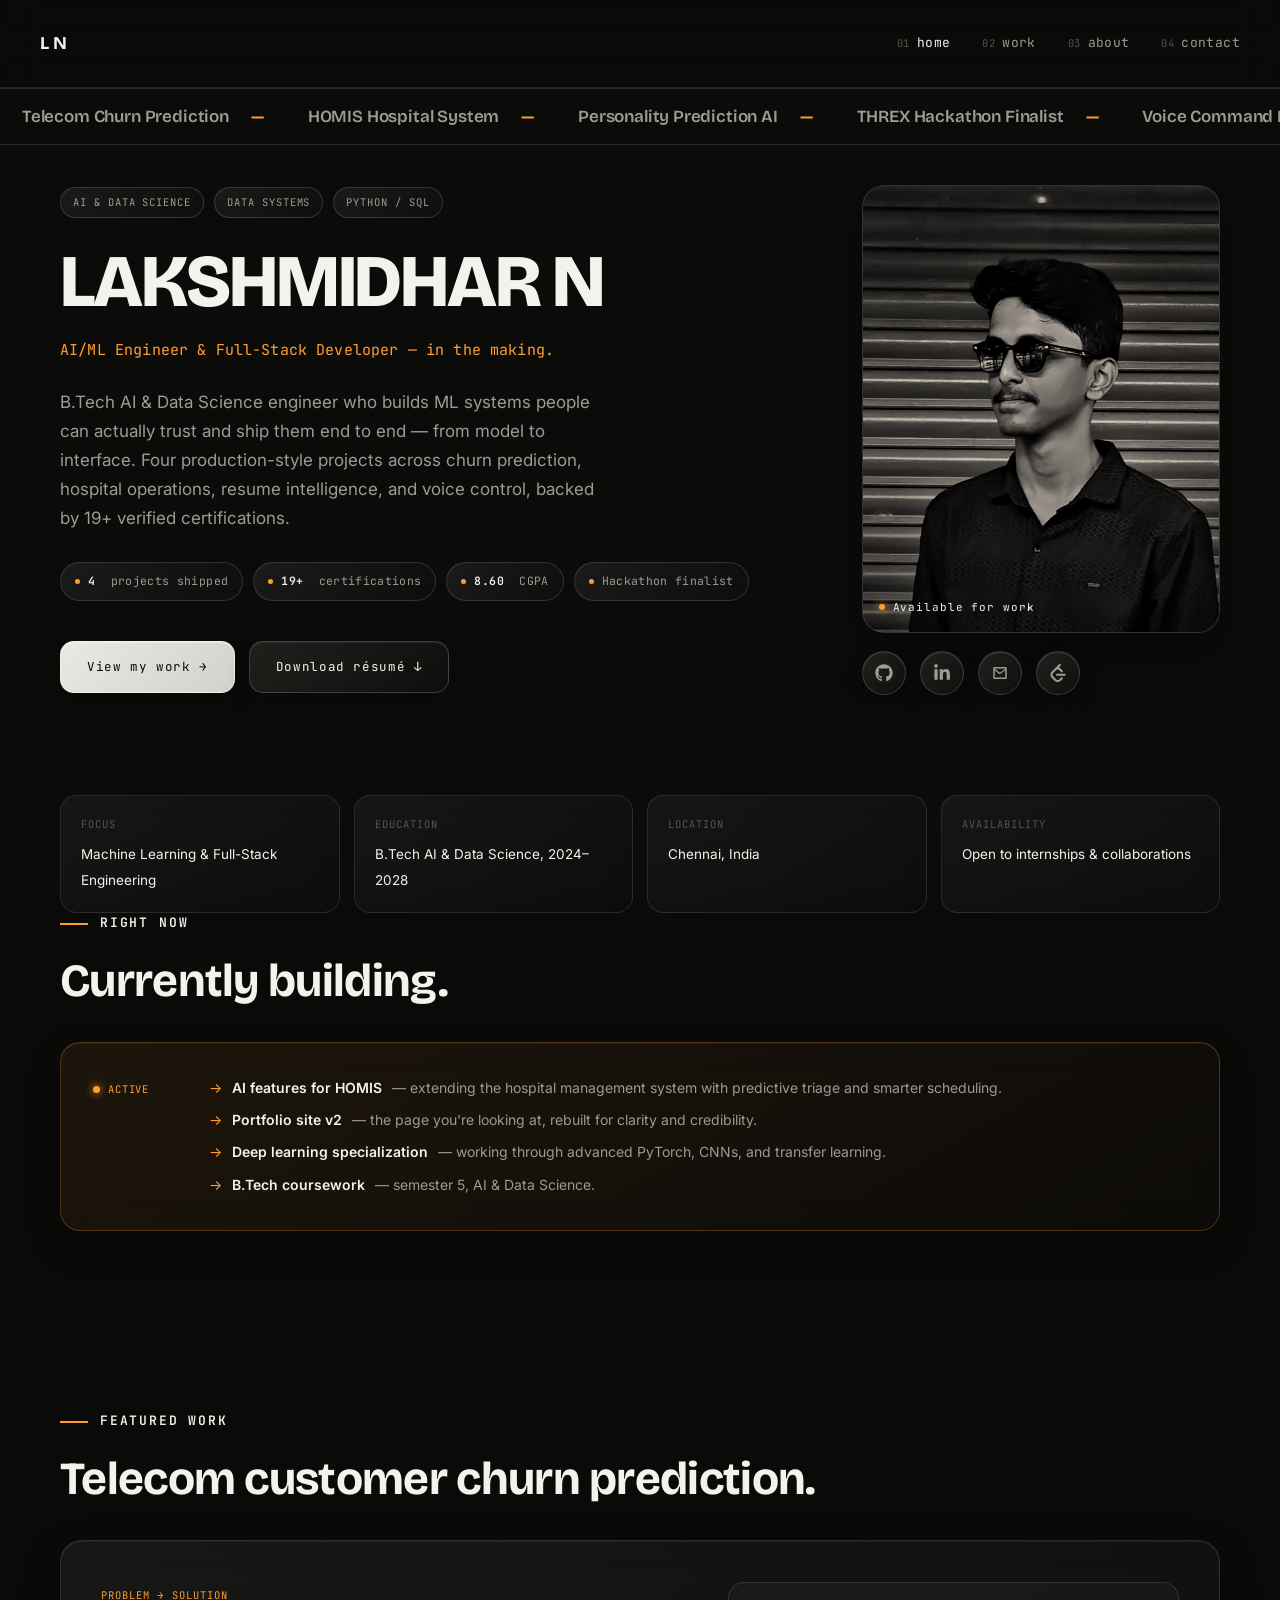
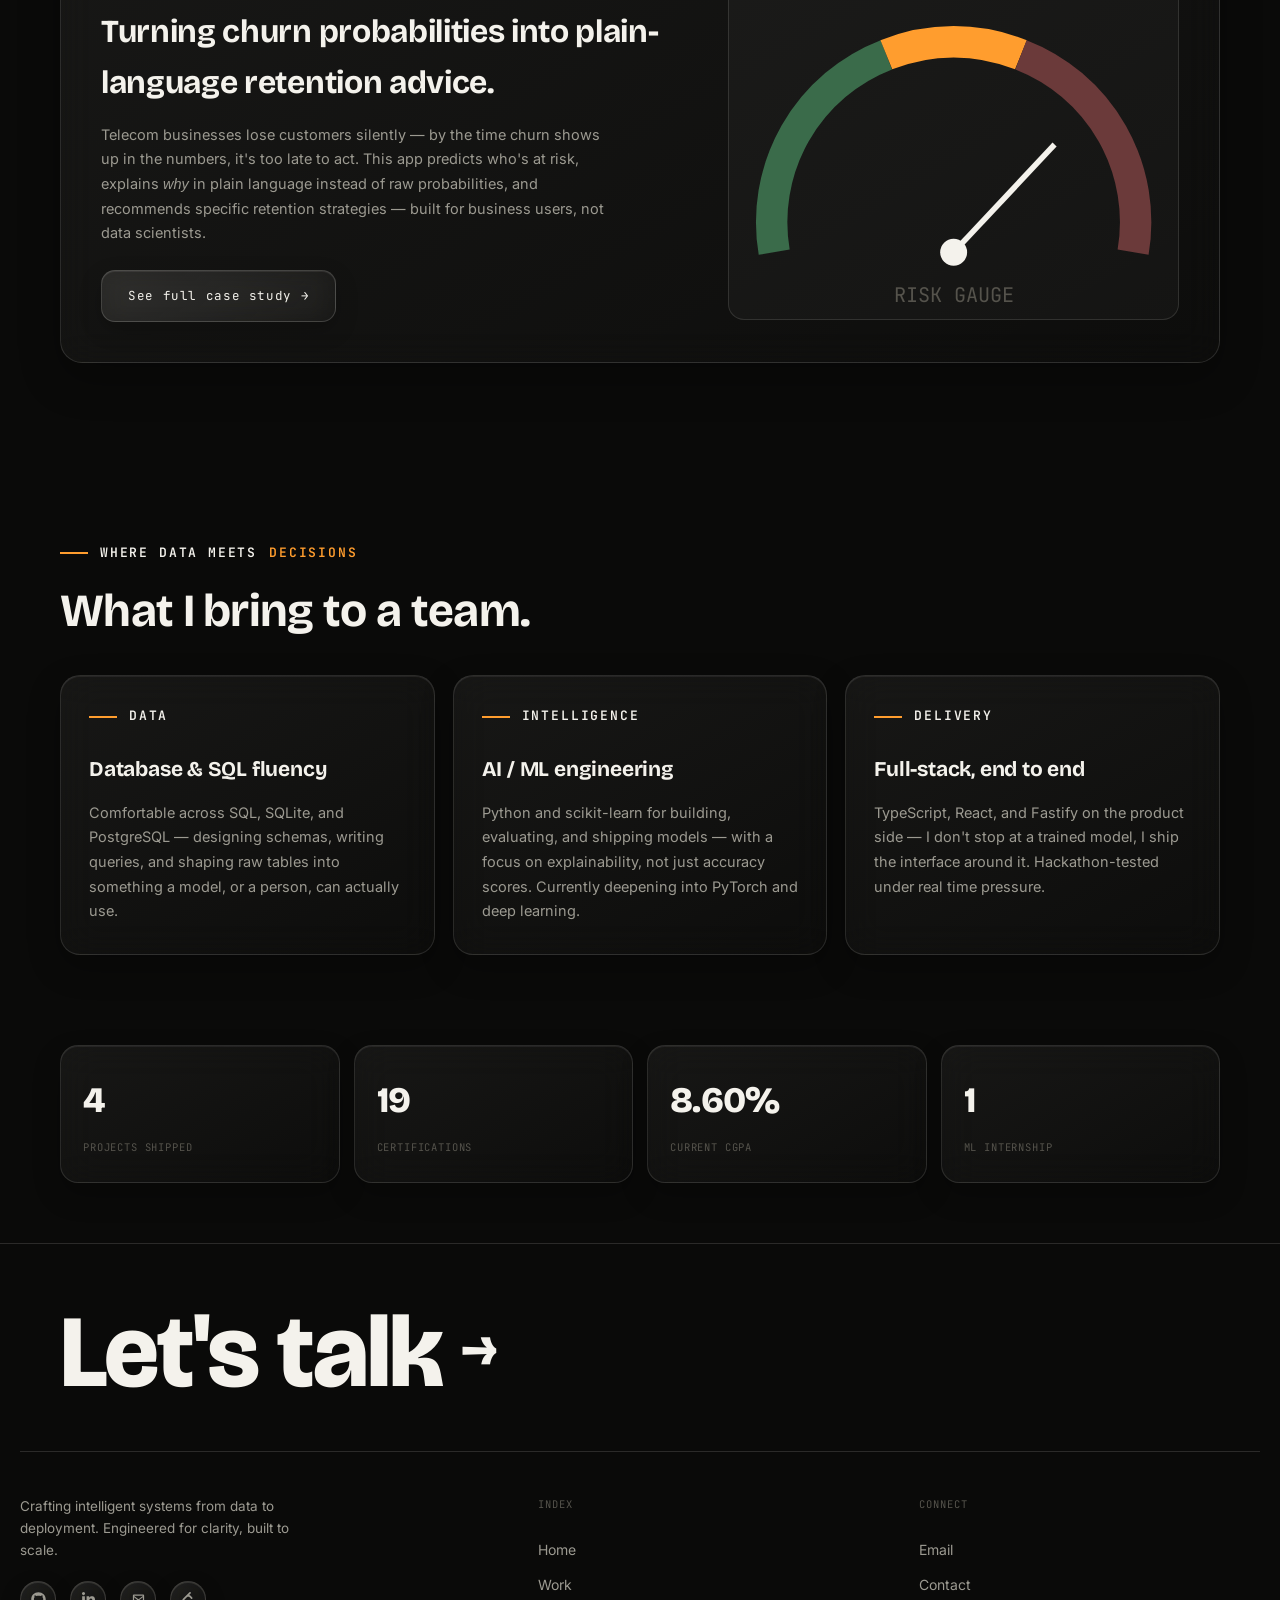
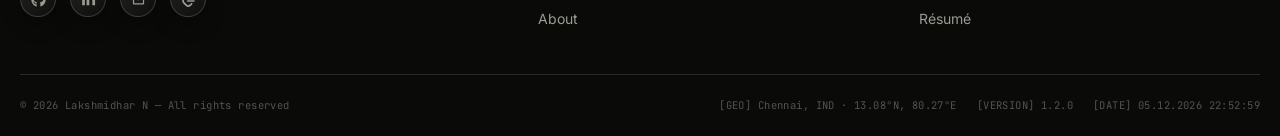
==== commit 9bad63c7: "Professional redesign: case studies, categorized certs, form validation, SEO/OG" ====
--- a/index.html
+++ b/index.html
@@ -5,8 +5,26 @@
 <meta name="viewport" content="width=device-width, initial-scale=1.0" />
 <meta name="theme-color" content="#0a0a09" />
 <meta name="color-scheme" content="dark" />
-<title>LAKSHMIDHAR N</title>
-<meta name="description" content="AI &amp; Data Science student building intelligent systems, data pipelines, and full-stack ML products." />
+<title>Lakshmidhar N — AI/DS Engineer &amp; Full-Stack Developer</title>
+<meta name="description" content="Portfolio of Lakshmidhar N, a B.Tech AI &amp; Data Science engineer building explainable ML systems, full-stack platforms, and NLP tools. Telecom churn prediction, hospital management systems, and more." />
+<link rel="canonical" href="https://laksh-folio.vercel.app/index.html" />
+
+<!-- Open Graph -->
+<meta property="og:type" content="website" />
+<meta property="og:url" content="https://laksh-folio.vercel.app/index.html" />
+<meta property="og:title" content="Lakshmidhar N — AI/ML Engineer &amp; Full-Stack Developer" />
+<meta property="og:description" content="Portfolio of Lakshmidhar N, a B.Tech AI &amp; Data Science engineer building explainable ML systems, full-stack platforms, and NLP tools. Telecom churn prediction, hospital management systems, and more." />
+<meta property="og:image" content="https://laksh-folio.vercel.app/assets/og-image.png" />
+<meta property="og:image:width" content="1200" />
+<meta property="og:image:height" content="630" />
+<meta property="og:locale" content="en_US" />
+
+<!-- Twitter -->
+<meta name="twitter:card" content="summary_large_image" />
+<meta name="twitter:title" content="Lakshmidhar N — AI/ML Engineer &amp; Full-Stack Developer" />
+<meta name="twitter:description" content="Portfolio of Lakshmidhar N, a B.Tech AI &amp; Data Science engineer building explainable ML systems, full-stack platforms, and NLP tools. Telecom churn prediction, hospital management systems, and more." />
+<meta name="twitter:image" content="https://laksh-folio.vercel.app/assets/og-image.png" />
+
 <link rel="icon" href="assets/favicon.ico" sizes="any" />
 <link rel="icon" type="image/png" sizes="32x32" href="assets/favicon-32.png" />
 <link rel="icon" type="image/png" sizes="16x16" href="assets/favicon-16.png" />
@@ -21,17 +39,14 @@
 
 <div id="progress"></div>
 
-<!-- PRELOADER -->
 <div id="preloader">
   <div class="pre-row">
-    <span class="pre-label mono">LAKSHMIDHAR N</span>
-    <span class="pre-label mono" id="preStatus">LOADING</span>
+    <span class="pre-label mono">LAKSHMIDHAR N — PORTFOLIO</span>
+    <span class="pre-label mono">LOADING</span>
   </div>
   <div class="pre-count mono" id="preCount">000</div>
   <div class="pre-bar" id="preBar"></div>
 </div>
-
-<!-- NAV -->
 <nav>
   <a href="index.html" class="nav-logo">L N</a>
   <div class="nav-links-inline mono" aria-label="Primary">
@@ -45,8 +60,6 @@
     <span class="bars"><span></span><span></span><span></span></span>
   </button>
 </nav>
-
-<!-- MENU OVERLAY -->
 <div id="menuOverlay">
   <nav class="menu-links" aria-label="Primary">
     <a href="index.html"><span class="midx">01</span>Home</a>
@@ -66,24 +79,9 @@
     </span>
   </div>
 </div>
-
-<!-- MARQUEE -->
 <div class="marquee-wrap">
   <div class="marquee-track">
-    <span>Telecom Churn Prediction</span>
-    <span>HOMIS Hospital System</span>
-    <span>Personality Prediction AI</span>
-    <span>THREX Hackathon Pre-Finalist</span>
-    <span>Voice Command Model</span>
-    <span>B.Tech AI &amp; Data Science</span>
-    <span>8.60 CGPA</span>
-    <span>Telecom Churn Prediction</span>
-    <span>HOMIS Hospital System</span>
-    <span>Personality Prediction AI</span>
-    <span>THREX Hackathon Pre-Finalist</span>
-    <span>Voice Command Model</span>
-    <span>B.Tech AI &amp; Data Science</span>
-    <span>8.60 CGPA</span>
+    <span>Telecom Churn Prediction</span><span>HOMIS Hospital System</span><span>Personality Prediction AI</span><span>THREX Hackathon Finalist</span><span>Voice Command Model</span><span>B.Tech AI &amp; Data Science</span><span>8.60 CGPA</span><span>Telecom Churn Prediction</span><span>HOMIS Hospital System</span><span>Personality Prediction AI</span><span>THREX Hackathon Finalist</span><span>Voice Command Model</span><span>B.Tech AI &amp; Data Science</span><span>8.60 CGPA</span>
   </div>
 </div>
 
@@ -97,11 +95,19 @@
         <span class="tag">PYTHON / SQL</span>
       </div>
       <h1 class="hero-name" data-decode="LAKSHMIDHAR N"></h1>
-      <p class="hero-tag mono">Building systems that learn, explain &amp; decide.</p>
-      <p class="lede">B.Tech AI &amp; Data Science student turning raw data into models people can actually trust — from churn prediction to hospital platforms to resume intelligence.</p>
+      <p class="hero-tag mono">AI/ML Engineer &amp; Full-Stack Developer — in the making.</p>
+      <p class="lede">B.Tech AI &amp; Data Science engineer who builds ML systems people can actually trust and ship them end to end — from model to interface. Four production-style projects across churn prediction, hospital operations, resume intelligence, and voice control, backed by 19+ verified certifications.</p>
+
+      <div class="cred-strip">
+        <span class="cred-chip"><span class="dot"></span><strong>4</strong>&nbsp;projects shipped</span>
+        <span class="cred-chip"><span class="dot"></span><strong>19+</strong>&nbsp;certifications</span>
+        <span class="cred-chip"><span class="dot"></span><strong>8.60</strong>&nbsp;CGPA</span>
+        <span class="cred-chip"><span class="dot"></span>Hackathon finalist</span>
+      </div>
+
       <div class="btn-row">
-        <a href="work.html" class="btn btn-primary" data-cursor="VIEW">Enter Oeuvre →</a>
-        <a href="./Resume.pdf" class="btn btn-ghost" data-cursor="GET" download>Download Dossier ↓</a>
+        <a href="work.html" class="btn btn-primary" data-cursor="VIEW">View my work →</a>
+        <a href="./Resume.pdf" class="btn btn-ghost" data-cursor="GET" download>Download résumé ↓</a>
       </div>
     </div>
     <div class="hero-portrait-col">
@@ -109,36 +115,105 @@
         <img src="assets/profile.jpg" alt="Portrait of Lakshmidhar N" />
         <span class="hero-portrait-tag mono"><span class="dot"></span>Available for work</span>
       </div>
-      <div class="icon-row hero-social">
-        <a class="icon-btn" href="https://github.com/lakshmidharn2007-code" target="_blank" rel="noopener" aria-label="GitHub"><svg viewBox="0 0 496 512" aria-hidden="true"><path d="M165.9 397.4c0 2-2.3 3.6-5.2 3.6-3.3.3-5.6-1.3-5.6-3.6 0-2 2.3-3.6 5.2-3.6 3-.3 5.6 1.3 5.6 3.6zm-31.1-4.5c-.7 2 1.3 4.3 4.3 4.9 2.6 1 5.6 0 6.2-2s-1.3-4.3-4.3-5.2c-2.6-.7-5.5.3-6.2 2.3zm44.2-1.7c-2.9.7-4.9 2.6-4.6 4.9.3 2 2.9 3.3 5.9 2.6 2.9-.7 4.9-2.6 4.6-4.6-.3-1.9-3-3.2-5.9-2.9zM244.8 8C106.1 8 0 113.3 0 252c0 110.9 69.8 205.8 169.5 239.2 12.8 2.3 17.3-5.6 17.3-12.1 0-6.2-.3-40.4-.3-61.4 0 0-70 15-84.7-29.8 0 0-11.4-29.1-27.8-36.6 0 0-22.9-15.7 1.6-15.4 0 0 24.9 2 38.6 25.8 21.9 38.6 58.6 27.5 72.9 20.9 2.3-16 8.8-27.1 16-33.7-55.9-6.2-112.3-14.3-112.3-110.5 0-27.5 7.6-41.3 23.6-58.9-2.6-6.5-11.1-33.3 2.6-67.9 20.9-6.5 69 27 69 27 20-5.6 41.5-8.5 62.8-8.5 21.3 0 42.8 2.9 62.8 8.5 0 0 48.1-33.6 69-27 13.7 34.7 5.2 61.4 2.6 67.9 16 17.7 25.8 31.5 25.8 58.9 0 96.5-58.9 104.2-114.8 110.5 9.2 7.9 17 22.9 17 46.4 0 33.7-.3 75.4-.3 83.6 0 6.5 4.6 14.4 17.3 12.1C428.2 457.8 496 362.9 496 252 496 113.3 383.5 8 244.8 8z"/></svg></a>
-        <a class="icon-btn" href="https://www.linkedin.com/in/lakshmidharn-231107u/" target="_blank" rel="noopener" aria-label="LinkedIn"><svg viewBox="0 0 448 512" aria-hidden="true"><path d="M100.28 448H7.4V148.9h92.88zM53.79 108.1C24.09 108.1 0 83.5 0 53.8a53.79 53.79 0 0 1 107.58 0c0 29.7-24.1 54.3-53.79 54.3zM447.9 448h-92.68V302.4c0-34.7-.7-79.2-48.29-79.2-48.29 0-55.69 37.7-55.69 76.7V448h-92.78V148.9h89.08v40.8h1.3c12.4-23.5 42.69-48.3 87.88-48.3 94 0 111.28 61.9 111.28 142.3V448z"/></svg></a>
-        <a class="icon-btn" href="mailto:lakshmidhar2007@gmail.com" aria-label="Email"><svg viewBox="0 0 24 24" aria-hidden="true"><path d="M3 5.5A1.5 1.5 0 0 1 4.5 4h15A1.5 1.5 0 0 1 21 5.5v13a1.5 1.5 0 0 1-1.5 1.5h-15A1.5 1.5 0 0 1 3 18.5v-13Zm2 .35v.5l6.4 4.9a1 1 0 0 0 1.2 0L19 6.35v-.5H5Zm14 2.4-5.85 4.48a2.5 2.5 0 0 1-3.05 0L5 8.25V18h14V8.25Z"/></svg></a>
-        <a class="icon-btn" href="https://leetcode.com/u/lakshmidhar_23/" target="_blank" rel="noopener" aria-label="LeetCode"><svg viewBox="0 0 24 24" aria-hidden="true"><path d="M16.102 17.93l-2.697 2.607c-.466.467-1.111.662-1.823.662s-1.357-.195-1.824-.662l-4.332-4.363c-.467-.467-.702-1.15-.702-1.863s.235-1.357.702-1.824l4.319-4.38c.467-.467 1.125-.645 1.837-.645s1.357.195 1.823.662l2.697 2.606c.514.515 1.365.497 1.9-.038.535-.536.553-1.387.039-1.901l-2.609-2.636a5.055 5.055 0 0 0-2.445-1.337l2.467-2.503c.516-.514.498-1.366-.037-1.901-.535-.535-1.387-.552-1.902-.038l-10.1 10.101c-.981.982-1.494 2.337-1.494 3.835 0 1.498.513 2.895 1.494 3.875l4.347 4.361c.981.979 2.337 1.452 3.834 1.452s2.853-.512 3.835-1.494l2.609-2.637c.514-.514.496-1.366-.039-1.901-.535-.535-1.386-.553-1.9-.039zM20.811 13.01H10.666c-.702 0-1.27.57-1.27 1.318 0 .698.568 1.317 1.27 1.317h10.145c.703 0 1.315-.619 1.315-1.317 0-.748-.612-1.318-1.315-1.318z"/></svg></a>
-      </div>
-    </div>
-  </div>
-</section>
-
-<!-- IDENTITY -->
+      <div class="icon-row">
+      <a class="icon-btn" href="https://github.com/lakshmidharn2007-code" target="_blank" rel="noopener" aria-label="GitHub"><svg viewBox="0 0 496 512" aria-hidden="true"><path d="M165.9 397.4c0 2-2.3 3.6-5.2 3.6-3.3.3-5.6-1.3-5.6-3.6 0-2 2.3-3.6 5.2-3.6 3-.3 5.6 1.3 5.6 3.6zm-31.1-4.5c-.7 2 1.3 4.3 4.3 4.9 2.6 1 5.6 0 6.2-2s-1.3-4.3-4.3-5.2c-2.6-.7-5.5.3-6.2 2.3zm44.2-1.7c-2.9.7-4.9 2.6-4.6 4.9.3 2 2.9 3.3 5.9 2.6 2.9-.7 4.9-2.6 4.6-4.6-.3-1.9-3-3.2-5.9-2.9zM244.8 8C106.1 8 0 113.3 0 252c0 110.9 69.8 205.8 169.5 239.2 12.8 2.3 17.3-5.6 17.3-12.1 0-6.2-.3-40.4-.3-61.4 0 0-70 15-84.7-29.8 0 0-11.4-29.1-27.8-36.6 0 0-22.9-15.7 1.6-15.4 0 0 24.9 2 38.6 25.8 21.9 38.6 58.6 27.5 72.9 20.9 2.3-16 8.8-27.1 16-33.7-55.9-6.2-112.3-14.3-112.3-110.5 0-27.5 7.6-41.3 23.6-58.9-2.6-6.5-11.1-33.3 2.6-67.9 20.9-6.5 69 27 69 27 20-5.6 41.5-8.5 62.8-8.5 21.3 0 42.8 2.9 62.8 8.5 0 0 48.1-33.6 69-27 13.7 34.7 5.2 61.4 2.6 67.9 16 17.7 25.8 31.5 25.8 58.9 0 96.5-58.9 104.2-114.8 110.5 9.2 7.9 17 22.9 17 46.4 0 33.7-.3 75.4-.3 83.6 0 6.5 4.6 14.4 17.3 12.1C428.2 457.8 496 362.9 496 252 496 113.3 383.5 8 244.8 8z"/></svg></a>
+      <a class="icon-btn" href="https://www.linkedin.com/in/lakshmidharn-231107u/" target="_blank" rel="noopener" aria-label="LinkedIn"><svg viewBox="0 0 448 512" aria-hidden="true"><path d="M100.28 448H7.4V148.9h92.88zM53.79 108.1C24.09 108.1 0 83.5 0 53.8a53.79 53.79 0 0 1 107.58 0c0 29.7-24.1 54.3-53.79 54.3zM447.9 448h-92.68V302.4c0-34.7-.7-79.2-48.29-79.2-48.29 0-55.69 37.7-55.69 76.7V448h-92.78V148.9h89.08v40.8h1.3c12.4-23.5 42.69-48.3 87.88-48.3 94 0 111.28 61.9 111.28 142.3V448z"/></svg></a>
+      <a class="icon-btn" href="mailto:lakshmidhar2007@gmail.com" aria-label="Email"><svg viewBox="0 0 24 24" aria-hidden="true"><path d="M3 5.5A1.5 1.5 0 0 1 4.5 4h15A1.5 1.5 0 0 1 21 5.5v13a1.5 1.5 0 0 1-1.5 1.5h-15A1.5 1.5 0 0 1 3 18.5v-13Zm2 .35v.5l6.4 4.9a1 1 0 0 0 1.2 0L19 6.35v-.5H5Zm14 2.4-5.85 4.48a2.5 2.5 0 0 1-3.05 0L5 8.25V18h14V8.25Z"/></svg></a>
+      <a class="icon-btn" href="https://leetcode.com/u/lakshmidhar_23/" target="_blank" rel="noopener" aria-label="LeetCode"><svg viewBox="0 0 24 24" aria-hidden="true"><path d="M16.102 17.93l-2.697 2.607c-.466.467-1.111.662-1.823.662s-1.357-.195-1.824-.662l-4.332-4.363c-.467-.467-.702-1.15-.702-1.863s.235-1.357.702-1.824l4.319-4.38c.467-.467 1.125-.645 1.837-.645s1.357.195 1.823.662l2.697 2.606c.514.515 1.365.497 1.9-.038.535-.536.553-1.387.039-1.901l-2.609-2.636a5.055 5.055 0 0 0-2.445-1.337l2.467-2.503c.516-.514.498-1.366-.037-1.901-.535-.535-1.387-.552-1.902-.038l-10.1 10.101c-.981.982-1.494 2.337-1.494 3.835 0 1.498.513 2.895 1.494 3.875l4.347 4.361c.981.979 2.337 1.452 3.834 1.452s2.853-.512 3.835-1.494l2.609-2.637c.514-.514.496-1.366-.039-1.901-.535-.535-1.386-.553-1.9-.039zM20.811 13.01H10.666c-.702 0-1.27.57-1.27 1.318 0 .698.568 1.317 1.27 1.317h10.145c.703 0 1.315-.619 1.315-1.317 0-.748-.612-1.318-1.315-1.318z"/></svg></a>
+    </div>
+    </div>
+  </div>
+</section>
+
+<!-- QUICK INFO -->
+<section style="padding-top:0; padding-bottom:0;">
+  <div class="wrap reveal">
+    <div class="quick-info">
+      <div class="quick-info-item">
+        <span class="glabel mono">FOCUS</span>
+        <span>Machine Learning &amp; Full-Stack Engineering</span>
+      </div>
+      <div class="quick-info-item">
+        <span class="glabel mono">EDUCATION</span>
+        <span>B.Tech AI &amp; Data Science, 2024–2028</span>
+      </div>
+      <div class="quick-info-item">
+        <span class="glabel mono">LOCATION</span>
+        <span>Chennai, India</span>
+      </div>
+      <div class="quick-info-item">
+        <span class="glabel mono">AVAILABILITY</span>
+        <span>Open to internships &amp; collaborations</span>
+      </div>
+    </div>
+  </div>
+</section>
+
+<!-- CURRENTLY BUILDING -->
+<section class="building-section">
+  <div class="wrap reveal">
+    <span class="eyebrow">Right now</span>
+    <h2 class="section-title" style="margin-bottom:36px;">Currently building.</h2>
+    <div class="building-card">
+      <div class="building-badge"><span class="dot"></span>ACTIVE</div>
+      <ul class="building-list">
+        <li><strong>AI features for HOMIS</strong> — extending the hospital management system with predictive triage and smarter scheduling.</li>
+        <li><strong>Portfolio site v2</strong> — the page you're looking at, rebuilt for clarity and credibility.</li>
+        <li><strong>Deep learning specialization</strong> — working through advanced PyTorch, CNNs, and transfer learning.</li>
+        <li><strong>B.Tech coursework</strong> — semester 5, AI &amp; Data Science.</li>
+      </ul>
+    </div>
+  </div>
+</section>
+
+<!-- FEATURED PROJECT -->
+<section>
+  <div class="wrap reveal">
+    <span class="eyebrow">Featured work</span>
+    <h2 class="section-title" style="margin-bottom:36px;">Telecom customer churn prediction.</h2>
+    <div class="featured-card">
+      <div>
+        <span class="featured-eyebrow mono">PROBLEM → SOLUTION</span>
+        <h3>Turning churn probabilities into plain-language retention advice.</h3>
+        <p>Telecom businesses lose customers silently — by the time churn shows up in the numbers, it's too late to act. This app predicts who's at risk, explains <em>why</em> in plain language instead of raw probabilities, and recommends specific retention strategies — built for business users, not data scientists.</p>
+        <div class="btn-row" style="margin-top:24px;">
+          <a href="work.html" class="btn btn-ghost" data-cursor="VIEW">See full case study →</a>
+        </div>
+      </div>
+      <div class="featured-visual">
+        <svg viewBox="0 0 200 150" preserveAspectRatio="xMidYMid meet">
+          <path d="M20,120 A80,80 0 0,1 70,32" fill="none" stroke="#3a6b4a" stroke-width="14"/>
+          <path d="M70,32 A80,80 0 0,1 130,32" fill="none" style="stroke:var(--signal)" stroke-width="14"/>
+          <path d="M130,32 A80,80 0 0,1 180,120" fill="none" stroke="#6b3a3a" stroke-width="14"/>
+          <line x1="100" y1="120" x2="145" y2="72" style="stroke:var(--ink)" stroke-width="2.5"/>
+          <circle cx="100" cy="120" r="6" style="fill:var(--ink)"/>
+          <text x="100" y="142" text-anchor="middle" font-family="JetBrains Mono" font-size="9" fill="var(--ink-faint)">RISK GAUGE</text>
+        </svg>
+      </div>
+    </div>
+  </div>
+</section>
+
+<!-- WHAT I BRING -->
 <section id="identity">
   <div class="wrap reveal">
     <span class="eyebrow">Where data meets <em>decisions</em></span>
-    <h2 class="section-title">Three things I actually care about when I build.</h2>
+    <h2 class="section-title">What I bring to a team.</h2>
     <div class="pillars" style="margin-top:40px;">
       <div class="pillar">
         <span class="eyebrow">Data</span>
         <h3>Database &amp; SQL fluency</h3>
-        <p>Comfortable across SQL and SQLite — designing schemas, writing queries, and shaping raw tables into something a model (or a human) can actually use.</p>
+        <p>Comfortable across SQL, SQLite, and PostgreSQL — designing schemas, writing queries, and shaping raw tables into something a model, or a person, can actually use.</p>
       </div>
       <div class="pillar">
         <span class="eyebrow">Intelligence</span>
-        <h3>AI / data science native</h3>
-        <p>Python and scikit-learn for building, evaluating, and shipping models — with a focus on explainability, not just accuracy scores.</p>
+        <h3>AI / ML engineering</h3>
+        <p>Python and scikit-learn for building, evaluating, and shipping models — with a focus on explainability, not just accuracy scores. Currently deepening into PyTorch and deep learning.</p>
       </div>
       <div class="pillar">
-        <span class="eyebrow">Problem solving</span>
-        <h3>Hackathon-tested</h3>
-        <p>National-level THREX Hackathon pre-finalist. Built CV/NLP-based AI systems under real time pressure, in a team, end to end.</p>
+        <span class="eyebrow">Delivery</span>
+        <h3>Full-stack, end to end</h3>
+        <p>TypeScript, React, and Fastify on the product side — I don't stop at a trained model, I ship the interface around it. Hackathon-tested under real time pressure.</p>
       </div>
     </div>
   </div>
@@ -149,12 +224,12 @@
   <div class="wrap reveal">
     <div class="stats-row">
       <div class="stat-box">
-        <span class="stat-num" data-target="3">0</span>
+        <span class="stat-num" data-target="4">0</span>
         <span class="stat-label">PROJECTS SHIPPED</span>
       </div>
       <div class="stat-box">
-        <span class="stat-num" data-target="5">0</span>
-        <span class="stat-label">PORTALS BUILT</span>
+        <span class="stat-num" data-target="19">0</span>
+        <span class="stat-label">CERTIFICATIONS</span>
       </div>
       <div class="stat-box">
         <span class="stat-num" data-suffix="%">8.60</span>
@@ -162,12 +237,8 @@
       </div>
       <div class="stat-box">
         <span class="stat-num" data-target="1">0</span>
-        <span class="stat-label">INTERNSHIP</span>
-      </div>
-    </div>
-    <div class="status-line">
-      <span class="dot"></span>
-      <span><strong>Currently building:</strong> Portfolio site v2 · AI features in HOMIS · B.Tech semester 5 coursework</span>
+        <span class="stat-label">ML INTERNSHIP</span>
+      </div>
     </div>
   </div>
 </section>
@@ -206,7 +277,7 @@
     <span id="copyYear">© 2026 Lakshmidhar N — All rights reserved</span>
     <span class="sys-info mono">
       <span>[GEO] Chennai, IND &middot; 13.08&deg;N, 80.27&deg;E</span>
-      <span>[VERSION] 1.1.0</span>
+      <span>[VERSION] 1.2.0</span>
       <span class="liveClock">[DATE] &mdash;</span>
     </span>
   </div>
@@ -216,4 +287,4 @@
 
 <script src="js/main.js"></script>
 </body>
-</html>+</html>
--- a/css/style.css
+++ b/css/style.css
@@ -233,16 +233,27 @@
 #menuOverlay{
   position: fixed; inset:0;
   z-index: 650;
-  background: linear-gradient(160deg, rgba(10,10,9,.88), rgba(19,19,17,.88));
+  background: linear-gradient(160deg, rgba(10,10,9,.94), rgba(19,19,17,.94));
   backdrop-filter: blur(28px) saturate(160%);
   -webkit-backdrop-filter: blur(28px) saturate(160%);
-  display:flex; flex-direction:column; justify-content:space-between;
-  padding: 130px 40px 50px;
-  clip-path: inset(0 0 100% 0);
-  transition: clip-path .6s var(--ease);
-}
-#menuOverlay.open{ clip-path: inset(0 0 0% 0); }
-.menu-links{ display:flex; flex-direction:column; gap: 6px; }
+  display:flex; flex-direction:column;
+  justify-content:center;
+  align-items:flex-start;
+  gap: 60px;
+  overflow-y: auto;
+  -webkit-overflow-scrolling: touch;
+  padding: 100px 40px 40px;
+  opacity: 0;
+  visibility: hidden;
+  pointer-events: none;
+  transition: opacity .4s var(--ease), visibility .4s var(--ease);
+}
+#menuOverlay.open{
+  opacity: 1;
+  visibility: visible;
+  pointer-events: auto;
+}
+.menu-links{ display:flex; flex-direction:column; gap: 6px; flex-shrink:0; width:100%; }
 .menu-links a{
   font-family: var(--display);
   font-weight: 700;
@@ -251,6 +262,7 @@
   color: var(--ink);
   display:flex; align-items:center; gap: 18px;
   opacity: 0;
+  flex: none;
   transform: translateY(24px);
   transition: opacity .5s var(--ease), transform .5s var(--ease), color .25s;
 }
@@ -267,6 +279,8 @@
   display:flex; justify-content:space-between; flex-wrap:wrap; gap: 16px;
   font-family: var(--mono); font-size: 11.5px; color: var(--ink-dim);
   letter-spacing: .04em;
+  width: 100%;
+  flex-shrink:0;
 }
 .menu-foot a:hover{ color: var(--signal); }
 .menu-foot .msoc{ display:flex; gap:20px; }
@@ -891,7 +905,188 @@
 .reveal{ opacity:0; transform: translateY(26px); transition: opacity .8s var(--ease), transform .8s var(--ease); }
 .reveal.in{ opacity:1; transform: translateY(0); }
 
-/* --------------------------------------------------- misc -------------------------------------------- */
+/* ------------------------------------------------- credibility strip ------------------------------------------ */
+.cred-strip{ display:flex; flex-wrap:wrap; gap: 10px; margin-top: 30px; }
+.cred-chip{
+  display:flex; align-items:center; gap:8px;
+  font-family: var(--mono); font-size: 11.5px; letter-spacing:.03em;
+  color: var(--ink-dim);
+  padding: 9px 14px;
+  border-radius: 100px;
+  background: linear-gradient(135deg, rgba(244,242,236,.07), rgba(244,242,236,.015));
+  border: 1px solid rgba(244,242,236,.14);
+  backdrop-filter: blur(10px);
+  -webkit-backdrop-filter: blur(10px);
+}
+.cred-chip strong{ color: var(--ink); font-weight:600; }
+.cred-chip .dot{ width:5px; height:5px; border-radius:50%; background: var(--signal); flex-shrink:0; }
+
+/* ------------------------------------------------- currently building ------------------------------------------ */
+.building-section{ padding-top:0; }
+.building-card{
+  display:grid;
+  grid-template-columns: 90px 1fr;
+  gap: 26px;
+  align-items:flex-start;
+  padding: 34px 32px;
+  border-radius: 20px;
+  background: linear-gradient(150deg, rgba(255,157,46,.08), rgba(255,157,46,.015));
+  border: 1px solid rgba(255,157,46,.25);
+  backdrop-filter: blur(18px) saturate(150%);
+  -webkit-backdrop-filter: blur(18px) saturate(150%);
+  box-shadow: 0 14px 34px rgba(0,0,0,.26), inset 0 1px 0 rgba(244,242,236,.06);
+}
+.building-badge{
+  display:flex; align-items:center; gap:8px;
+  font-family: var(--mono); font-size: 10.5px; letter-spacing:.08em; color: var(--signal);
+  padding-top: 4px;
+}
+.building-badge .dot{ width:7px; height:7px; border-radius:50%; background: var(--signal); box-shadow:0 0 8px var(--signal); animation: pulse 1.8s ease-in-out infinite; flex-shrink:0; }
+.building-list{ display:flex; flex-direction:column; gap:10px; }
+.building-list li{ list-style:none; display:flex; gap:10px; font-size:14px; color: var(--ink-dim); line-height:1.6; }
+.building-list li strong{ color: var(--ink); font-weight:600; }
+.building-list li::before{ content:"→"; color: var(--signal); flex-shrink:0; }
+
+/* ------------------------------------------------- featured project ------------------------------------------ */
+.featured-card{
+  display:grid;
+  grid-template-columns: 1.3fr 1fr;
+  gap: 40px;
+  align-items:center;
+  padding: 40px;
+  border-radius: 22px;
+  background: linear-gradient(150deg, rgba(244,242,236,.06), rgba(244,242,236,.015));
+  border: 1px solid rgba(244,242,236,.13);
+  backdrop-filter: blur(18px) saturate(150%);
+  -webkit-backdrop-filter: blur(18px) saturate(150%);
+  box-shadow: 0 16px 40px rgba(0,0,0,.28), inset 0 1px 0 rgba(244,242,236,.06);
+}
+.featured-eyebrow{ font-family:var(--mono); font-size:10.5px; letter-spacing:.1em; color:var(--signal); margin-bottom:14px; }
+.featured-card h3{ font-family:var(--display); font-weight:700; font-size:clamp(22px,2.6vw,32px); margin-bottom:14px; letter-spacing:-.01em; }
+.featured-card p{ color:var(--ink-dim); font-size:14.5px; line-height:1.7; max-width:520px; }
+.featured-visual{ aspect-ratio:4/3; border-radius:16px; border:1px solid rgba(244,242,236,.12); background:rgba(244,242,236,.03); overflow:hidden; }
+.featured-visual svg{ width:100%; height:100%; display:block; }
+
+/* ------------------------------------------------- quick info panel ------------------------------------------ */
+.quick-info{
+  margin-top:60px;
+  display:grid;
+  grid-template-columns: repeat(4, 1fr);
+  gap: 14px;
+}
+.quick-info-item{
+  padding: 20px 20px;
+  border-radius: 16px;
+  background: linear-gradient(150deg, rgba(244,242,236,.05), rgba(244,242,236,.012));
+  border: 1px solid rgba(244,242,236,.11);
+  backdrop-filter: blur(14px) saturate(150%);
+  -webkit-backdrop-filter: blur(14px) saturate(150%);
+}
+.quick-info-item .glabel{ margin-bottom:8px; }
+.quick-info-item span:last-child{ font-size:13.5px; color:var(--ink); }
+.quick-info-item a{ color: var(--ink); transition: color .18s; }
+.quick-info-item a:hover{ color: var(--signal); }
+
+/* ------------------------------------------------- case study grid ------------------------------------------ */
+.cs-grid{
+  display:grid;
+  grid-template-columns: repeat(2, 1fr);
+  gap: 14px;
+  margin: 18px 0 20px;
+}
+.cs-block{
+  padding: 16px 18px;
+  border-radius: 12px;
+  background: rgba(244,242,236,.03);
+  border: 1px solid rgba(244,242,236,.1);
+}
+.cs-block .glabel{ margin-bottom:8px; color: var(--signal); }
+.cs-block p{ font-size:13px; color:var(--ink-dim); line-height:1.6; }
+
+/* ------------------------------------------------- categorized certs ------------------------------------------ */
+.cert-group{ margin-bottom: 44px; }
+.cert-group:last-child{ margin-bottom:0; }
+.cert-group-title{
+  font-family: var(--mono); font-size: 11px; letter-spacing:.1em; color: var(--ink-faint);
+  text-transform:uppercase;
+  margin-bottom: 16px;
+  padding-bottom:10px;
+  border-bottom: 1px solid var(--line);
+}
+.cert-card-grid{ display:flex; flex-wrap:wrap; gap: 16px; }
+.cert-card-grid .cert-card{ scroll-snap-align:none; }
+
+/* ------------------------------------------------- story / proof links ------------------------------------------ */
+.story-block{ max-width: 720px; margin-bottom: 50px; }
+.story-block p{ font-size:15.5px; color:var(--ink-dim); line-height:1.8; margin-bottom:16px; }
+.story-block p:last-child{ margin-bottom:0; }
+.proof-links{ display:flex; flex-wrap:wrap; gap:12px; margin-top:26px; }
+.proof-link{
+  display:flex; align-items:center; gap:8px;
+  font-family: var(--mono); font-size:11.5px; letter-spacing:.03em; color:var(--ink);
+  padding: 11px 18px;
+  border-radius: 100px;
+  background: linear-gradient(135deg, rgba(244,242,236,.08), rgba(244,242,236,.02));
+  border: 1px solid rgba(244,242,236,.16);
+  backdrop-filter: blur(12px) saturate(150%);
+  -webkit-backdrop-filter: blur(12px) saturate(150%);
+  transition: border-color .18s, color .18s, transform .18s;
+}
+.proof-link:hover{ border-color: var(--signal); color: var(--signal); transform: translateY(-2px); }
+
+/* ------------------------------------------------- contact form states ------------------------------------------ */
+.field.has-error input, .field.has-error textarea{ border-color: #ff6a5a; box-shadow: 0 0 0 3px rgba(255,106,90,.12); }
+.field-error{
+  display:none;
+  font-family: var(--mono); font-size: 11px; color: #ff8a7a;
+  margin-top: 6px;
+}
+.field.has-error .field-error{ display:block; }
+.field.is-valid input, .field.is-valid textarea{ border-color: rgba(126,224,145,.5); }
+
+.response-note{
+  display:flex; align-items:center; gap:8px;
+  font-family: var(--mono); font-size:11.5px; color:var(--ink-faint);
+  margin-top: 18px;
+}
+.response-note .dot{ width:6px; height:6px; border-radius:50%; background: var(--signal); flex-shrink:0; }
+
+.form-success{
+  display:none;
+  flex-direction:column; align-items:flex-start; gap:14px;
+  padding: 36px;
+  border-radius: 18px;
+  background: linear-gradient(150deg, rgba(126,224,145,.08), rgba(126,224,145,.015));
+  border: 1px solid rgba(126,224,145,.3);
+  text-align:left;
+}
+.form-success.show{ display:flex; }
+.form-success .fs-icon{
+  width:44px; height:44px; border-radius:50%;
+  display:flex; align-items:center; justify-content:center;
+  background: rgba(126,224,145,.15); border:1px solid rgba(126,224,145,.4); color:#7ee091;
+  font-size:20px;
+}
+.form-success h4{ font-family:var(--display); font-size:19px; font-weight:700; }
+.form-success p{ font-size:13.5px; color:var(--ink-dim); line-height:1.6; }
+#contactForm.hide-form{ display:none; }
+
+/* ------------------------------------------------- open-to banner ------------------------------------------ */
+.open-to-banner{
+  display:flex; align-items:center; gap:14px; flex-wrap:wrap;
+  padding: 20px 26px;
+  border-radius: 16px;
+  margin-top: 26px;
+  background: linear-gradient(135deg, rgba(255,157,46,.08), rgba(255,157,46,.015));
+  border: 1px solid rgba(255,157,46,.22);
+  backdrop-filter: blur(12px);
+  -webkit-backdrop-filter: blur(12px);
+}
+.open-to-banner .dot{ width:8px; height:8px; border-radius:50%; background:var(--signal); box-shadow:0 0 8px var(--signal); animation:pulse 1.8s ease-in-out infinite; flex-shrink:0; }
+.open-to-banner p{ font-size: 13.5px; color: var(--ink-dim); line-height:1.6; }
+.open-to-banner strong{ color:var(--ink); }
+
+
 @media (prefers-reduced-motion: reduce){
   html{ scroll-behavior:auto; }
   *, *::before, *::after{ animation-duration:.001ms !important; animation-iteration-count:1 !important; transition-duration:.001ms !important; }
@@ -917,6 +1112,10 @@
   .ach-card:has(.ach-link){ padding-top: 60px; }
   .ach-link{ top: 18px; right: 0; }
   .cert-card{ flex-basis: 220px; width: 220px; }
+  .quick-info{ grid-template-columns: repeat(2,1fr); }
+  .featured-card{ grid-template-columns: 1fr; }
+  .building-card{ grid-template-columns: 1fr; gap:14px; }
+  .cs-grid{ grid-template-columns: 1fr; }
 }
 
 @media (min-width: 721px){
@@ -928,11 +1127,16 @@
   .wrap{ padding: 0 24px; }
   section{ padding: 90px 0; }
   nav{ padding: 0 24px; }
-  #menuOverlay{ padding: 110px 24px 40px; }
+  #menuOverlay{ padding: 100px 24px 30px; }
+  .menu-links a{ font-size: clamp(32px, 11vw, 52px); gap: 12px; }
+  .menu-links a .midx{ flex: 0 0 26px; font-size: 11px; }
+  .menu-foot{ flex-direction: column; align-items: flex-start; gap: 14px; }
   .marquee-track span{ font-size: 14px; }
   .footer-grid{ grid-template-columns: 1fr; padding: 36px 0; }
   .cert-card{ flex-basis: 78vw; width: 78vw; }
   .cert-nav{ display:none; }
   #toTop{ right:16px; bottom:16px; }
   .footer-cta a{ gap: 10px; }
+  .quick-info{ grid-template-columns: 1fr; }
+  .cred-strip{ gap:8px; }
 }
